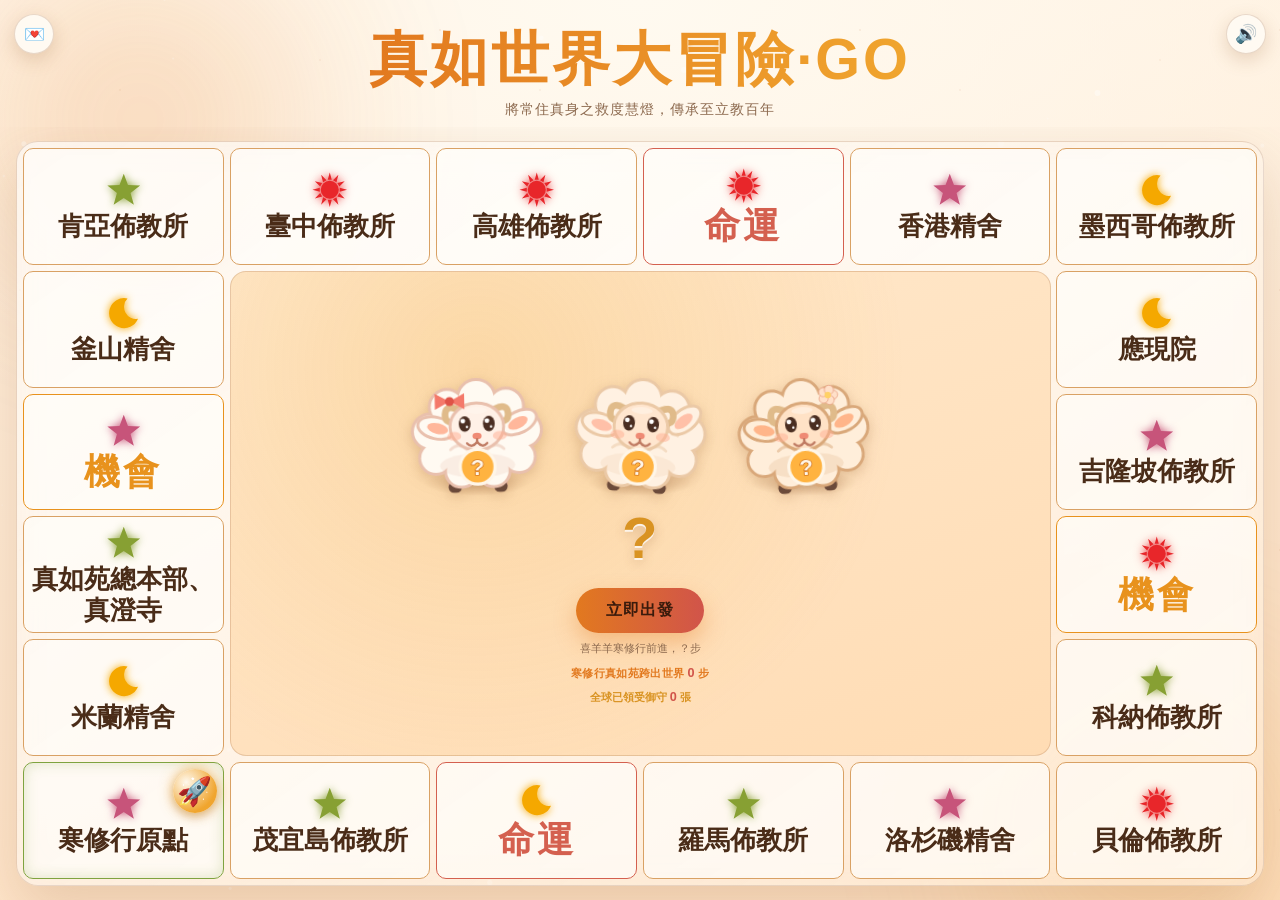
==== index.html @ 0ffa250a "Add files via upload" ====
<!DOCTYPE html>
<html lang="zh-Hant">
<head>
<meta charset="UTF-8">
<meta name="viewport" content="width=device-width, initial-scale=1.0, viewport-fit=cover">
<title>真如世界大冒險·GO</title>
<!-- link preview (LINE / FB / etc.): title only, no description text -->
<meta property="og:type" content="website">
<meta property="og:title" content="真如世界大冒險·GO">
<meta property="og:description" content="&#8203;">
<meta name="description" content="&#8203;">
<meta name="theme-color" content="#fff3e4">
<link rel="icon" href="data:image/svg+xml,%3Csvg xmlns='http://www.w3.org/2000/svg' viewBox='0 0 100 100'%3E%3Ccircle cx='50' cy='50' r='46' fill='%23e2791f'/%3E%3Ccircle cx='50' cy='50' r='30' fill='%23fff3e4'/%3E%3Ccircle cx='50' cy='50' r='14' fill='%23d1544a'/%3E%3C/svg%3E">
<link rel="stylesheet" href="style.css?v=96">
</head>
<body>

<div class="bg-fx">
  <div class="blob blob-a"></div>
  <div class="blob blob-b"></div>
  <div class="blob blob-c"></div>
  <div class="stars" id="stars"></div>
  <canvas class="snow" id="snow"></canvas>
</div>

<button id="soundToggle" class="sound-toggle" aria-label="切換音效" title="切換音效">
  <span id="soundIcon">🔊</span>
</button>

<!-- 發送邀請函：左上角，點開後可以寫自己的話和名字，生成邀請卡分享出去 -->
<button id="inviteBtn" class="invite-dot" aria-label="發送邀請函" title="發送邀請函">💌</button>

<header class="page-head">
  <h1><span class="grad-text">真如世界大冒險·GO</span></h1>
  <p class="subtitle">將常住真身之救度慧燈，傳承至立教百年</p>
</header>

<main class="stage">
  <div class="board-wrap">
    <div id="board" class="board">
      <!-- tiles injected by JS -->
      <div class="center-panel" id="centerPanel">
        <div class="dice-area">
          <div class="dice-tray" id="diceTray" aria-hidden="true"></div>
          <div class="dice-total" id="diceTotal" aria-live="polite">?</div>
          <button id="rollBtn" class="roll-btn">
            <span>立即出發</span>
          </button>
          <p class="hint">喜羊羊寒修行前進，<span id="hintSteps">？</span>步</p>
          <p class="hint hint-world">寒修行真如苑跨出世界 <span id="worldSteps" aria-live="polite">？</span> 步</p>
          <p class="hint hint-omamori">全球已領受御守 <span id="omamoriCount" class="omamori-count">？</span> 張</p>
        </div>
      </div>
      <div class="token" id="token">🚀</div>
    </div>
  </div>
</main>

<div class="toast" id="toast"></div>

<div class="modal-overlay" id="modalOverlay">
  <div class="modal-card" id="modalCard" role="dialog" aria-modal="true" aria-labelledby="modalName" tabindex="-1">
    <button class="modal-x" id="modalX" aria-label="關閉">×</button>
    <div class="modal-place">
      <svg class="modal-plane" viewBox="0 0 72 40" aria-hidden="true">
        <g class="plane-trail" stroke="#e9a35c" stroke-width="2.4" stroke-linecap="round" fill="none">
          <path d="M2 13 H12"/><path d="M0 21 H10"/><path d="M3 29 H13"/>
        </g>
        <g class="plane-body">
          <path d="M22 17 L15 4 H26 L34 16 Z" fill="#f2a155"/>
          <path d="M20 20 C20 15 26 13 36 13 H58 C66 13 70 17 70 20 C70 23 66 27 58 27 H36 C26 27 20 25 20 20 Z" fill="#fff6e8"/>
          <path d="M38 25 L52 25 L42 38 H33 Z" fill="#e2705f"/>
          <path d="M62 15.2 Q68 16.5 69 20 H62 Z" fill="#f2a155"/>
          <circle cx="44" cy="20" r="2.2" fill="#f2a155"/><circle cx="51" cy="20" r="2.2" fill="#f2a155"/><circle cx="57.5" cy="20" r="2.2" fill="#f2a155"/>
          <g class="plane-sheep" transform="translate(51 13) scale(1.6) translate(-48.5 -13)">
            <g class="ps-wool-edge"><ellipse cx="46" cy="10" rx="5.3" ry="3.3"/><circle cx="42" cy="9" r="2.4"/><circle cx="45.6" cy="7.2" r="2.7"/><circle cx="49.6" cy="8.5" r="2.4"/></g>
            <g class="ps-wool"><ellipse cx="46" cy="10" rx="5.3" ry="3.3"/><circle cx="42" cy="9" r="2.4"/><circle cx="45.6" cy="7.2" r="2.7"/><circle cx="49.6" cy="8.5" r="2.4"/></g>
            <g class="ps-ear"><ellipse cx="50" cy="9.5" rx="2.3" ry="1.15" transform="rotate(20 50 9.5)"/></g>
            <g class="ps-ear"><ellipse cx="56.4" cy="9.5" rx="2.3" ry="1.15" transform="rotate(-20 56.4 9.5)"/></g>
            <ellipse class="ps-ear-in" cx="50.3" cy="9.6" rx="1.3" ry=".5" transform="rotate(20 50.3 9.6)"/>
            <ellipse class="ps-ear-in" cx="56.1" cy="9.6" rx="1.3" ry=".5" transform="rotate(-20 56.1 9.6)"/>
            <ellipse class="ps-face" cx="53.2" cy="9.1" rx="3" ry="2.65"/>
            <circle class="ps-tuft" cx="53.2" cy="7" r="1.9"/>
            <ellipse class="ps-cheek" cx="51.2" cy="10.1" rx=".85" ry=".5"/>
            <ellipse class="ps-cheek" cx="55.2" cy="10.1" rx=".85" ry=".5"/>
            <g class="ps-eyes">
              <ellipse cx="51.9" cy="8.9" rx=".66" ry=".87"/><ellipse cx="54.5" cy="8.9" rx=".66" ry=".87"/>
              <circle cx="51.68" cy="8.57" r=".27" fill="#fff"/><circle cx="54.28" cy="8.57" r=".27" fill="#fff"/>
            </g>
            <ellipse class="ps-nose" cx="53.2" cy="10.3" rx=".52" ry=".38"/>
          </g>
        </g>
      </svg>
      <span class="modal-place-name" id="modalPlace"></span>
      <svg class="modal-globe" viewBox="0 0 48 48" aria-hidden="true">
        <defs>
          <clipPath id="globe-clip"><circle cx="24" cy="24" r="21"/></clipPath>
          <radialGradient id="globe-ocean" cx="38%" cy="32%" r="75%">
            <stop offset="0" stop-color="#8ed3e2"/><stop offset=".6" stop-color="#3f93b5"/><stop offset="1" stop-color="#1d5570"/>
          </radialGradient>
          <radialGradient id="globe-shade" cx="50%" cy="50%" r="50%">
            <stop offset=".55" stop-color="#2a1208" stop-opacity="0"/><stop offset="1" stop-color="#2a1208" stop-opacity=".55"/>
          </radialGradient>
          <g id="globe-continents">
            <path d="M6 14 C10 9 17 10 20 14 C23 18 19 22 22 27 C24 32 20 38 15 36 C11 34 12 29 9 26 C6 22 3 19 6 14 Z" fill="#8cc97e"/>
            <path d="M28 12 C33 9 40 11 42 16 C44 21 38 23 36 27 C34 31 29 29 28 24 C27 19 25 15 28 12 Z" fill="#a8d98c"/>
            <ellipse cx="31" cy="38" rx="5" ry="2.6" fill="#8cc97e"/>
            <ellipse cx="14" cy="6.5" rx="3.6" ry="1.8" fill="#a8d98c"/>
          </g>
        </defs>
        <circle cx="24" cy="24" r="21" fill="url(#globe-ocean)"/>
        <g clip-path="url(#globe-clip)">
          <g class="globe-land"><use href="#globe-continents"/><use href="#globe-continents" x="48"/></g>
        </g>
        <circle cx="24" cy="24" r="21" fill="url(#globe-shade)"/>
        <ellipse cx="16" cy="14" rx="6" ry="3.2" fill="#fff6e8" opacity=".35" transform="rotate(-30 16 14)"/>
        <circle cx="24" cy="24" r="21" fill="none" stroke="#b4783c" stroke-opacity=".65" stroke-width="1.2"/>
      </svg>
    </div>
    <!-- 精舍小卡：照片＋國家洲別（資料在 temples.js；沒有照片的格子整塊隱藏） -->
    <figure class="modal-temple" id="modalTemple" hidden>
      <div class="modal-temple-photo">
        <img id="modalTempleImg" alt="" decoding="async">
      </div>
      <figcaption>
        <p class="modal-temple-meta" id="modalTempleMeta"></p>
      </figcaption>
    </figure>
    <!-- 邀朋友：走到有地點的格子時，順勢邀人一起參加寒修行 -->
    <button class="modal-invite-cta" id="modalInviteCta" type="button" hidden>💌 邀朋友一起出發</button>
    <div class="modal-icon" id="modalIcon">✨</div>
    <h2 class="modal-name" id="modalName">格子名稱</h2>
    <div class="modal-num" id="modalNum"></div>
    <p class="modal-quote" id="modalQuote">這裡會顯示一句話。</p>
    <button class="modal-close" id="modalClose">繼續前進</button>
  </div>
</div>

<!-- 今日御守：今日實踐視窗按「繼續前進」後，動態抽一張御守 -->
<div class="omamori-overlay" id="omamoriOverlay">
  <div class="omamori-card" id="omamoriCard" role="dialog" aria-modal="true" aria-labelledby="omamoriTag" tabindex="-1">
    <button class="omamori-x" id="omamoriX" aria-label="關閉">×</button>
    <div class="omamori-head">
      <span class="omamori-tag" id="omamoriTag">今日御守</span>
      <span class="omamori-no" id="omamoriNo" aria-live="polite"></span>
    </div>
    <div class="omamori-stage" id="omamoriStage">
      <div class="omamori-wait" aria-hidden="true">
        <span class="omamori-knot"></span>
        <span class="omamori-wait-text">領受慈悲心意——御守</span>
      </div>
      <div class="omamori-pair">
        <img class="omamori-img" id="omamoriImg" alt="今日御守" decoding="async">
      </div>
    </div>
    <figure class="omamori-word">
      <span class="omamori-word-sep" aria-hidden="true">&#10070;</span>
      <blockquote class="omamori-word-text" id="omamoriWordText"></blockquote>
      <figcaption class="omamori-word-by" id="omamoriWordBy"></figcaption>
    </figure>
    <p class="omamori-note" id="omamoriNote">將常住真身之救度慧燈，傳承至立教百年</p>
    <div class="omamori-actions">
      <a class="omamori-save" id="omamoriSave" download aria-live="polite">⤓ 下載明信片</a>
      <button class="omamori-close" id="omamoriClose">收下御守</button>
    </div>
  </div>
</div>

<!-- 發送邀請函：寫自己的話和名字，生成邀請卡分享出去（不用密碼） -->
<div class="invite-overlay" id="inviteOverlay">
  <div class="invite-card" id="inviteCard" role="dialog" aria-modal="true" aria-labelledby="inviteTitle" tabindex="-1">
    <button class="invite-x" id="inviteX" aria-label="關閉">×</button>
    <h2 class="invite-title" id="inviteTitle">發送邀請函</h2>
    <p class="invite-sub">留下你的話和名字，邀請親友一起參加寒修行</p>

    <div class="invite-preview-wrap">
      <canvas class="invite-preview" id="invitePreview" width="900" height="600" aria-label="邀請卡預覽"></canvas>
    </div>
    <p class="invite-route" id="inviteRoute" hidden></p>

    <div class="invite-about">
      <p class="invite-about-line">聖地親苑靈廟乃真如濟應之根源</p>
      <p class="invite-about-line">透過常住真身結緣恭承慈救誓願</p>
      <p class="invite-about-line">成為「普世宗教」遍布真誠信仰</p>
      <p class="invite-about-stat" id="inviteStat" hidden></p>
    </div>

    <label class="invite-field">
      <span>給對方的話</span>
      <input type="text" id="inviteNote" name="inviteNoteField" maxlength="28" placeholder="例如：一起來走走吧！"
        autocomplete="off" autocorrect="off" autocapitalize="off" spellcheck="false" inputmode="text" enterkeyhint="next">
    </label>
    <label class="invite-field">
      <span>你的名字</span>
      <input type="text" id="inviteName" name="inviteNameField" maxlength="12" placeholder="例如：小明"
        autocomplete="off" autocorrect="off" autocapitalize="off" spellcheck="false" inputmode="text" enterkeyhint="done">
    </label>

    <div class="invite-actions">
      <a class="invite-save" id="inviteSave" download aria-live="polite">⤓ 下載邀請卡</a>
      <button class="invite-line" id="inviteLine" type="button" hidden>📨 用 LINE 傳送</button>
    </div>
  </div>
</div>

<!-- 地圖小視窗：點棋盤格子上的小圖示，看那個地點在 Google 地圖上的位置 -->
<div class="map-overlay" id="mapOverlay">
  <div class="map-card" id="mapCard" role="dialog" aria-modal="true" aria-labelledby="mapTitle" tabindex="-1">
    <button class="map-x" id="mapX" aria-label="關閉">×</button>
    <h3 class="map-title" id="mapTitle"></h3>
    <div class="map-photo" id="mapPhoto" hidden>
      <img id="mapPhotoImg" alt="" decoding="async">
    </div>
    <div class="map-frame-wrap">
      <iframe class="map-frame" id="mapFrame" title="Google 地圖" loading="lazy" referrerpolicy="no-referrer-when-downgrade"></iframe>
    </div>
  </div>
</div>

<div class="confetti-layer" id="confettiLayer"></div>

<script src="omamori-postcard.js?v=6"></script>
<script src="gif.js?v=1"></script>
<script src="invite-card-draft.js?v=19"></script>
<script src="temples.js?v=1"></script>
<script src="invite-return-anim.js?v=6"></script>
<script src="plane-flight.js?v=5"></script>
<script src="script.js?v=101"></script>
</body>
</html>
---- style.css ----
:root {
  /* 明亮暖色系統：奶油米底 + 琥珀橙 / 陶土 / 蜜金 */
  --bg: #fff3e4;
  --bg-2: #ffe2c4;
  --surface: #fffaf2;
  --panel: rgba(255, 253, 248, 0.72);
  --panel-border: rgba(150, 94, 52, 0.22);
  --text: #4a2c18;
  --text-dim: #8d6a4f;

  --accent-1: #e2791f;   /* 琥珀橙（主色）*/
  --accent-2: #d1544a;   /* 陶土紅 */
  --accent-3: #f0a52e;   /* 蜜金 */
  --gold: #d99322;

  --regular: #d9a164;    /* 焦糖 */
  --chance: #e8921d;     /* 蜂蜜 */
  --fate: #d4604f;       /* 赤陶 */
  --start: #7fa33f;      /* 橄欖綠 */

  /* rgba() 用的色版 */
  --accent-1-rgb: 226, 121, 31;
  --accent-2-rgb: 209, 84, 74;
  --accent-3-rgb: 240, 165, 46;
  --gold-rgb: 217, 147, 34;
  --start-rgb: 127, 163, 63;
  --warm-light-rgb: 255, 252, 246;
  --warm-ink-rgb: 150, 94, 52;
  --shadow-rgb: 150, 96, 52;

  --radius: 16px;
}

* { box-sizing: border-box; }

html, body {
  margin: 0;
  padding: 0;
  height: 100vh;
  height: 100dvh;
  background:
    radial-gradient(120% 95% at 50% 0%, #fffaf0 0%, transparent 62%),
    linear-gradient(170deg, var(--bg) 0%, var(--bg-2) 100%);
  color: var(--text);
  font-family: "PingFang TC", "Noto Sans TC", "Microsoft JhengHei", -apple-system, BlinkMacSystemFont, sans-serif;
  overflow: hidden;
}

body {
  display: flex;
  flex-direction: column;
}

/* ---------- animated background ---------- */
.bg-fx {
  position: fixed;
  inset: 0;
  z-index: 0;
  overflow: hidden;
  pointer-events: none;
}

.blob {
  position: absolute;
  border-radius: 50%;
  filter: blur(90px);
  opacity: 0.32;
  will-change: transform;
}

.blob-a {
  width: 480px; height: 480px;
  background: radial-gradient(circle, var(--accent-1), transparent 70%);
  top: -120px; left: -100px;
  animation: float-a 18s ease-in-out infinite;
}
.blob-b {
  width: 420px; height: 420px;
  background: radial-gradient(circle, var(--accent-3), transparent 70%);
  bottom: -140px; right: -80px;
  animation: float-b 22s ease-in-out infinite;
}
.blob-c {
  width: 360px; height: 360px;
  background: radial-gradient(circle, var(--accent-2), transparent 70%);
  top: 40%; left: 50%;
  animation: float-c 26s ease-in-out infinite;
}

@keyframes float-a {
  0%, 100% { transform: translate(0, 0) scale(1); }
  50% { transform: translate(120px, 80px) scale(1.15); }
}
@keyframes float-b {
  0%, 100% { transform: translate(0, 0) scale(1); }
  50% { transform: translate(-100px, -60px) scale(1.1); }
}
@keyframes float-c {
  0%, 100% { transform: translate(-50%, -50%) scale(1); }
  50% { transform: translate(-40%, -60%) scale(1.2); }
}

.stars {
  position: absolute;
  inset: 0;
  background-image:
    radial-gradient(1.5px 1.5px at 20px 30px, rgba(196,124,66,0.28), transparent),
    radial-gradient(1.5px 1.5px at 120px 90px, rgba(196,124,66,0.2), transparent),
    radial-gradient(1px 1px at 200px 160px, rgba(196,124,66,0.24), transparent),
    radial-gradient(1.5px 1.5px at 320px 60px, rgba(196,124,66,0.18), transparent),
    radial-gradient(1px 1px at 400px 220px, rgba(196,124,66,0.24), transparent);
  background-repeat: repeat;
  background-size: 420px 260px;
  opacity: 0.6;
  animation: drift 60s linear infinite;
}
.snow {
  position: absolute;
  inset: 0;
  width: 100%;
  height: 100%;
}

@keyframes drift {
  from { background-position: 0 0; }
  to { background-position: -420px 260px; }
}

/* ---------- 題庫管理入口（左上角隱密小點）---------- */
.admin-dot {
  position: fixed;
  top: max(6px, env(safe-area-inset-top));
  left: max(6px, env(safe-area-inset-left));
  z-index: 30;
  width: 28px;
  height: 28px;
  display: flex;
  align-items: center;
  justify-content: center;
  font-size: 12px;
  line-height: 1;
  color: var(--text-dim);
  text-decoration: none;
  border-radius: 50%;
  opacity: 0.1;
  -webkit-tap-highlight-color: transparent;
  transition: opacity 0.2s ease, background 0.2s ease, box-shadow 0.2s ease;
}
.admin-dot:hover,
.admin-dot:focus-visible {
  opacity: 0.95;
  background: rgba(var(--warm-light-rgb), 0.95);
  box-shadow: 0 3px 10px rgba(var(--shadow-rgb), 0.22);
}
.admin-dot:focus-visible { outline: 2px solid var(--accent-1); outline-offset: 2px; }
@media (prefers-reduced-motion: reduce) {
  .admin-dot { transition: none; }
}

/* ---------- 發送邀請函入口（左上角，跟右上角音效鈕對稱）---------- */
.invite-dot {
  position: fixed;
  top: max(14px, env(safe-area-inset-top));
  left: max(14px, env(safe-area-inset-left));
  z-index: 60;
  width: 40px;
  height: 40px;
  border-radius: 50%;
  border: 1px solid var(--panel-border);
  background: var(--surface);
  backdrop-filter: blur(6px);
  color: var(--text);
  font-size: 17px;
  display: flex;
  align-items: center;
  justify-content: center;
  cursor: pointer;
  transition: transform 0.15s ease, background 0.15s ease, box-shadow 0.15s ease;
  box-shadow: 0 6px 18px rgba(var(--shadow-rgb), 0.22);
}
.invite-dot:hover { transform: translateY(-2px); }
.invite-dot:focus-visible { outline: 2px solid var(--accent-1); outline-offset: 2px; }
@media (max-width: 400px) {
  .invite-dot { width: 34px; height: 34px; font-size: 15px; }
}

/* ---------- header ---------- */
.page-head {
  position: relative;
  z-index: 1;
  flex-shrink: 0;
  text-align: center;
  padding: clamp(10px, 3vh, 30px) 16px clamp(4px, 1vh, 8px);
}

.page-head h1 {
  margin: 0;
  font-size: clamp(30px, 6.4vh, 66px);
  letter-spacing: 3px;
  line-height: 1.12;
}

.grad-text {
  background: linear-gradient(90deg, var(--accent-1), var(--accent-3), var(--accent-2));
  background-size: 200% auto;
  -webkit-background-clip: text;
  background-clip: text;
  color: transparent;
  animation: shine 6s linear infinite;
}
@keyframes shine {
  to { background-position: 200% center; }
}

.subtitle {
  margin: clamp(4px, 1vh, 10px) 0 0;
  color: var(--text-dim);
  font-size: clamp(10px, 1.7vh, 14px);
  letter-spacing: 1px;
}

/* ---------- sound toggle ---------- */
.sound-toggle {
  position: fixed;
  top: max(14px, env(safe-area-inset-top));
  right: max(14px, env(safe-area-inset-right));
  z-index: 60;
  width: 40px;
  height: 40px;
  border-radius: 50%;
  border: 1px solid var(--panel-border);
  background: var(--surface);
  backdrop-filter: blur(6px);
  color: var(--text);
  font-size: 18px;
  display: flex;
  align-items: center;
  justify-content: center;
  cursor: pointer;
  transition: transform 0.15s ease, background 0.15s ease, box-shadow 0.15s ease;
  box-shadow: 0 6px 18px rgba(var(--shadow-rgb), 0.22);
}
.sound-toggle:hover {
  transform: translateY(-2px);
  background: #fff;
}
.sound-toggle.muted {
  color: var(--text-dim);
  border-color: var(--panel-border);
}

/* ---------- stage / board ---------- */
.stage {
  position: relative;
  z-index: 1;
  flex: 1;
  min-height: 0;
  display: flex;
  align-items: center;
  justify-content: center;
  padding: clamp(6px, 1.6vh, 20px) 16px;
  overflow: hidden;
}

.board-wrap {
  width: min(92vw, 760px);
  max-width: 100%;
  max-height: 100%;
}

.board {
  position: relative;
  display: grid;
  grid-template-columns: repeat(6, 1fr);
  grid-template-rows: repeat(6, 1fr);
  gap: 6px;
  width: 100%;
  height: 100%;
  padding: 6px;
  border-radius: 22px;
  background: linear-gradient(145deg, rgba(255,255,255,0.75), rgba(255,241,224,0.55));
  border: 1px solid var(--panel-border);
  box-shadow: 0 24px 60px rgba(var(--shadow-rgb),0.22), inset 0 0 40px rgba(var(--accent-1-rgb),0.06);
}

.tile {
  position: relative;
  display: flex;
  flex-direction: column;
  align-items: center;
  justify-content: center;
  gap: 2px;
  background: var(--panel);
  border: 1px solid var(--panel-border);
  border-radius: 10px;
  font-size: 10px;
  line-height: 1.2;
  color: var(--text-dim);
  text-align: center;
  padding: 2px;
  overflow: hidden;
  transition: transform 0.2s ease, box-shadow 0.2s ease, background 0.2s ease;
}

/* tile text scales with the board (container units, see .board below) */
.tile .tile-icon {
  font-size: clamp(13px, 3.4cqw, 30px);
  line-height: 1;
}
/* 有配到地點的格子：小圖示可以點，看那個地方在 Google 地圖上的位置 */
.tile .tile-icon.tile-icon-mappable {
  cursor: pointer;
  border-radius: 50%;
  transition: transform 0.15s ease, filter 0.15s ease;
}
.tile .tile-icon.tile-icon-mappable:hover,
.tile .tile-icon.tile-icon-mappable:focus-visible {
  transform: scale(1.18);
  filter: drop-shadow(0 0 0.3em rgba(var(--gold-rgb), 0.9));
}
.tile .tile-icon.tile-icon-mappable:focus-visible {
  outline: 2px solid var(--gold);
  outline-offset: 2px;
}

/* sun / moon / star symbols */
.sym {
  display: block;
  width: 1.25em;
  height: 1.25em;
  margin: 0 auto;
  overflow: visible;
  filter: drop-shadow(0 0 0.14em var(--glow));
}

/* --name-size is set by fitTileNames(): as large as every tile allows */
.tile .tile-name {
  font-size: var(--name-size, clamp(8.5px, 1.8cqw, 16px));
  color: var(--text);
  font-weight: 700;
  line-height: 1.2;
  padding: 0 2px;
  max-width: 100%;
  word-break: keep-all; /* only break at the <wbr> hints (after 真如苑, before (, after 、) */
}

/* 機會 / 命運：大字 */
.board { container-type: inline-size; }
.tile.type-chance .tile-name,
.tile.type-fate .tile-name {
  font-size: clamp(13px, 4.6cqw, 36px);
  font-weight: 800;
  letter-spacing: 0.08em;
  line-height: 1.1;
}
.tile.type-chance .tile-name { color: var(--chance); }
.tile.type-fate .tile-name { color: var(--fate); }

.tile.type-start { border-color: var(--start); box-shadow: 0 0 14px rgba(var(--start-rgb),0.25) inset; }
.tile.type-chance { border-color: var(--chance); }
.tile.type-fate { border-color: var(--fate); }
.tile.type-regular { border-color: var(--regular); }

.tile.active-tile {
  transform: scale(var(--land-scale, 1.12));
  z-index: 3;
  box-shadow: 0 0 0 2px var(--gold), 0 0 24px rgba(var(--gold-rgb),0.45);
  background: rgba(var(--gold-rgb),0.18);
}

.tile.passing {
  z-index: 2;
  animation: pulse-pass 0.35s ease;
}
@keyframes pulse-pass {
  0% { transform: scale(1); }
  50% { transform: scale(var(--pass-scale, 1.18)); box-shadow: 0 0 18px rgba(var(--accent-1-rgb),0.6); }
  100% { transform: scale(1); }
}

/* ---------- center panel ---------- */
.center-panel {
  grid-column: 2 / 6;
  grid-row: 2 / 6;
  border-radius: 16px;
  background: radial-gradient(circle at 30% 20%, rgba(var(--accent-3-rgb),0.22), transparent 62%),
              linear-gradient(160deg, #ffe9cd, #ffdcb4);
  border: 1px solid var(--panel-border);
  display: flex;
  flex-direction: column;
  align-items: center;
  justify-content: center;
  padding: clamp(8px, 2vw, 18px);
  gap: 8px;
}

.dice-area {
  display: flex;
  flex-direction: column;
  align-items: center;
  gap: 8px;
}

/* ---------- sheep dice ---------- */
.center-panel { container-type: size; }

.dice-tray {
  --sheep: clamp(28px, min(24cqw, 30cqh), 150px);
  display: flex;
  justify-content: center;
  gap: calc(var(--sheep) * 0.22);
  padding-top: calc(var(--sheep) * 0.15);
  position: relative;
  z-index: 5;
}

.sheep-slot {
  position: relative;
  width: var(--sheep);
  height: calc(var(--sheep) * 1.15);
}

.sheep-shadow {
  position: absolute;
  left: 10%;
  right: 10%;
  bottom: 0;
  height: calc(var(--sheep) * 0.2);
  border-radius: 50%;
  background: radial-gradient(ellipse at center, rgba(var(--shadow-rgb),0.35), transparent 70%);
}

.sheep-hop {
  position: absolute;
  left: 0;
  top: 0;
  width: var(--sheep);
  height: calc(var(--sheep) * 1.15);
  transform-origin: 50% 100%;
}

.sheep-spin {
  position: absolute;
  inset: 0;
  transform-origin: 50% 62%;
}

.sheep {
  display: block;
  width: 100%;
  height: 100%;
  overflow: visible;
  transform-origin: 50% 100%;
  filter: drop-shadow(0 calc(var(--sheep) * 0.03) calc(var(--sheep) * 0.05) rgba(var(--shadow-rgb), 0.28));
  animation: sheep-breathe 2.8s ease-in-out infinite;
}
.sheep-slot:nth-child(2) .sheep { animation-delay: -0.9s; }
.sheep-slot:nth-child(3) .sheep { animation-delay: -1.8s; }

.sheep.v0 { --fur: #fffaf2; --fur-line: #e9c0ad; --ear-in: #ffb79b; --face: #fff1e7; --leg: #d6a18b; }
.sheep.v1 { --fur: #fff1e2; --fur-line: #ebc9a6; --ear-in: #ffc0a8; --face: #ffe6cf; --leg: #d8a881; }
.sheep.v2 { --fur: #ffeeda; --fur-line: #d9a87a; --ear-in: #ffb58a; --face: #ffe2c6; --leg: #c08f63; }

.sheep .fur {
  fill: var(--fur);
  stroke: var(--fur-line);
  stroke-width: 2.2;
  stroke-linejoin: round;
}
.sheep .ear-in { fill: var(--ear-in); }
.sheep .shade { fill: var(--fur-line); opacity: 0.22; }

/* wool: the fat layer peeks out around the filled one as a single outline */
.sheep .wool-edge {
  fill: var(--fur-line);
  stroke: var(--fur-line);
  stroke-width: 4.4;
  stroke-linejoin: round;
}
.sheep .wool { fill: var(--fur); }
.sheep .curl {
  fill: none;
  stroke: var(--fur-line);
  stroke-width: 2;
  stroke-linecap: round;
  opacity: 0.5;
}
.sheep .face {
  fill: var(--face);
  stroke: var(--fur-line);
  stroke-width: 2.2;
}
.sheep .horn {
  fill: none;
  stroke: #e0bb8a;
  stroke-width: 5;
  stroke-linecap: round;
}
.sheep .leg { fill: var(--leg); }
.sheep .hoof { fill: #6b4a3a; }

/* face states: calm (idle) vs. cheering (in the air) */
.sheep .eyes-happy,
.sheep .mouth-open { display: none; }
.sheep-slot.is-rolling .eyes-happy,
.sheep-slot.is-rolling .mouth-open { display: inline; }
.sheep-slot.is-rolling .eyes-open,
.sheep-slot.is-rolling .mouth-closed { display: none; }

/* idle life: breathing, blinking, ear twitch */
.sheep .blink { transform-box: fill-box; transform-origin: center; animation: sheep-blink 4.6s infinite; }
.sheep .ear { transform-box: fill-box; transform-origin: 50% 100%; }
.sheep .ear-l { animation: ear-twitch 5.5s ease-in-out infinite; }
.sheep .ear-r { animation: ear-twitch 5.5s ease-in-out 2.4s infinite; }
@keyframes sheep-breathe {
  0%, 100% { transform: scale(1, 1); }
  50% { transform: scale(1.025, 0.975); }
}
@keyframes sheep-blink {
  0%, 92%, 100% { transform: scaleY(1); }
  95% { transform: scaleY(0.1); }
}
@keyframes ear-twitch {
  0%, 86%, 100% { transform: rotate(0deg); }
  90% { transform: rotate(-7deg); }
  94% { transform: rotate(3deg); }
}

.sheep-slot.is-rolling .sheep,
.sheep-slot.is-rolling .blink { animation: none; }
.sheep-slot.is-rolling .ear { animation: ear-flap 0.16s ease-in-out infinite alternate; }
.sheep-slot.is-rolling .ear-r { animation-direction: alternate-reverse; }
@keyframes ear-flap {
  from { transform: rotate(-10deg); }
  to { transform: rotate(10deg); }
}

.sheep .badge { transform-box: fill-box; transform-origin: center; }
.sheep .badge.pop { animation: badge-pop 0.4s cubic-bezier(.3, 1.6, .5, 1); }
@keyframes badge-pop {
  from { transform: scale(0.5); }
  to { transform: scale(1); }
}

@media (prefers-reduced-motion: reduce) {
  .sheep,
  .sheep .blink,
  .sheep .ear { animation: none !important; }
}

.dice-total {
  min-height: 1.3em;
  font-size: clamp(22px, min(11cqw, 13cqh), 72px);
  font-weight: 800;
  white-space: nowrap;
  letter-spacing: 1px;
  color: var(--gold);
  text-shadow: 0 2px 0 rgba(255,255,255,0.75), 0 4px 12px rgba(var(--shadow-rgb),0.3);
}
.dice-total.show { animation: total-pop 0.35s ease; }
@keyframes total-pop {
  0% { transform: scale(0.6); opacity: 0; }
  70% { transform: scale(1.15); opacity: 1; }
  100% { transform: scale(1); }
}

.roll-btn {
  border: none;
  cursor: pointer;
  padding: clamp(8px, 1.6vw, 12px) clamp(18px, 4vw, 30px);
  border-radius: 999px;
  font-size: clamp(13px, 2vw, 16px);
  font-weight: 700;
  letter-spacing: 1px;
  color: #3a1b0c;
  background: linear-gradient(90deg, var(--accent-1), var(--accent-2));
  box-shadow: 0 10px 22px rgba(var(--accent-1-rgb),0.35);
  transition: transform 0.15s ease, box-shadow 0.15s ease, opacity 0.15s ease;
}
.roll-btn:hover { transform: translateY(-2px); box-shadow: 0 14px 28px rgba(var(--accent-1-rgb),0.5); }
.roll-btn:active { transform: translateY(0); }
.roll-btn:disabled { opacity: 0.5; cursor: not-allowed; transform: none; }

.hint {
  margin: 0;
  font-size: clamp(9px, 1.4vw, 11px);
  color: var(--text-dim);
}

/* 全球累計步數 */
.hint-world {
  margin-top: 2px;
  color: var(--accent-1);
  font-weight: 700;
  letter-spacing: 0.3px;
}
.hint-world #worldSteps {
  font-variant-numeric: tabular-nums;
  font-size: 1.15em;
  color: var(--accent-2);
}
.hint-world #worldSteps.bump {
  display: inline-block;
  animation: world-bump 0.45s ease;
}
@keyframes world-bump {
  0% { transform: scale(1); }
  40% { transform: scale(1.35); }
  100% { transform: scale(1); }
}
@media (prefers-reduced-motion: reduce) {
  .hint-world #worldSteps.bump,
  .hint-qa .bump { animation: none; }
}

/* Q&A 累計答題數 */
.hint-qa {
  margin-top: 1px;
  font-weight: 600;
}
.hint-qa span {
  font-variant-numeric: tabular-nums;
  font-size: 1.1em;
}
.hint-qa .qa-right { color: var(--start); }
.hint-qa .qa-wrong { color: var(--fate); }
.hint-qa .bump {
  display: inline-block;
  animation: world-bump 0.45s ease;
}

/* ---------- token ---------- */
.token {
  position: absolute;
  width: clamp(22px, 5cqw, 44px);
  height: clamp(22px, 5cqw, 44px);
  display: flex;
  align-items: center;
  justify-content: center;
  font-size: clamp(14px, 3.4cqw, 28px);
  border-radius: 50%;
  background: radial-gradient(circle at 30% 30%, #fff8ec, var(--accent-3) 70%);
  box-shadow: 0 0 14px rgba(var(--accent-3-rgb),0.7), 0 4px 10px rgba(var(--shadow-rgb),0.35);
  z-index: 5;
  transition: left 0.22s cubic-bezier(.4,1.6,.4,1), top 0.22s cubic-bezier(.4,1.6,.4,1);
  pointer-events: none;
}
.token.hop {
  animation: hop 0.22s ease;
}
@keyframes hop {
  0% { transform: translateY(0) scale(1); }
  40% { transform: translateY(-14px) scale(1.15); }
  100% { transform: translateY(0) scale(1); }
}

/* ---------- toast ---------- */
.toast {
  position: fixed;
  top: 18px;
  left: 50%;
  transform: translate(-50%, -60px);
  background: linear-gradient(90deg, var(--accent-1), var(--accent-3));
  color: #3a1b0c;
  padding: 10px 22px;
  border-radius: 999px;
  font-size: 13px;
  font-weight: 700;
  letter-spacing: 1px;
  box-shadow: 0 12px 26px rgba(var(--accent-1-rgb),0.32);
  z-index: 60; /* 要比御守／今日實踐小視窗（55）高，存檔提示才看得見 */
  opacity: 0;
  transition: transform 0.35s cubic-bezier(.4,1.6,.4,1), opacity 0.35s ease;
  pointer-events: none;
}
.toast.show {
  transform: translate(-50%, 0);
  opacity: 1;
}

/* ---------- modal ---------- */
.modal-overlay {
  position: fixed;
  inset: 0;
  background: rgba(74, 44, 24, 0.42);
  backdrop-filter: blur(6px);
  display: flex;
  align-items: center;
  justify-content: center;
  z-index: 40;
  opacity: 0;
  pointer-events: none;
  transition: opacity 0.25s ease;
}
.modal-overlay.show {
  opacity: 1;
  pointer-events: auto;
}

.modal-card {
  --pad-top: clamp(28px, 6vw, 48px);
  --pad-x: clamp(20px, 5vw, 44px);
  position: relative;
  width: min(92vw, 580px);
  max-height: 90vh;
  overflow-y: auto;
  overscroll-behavior: contain;
  scrollbar-width: none; /* 不顯示捲軸；內容會由 fitModal() 縮照片塞進畫面 */
  padding: var(--pad-top) var(--pad-x) clamp(24px, 5vw, 40px);
  border-radius: 28px;
  text-align: center;
  background:
    url("modal-people.webp?v=4") center bottom / 100% auto no-repeat,
    linear-gradient(165deg, rgba(255,250,242,0.96), rgba(255,228,200,0.97));
  /* 讓底圖人物吃到暖色，不再是冷灰 */
  background-blend-mode: multiply, normal;
  border: 1px solid rgba(var(--warm-ink-rgb),0.18);
  box-shadow: 0 26px 70px rgba(var(--shadow-rgb),0.3), 0 0 60px rgba(var(--accent-1-rgb),0.12);
  transform: scale(0.7) translateY(30px);
  opacity: 0;
  transition: transform 0.35s cubic-bezier(.34,1.56,.64,1), opacity 0.3s ease;
}
.modal-overlay.show .modal-card {
  transform: scale(1) translateY(0);
  opacity: 1;
}

.modal-icon {
  font-size: clamp(48px, 11vw, 72px);
  margin-bottom: 10px;
  animation: icon-pop 0.5s cubic-bezier(.34,1.56,.64,1);
}
@keyframes icon-pop {
  0% { transform: scale(0) rotate(-30deg); }
  70% { transform: scale(1.2) rotate(8deg); }
  100% { transform: scale(1) rotate(0); }
}

.modal-place {
  display: flex;
  align-items: center;
  justify-content: center;
  gap: clamp(8px, 2vw, 16px);
  margin-bottom: clamp(12px, 3vw, 22px);
  padding-right: 36px; /* 避開右上角的關閉鈕，名稱換成兩行時才不會疊到 */
  font-size: clamp(26px, 7vw, 40px);
  font-weight: 800;
  line-height: 1.25;
  letter-spacing: 2px;
  color: var(--accent-3);
}
.modal-place-name {
  min-width: 0;
  text-align: center;
  text-wrap: balance;
  word-break: keep-all; /* 只在 <wbr> 處換行，不會切成「墨西／哥」 */
}
/* 括號裡的地區（例如「法國巴黎」）縮小放第二行 */
.modal-place-sub {
  display: block;
  margin-top: 4px;
  font-size: 0.55em;
  letter-spacing: 1px;
  color: var(--gold);
}
.modal-plane {
  flex: none;
  width: 2em;
  height: auto;
  overflow: visible;
  filter: drop-shadow(0 3px 5px rgba(var(--shadow-rgb), 0.35));
}
.modal-globe {
  flex: none;
  width: 1.5em;
  height: 1.5em;
  margin-inline: 0.25em;
  overflow: visible;
  filter: drop-shadow(0 3px 5px rgba(var(--shadow-rgb), 0.35));
}
.globe-land { animation: globe-spin 9s linear infinite; }
.modal-overlay.show .modal-globe {
  animation: globe-in 0.8s 0.15s cubic-bezier(.2, .8, .3, 1) both;
}
@keyframes globe-spin {
  to { transform: translateX(-48px); }
}
@keyframes globe-in {
  from { transform: translateX(50px) scale(0.4); opacity: 0; }
  to { transform: none; opacity: 1; }
}
.plane-body path { stroke: rgba(var(--warm-ink-rgb), 0.3); stroke-width: 0.7; }

/* 領頭羊：坐在機身上的小羊（配色跟骰子小羊 v0 一致） */
.plane-sheep {
  --ps-fur: #fffaf2;
  --ps-line: #e9c0ad;
  --ps-face: #fff1e7;
  --ps-ear-in: #ffb79b;
}
.plane-sheep .ps-wool-edge {
  fill: var(--ps-line);
  stroke: var(--ps-line);
  stroke-width: 1.3;
  stroke-linejoin: round;
}
.plane-sheep .ps-wool { fill: var(--ps-fur); }
.plane-sheep .ps-face,
.plane-sheep .ps-tuft,
.plane-sheep .ps-ear ellipse {
  fill: var(--ps-fur);
  stroke: var(--ps-line);
  stroke-width: 0.55;
  stroke-linejoin: round;
}
.plane-sheep .ps-face { fill: var(--ps-face); }
.plane-sheep .ps-ear-in { fill: var(--ps-ear-in); }
.plane-sheep .ps-cheek { fill: #ffae92; opacity: 0.5; }
.plane-sheep .ps-eyes { fill: #4a2e22; }
.plane-sheep .ps-nose { fill: #ef8a74; }

.plane-trail path {
  animation: plane-trail 0.9s linear infinite;
}
.plane-trail path:nth-child(2) { animation-delay: -0.3s; }
.plane-trail path:nth-child(3) { animation-delay: -0.6s; }
.modal-overlay.show .modal-plane {
  animation: plane-in 0.8s 0.1s cubic-bezier(.2, .8, .3, 1) both;
}
@keyframes plane-bob {
  0%, 100% { transform: translateY(1.5px) rotate(-3deg); }
  50% { transform: translateY(-2px) rotate(3deg); }
}
@keyframes plane-trail {
  0% { transform: translateX(6px); opacity: 0; }
  30% { opacity: 1; }
  100% { transform: translateX(-9px); opacity: 0; }
}
@keyframes plane-in {
  from { transform: translateX(-70px) rotate(-10deg); opacity: 0; }
  to { transform: none; opacity: 1; }
}
@media (prefers-reduced-motion: reduce) {
  .plane-body,
  .plane-trail path,
  .globe-land,
  .modal-overlay.show .modal-plane,
  .modal-overlay.show .modal-globe { animation: none; }
}

/* 精舍小卡：照片＋國家洲別 */
.modal-temple {
  margin: 0 0 clamp(14px, 3vw, 22px);
  text-align: left;
}
.modal-temple[hidden] { display: none; }
.modal-temple-photo {
  aspect-ratio: 4 / 3;
  max-height: 34vh;
  margin: 0 auto;
  border-radius: 18px;
  overflow: hidden;
  background: rgba(var(--accent-3-rgb), 0.16);
  box-shadow: 0 10px 24px rgba(var(--shadow-rgb), 0.22);
  border: 3px solid #fffaf2;
}
.modal-temple-photo img {
  display: block;
  width: 100%;
  height: 100%;
  object-fit: cover;
  opacity: 0;
  transition: opacity 0.3s ease;
}
.modal-temple-photo img.loaded { opacity: 1; }
.modal-temple-meta {
  margin: 10px 0 0;
  text-align: center;
  font-size: clamp(14px, 3.6vw, 17px);
  font-weight: 700;
  letter-spacing: 1px;
  color: var(--gold);
}

/* 邀朋友：比「繼續前進」低調的次要按鈕，走到有地點的格子才會出現 */
.modal-invite-cta {
  display: block;
  width: fit-content;
  max-width: 100%;
  margin: clamp(10px, 2.5vw, 16px) auto 0;
  padding: 8px 20px;
  border: 1.5px solid rgba(var(--gold-rgb), 0.5);
  border-radius: 999px;
  background: rgba(255, 250, 242, 0.7);
  color: var(--gold);
  font-size: clamp(13px, 3.3vw, 15px);
  font-weight: 700;
  text-align: center;
  line-height: 1.4;
  cursor: pointer;
  transition: background 0.15s ease, transform 0.15s ease;
}
.modal-invite-cta:hover { background: #fff; transform: translateY(-1px); }
.modal-invite-cta[hidden] { display: none; }

/* 有照片時，照片取代大圖示，其他間距收緊，讓整張卡片不必捲動 */
.modal-card::-webkit-scrollbar { display: none; }
.modal-card.has-temple { --pad-top: clamp(20px, 4vw, 34px); }
.modal-card.has-temple .modal-icon { display: none; }
.modal-card.has-temple .modal-place {
  font-size: clamp(22px, 5.6vw, 34px);
  margin-bottom: clamp(8px, 2vw, 14px);
}
.modal-card.has-temple .modal-name { margin-bottom: 8px; font-size: clamp(20px, 5vw, 28px); }
.modal-card.has-temple .modal-quote { margin-bottom: clamp(14px, 3vw, 24px); line-height: 1.6; }

/* 矮又寬的螢幕：卡片加寬，照片在左、國家在右 */
.modal-card.temple-wide.has-temple {
  width: min(94vw, 860px);
  max-height: 94vh;
  --pad-top: 18px;
}
.modal-card.temple-wide .modal-temple {
  display: grid;
  grid-template-columns: minmax(0, 44%) minmax(0, 1fr);
  gap: 18px;
  align-items: center;
}
.modal-card.temple-wide .modal-temple-photo { max-height: 52vh; }
.modal-card.temple-wide .modal-temple-meta { margin-top: 0; }
.modal-card.temple-wide.has-temple .modal-place { margin-bottom: 8px; }
.modal-card.temple-wide.has-temple .modal-plane,
.modal-card.temple-wide.has-temple .modal-globe { width: 1.4em; }

.modal-name {
  margin: 0 0 18px;
  font-size: clamp(22px, 5.5vw, 32px);
  color: var(--gold);
}

.modal-quote {
  font-size: clamp(18px, 4.8vw, 26px);
  line-height: 1.8;
  color: var(--text);
  margin: 0 0 clamp(24px, 5vw, 36px);
  text-wrap: balance;
  text-shadow: 0 1px 10px rgba(255, 250, 242, 0.95), 0 0 4px rgba(255, 250, 242, 0.9);
}
.modal-num {
  font-size: clamp(18px, 4.4vw, 24px);
  font-weight: 800;
  letter-spacing: 2px;
  color: var(--gold);
  margin: 4px 0 10px;
}
.modal-num:empty { display: none; }

.modal-close {
  border: none;
  cursor: pointer;
  padding: 14px 40px;
  border-radius: 999px;
  font-size: clamp(16px, 3.8vw, 19px);
  font-weight: 700;
  color: #3a1b0c;
  background: linear-gradient(90deg, var(--accent-2), var(--accent-1));
  box-shadow: 0 10px 22px rgba(var(--accent-2-rgb),0.35);
  transition: transform 0.15s ease;
}
.modal-close:hover { transform: translateY(-2px); }

.modal-x {
  position: absolute;
  top: 10px;
  right: 12px;
  width: 32px;
  height: 32px;
  border-radius: 50%;
  border: 1px solid var(--panel-border);
  background: rgba(255, 253, 248, 0.8);
  color: var(--text-dim);
  font-size: 18px;
  line-height: 1;
  cursor: pointer;
  transition: background 0.15s ease, color 0.15s ease;
}
.modal-x:hover { background: #fff; color: var(--text); }

/* ---------- confetti ---------- */
.confetti-layer {
  position: fixed;
  inset: 0;
  pointer-events: none;
  z-index: 45;
  overflow: hidden;
}
/* 機會: golden burst */
.fx-chip,
.fx-star {
  position: absolute;
  will-change: transform, opacity;
}
.fx-chip {
  width: 9px;
  height: 14px;
  border-radius: 2px;
  box-shadow: 0 0 6px rgba(var(--gold-rgb), 0.55);
}
.fx-star {
  font-size: 18px;
  line-height: 1;
  text-shadow: 0 0 8px currentColor;
}
.fx-star::before { content: "✦"; }

/* 命運: drifting petals */
.fx-petal {
  position: absolute;
  border-radius: 0 80% 0 80%;
  box-shadow: 0 0 10px rgba(205, 98, 62, 0.5);
  will-change: transform, opacity;
}

/* ---------- responsive ---------- */
/* short landscape screens: tiles are flat, show icons only */
@media (max-height: 560px) and (orientation: landscape) {
  .tile .tile-name { display: none; }
  .tile.type-chance .tile-name,
  .tile.type-fate .tile-name { display: block; }
  .tile.type-chance .tile-icon,
  .tile.type-fate .tile-icon { display: none; }
}

@media (max-width: 400px) {
  .center-panel { gap: 4px; }
  .sound-toggle { width: 34px; height: 34px; font-size: 15px; }
}

/* portrait phone: board fills the screen edge to edge, tiles grow taller */
@media (max-width: 600px) and (orientation: portrait) {
  .stage {
    padding: 4px max(6px, env(safe-area-inset-left)) max(8px, env(safe-area-inset-bottom));
  }
  .page-head { padding: max(10px, env(safe-area-inset-top)) 52px 4px; }
  .page-head h1 { font-size: clamp(20px, min(8vw, calc(11vw - 14px)), 44px); letter-spacing: 1px; }
  .subtitle { font-size: clamp(10px, 3.2vw, 13px); letter-spacing: 0; }
  .board { gap: 4px; padding: 4px; border-radius: 16px; }
  .tile { border-radius: 8px; gap: 4px; }
}

@media (max-height: 420px) {
  .page-head { padding-top: 6px; padding-bottom: 2px; }
  .page-head h1 { font-size: clamp(22px, 5.4vh, 34px); letter-spacing: 1px; }
  .subtitle { display: none; }
  .dice-area { gap: 4px; }
  .hint { display: none; }
}

/* ---------- 鍵盤焦點外框（只在用鍵盤時出現）---------- */
.roll-btn:focus-visible,
.sound-toggle:focus-visible,
.modal-close:focus-visible,
.modal-x:focus-visible,
.modal-invite-cta:focus-visible,
.quiz-opt:focus-visible,
.quiz-close:focus-visible,
.quiz-x:focus-visible,
.map-x:focus-visible {
  outline: 3px solid var(--accent-1);
  outline-offset: 3px;
}
.modal-card:focus,
.quiz-card:focus,
.map-card:focus { outline: none; }

/* ---------- 地圖小視窗：點棋盤格子小圖示，看 Google 地圖上的位置 ---------- */
.map-overlay {
  position: fixed;
  inset: 0;
  background: rgba(74, 44, 24, 0.45);
  backdrop-filter: blur(6px);
  display: flex;
  align-items: center;
  justify-content: center;
  padding: 16px;
  z-index: 60;
  opacity: 0;
  pointer-events: none;
  transition: opacity 0.25s ease;
}
.map-overlay.show { opacity: 1; pointer-events: auto; }

.map-card {
  position: relative;
  display: flex;
  flex-direction: column;
  width: min(92vw, 640px);
  /* 用視窗實際高度（dvh）算，手機網址列伸縮也不會算錯；不支援的瀏覽器退回 vh */
  height: min(84vh, 640px);
  height: min(84dvh, 640px);
  padding: clamp(12px, 3vw, 24px);
  border-radius: 24px;
  background: linear-gradient(165deg, #fffbf4, #ffeedb);
  border: 1px solid rgba(var(--warm-ink-rgb), 0.2);
  box-shadow: 0 26px 70px rgba(var(--shadow-rgb), 0.32), 0 0 60px rgba(var(--accent-1-rgb), 0.1);
  overflow: hidden; /* 內容一定會縮進這個高度，不需要再捲動 */
  transform: scale(0.82) translateY(24px);
  opacity: 0;
  transition: transform 0.32s cubic-bezier(.34,1.56,.64,1), opacity 0.26s ease;
}
.map-overlay.show .map-card { transform: scale(1) translateY(0); opacity: 1; }

.map-x {
  position: absolute;
  top: 10px;
  right: 12px;
  width: 32px;
  height: 32px;
  border-radius: 50%;
  border: 1px solid var(--panel-border);
  background: rgba(255, 255, 255, 0.8);
  color: var(--text-dim);
  font-size: 19px;
  line-height: 1;
  cursor: pointer;
  transition: background 0.15s ease, color 0.15s ease;
}
.map-x:hover { background: #fff; color: var(--text); }

.map-title {
  flex: none;
  margin: 0 0 clamp(8px, 2vw, 14px);
  padding-right: 30px;
  font-size: clamp(14px, 3.6vw, 20px);
  font-weight: 800;
  color: var(--gold);
  text-align: center;
}
/* 照片和地圖分掉標題以外的高度（照片約 38%、地圖約 62%），縮放視窗時一起縮小，不會爆版 */
.map-photo {
  flex: 38 38 0;
  min-height: 0;
  width: 100%;
  margin: 0 0 clamp(8px, 2vw, 12px);
  border-radius: 14px;
  overflow: hidden;
  background: rgba(var(--accent-3-rgb), 0.16);
  box-shadow: 0 8px 20px rgba(var(--shadow-rgb), 0.2);
}
.map-photo[hidden] { display: none; }
.map-photo img {
  display: block;
  width: 100%;
  height: 100%;
  object-fit: cover;
}
.map-frame-wrap {
  flex: 62 62 0;
  min-height: 0;
  width: 100%;
  border-radius: 14px;
  overflow: hidden;
  background: rgba(var(--accent-3-rgb), 0.12);
}
/* 沒有照片時，地圖獨吞剩下的高度 */
.map-photo[hidden] ~ .map-frame-wrap { flex: 1 1 auto; }
.map-frame {
  width: 100%;
  height: 100%;
  border: 0;
}

/* ---------- 寒修行與教義檢定小視窗 ---------- */
.quiz-overlay {
  position: fixed;
  inset: 0;
  background: rgba(74, 44, 24, 0.45);
  backdrop-filter: blur(6px);
  display: flex;
  align-items: center;
  justify-content: center;
  padding: 16px;
  z-index: 55;
  opacity: 0;
  pointer-events: none;
  transition: opacity 0.25s ease;
}
.quiz-overlay.show { opacity: 1; pointer-events: auto; }

.quiz-card {
  position: relative;
  width: min(92vw, 560px);
  max-height: min(88vh, 760px);
  overflow-y: auto;
  padding: clamp(22px, 5vw, 34px) clamp(18px, 4.5vw, 32px) clamp(18px, 4vw, 28px);
  border-radius: 24px;
  background: linear-gradient(165deg, #fffbf4, #ffeedb);
  border: 1px solid rgba(var(--warm-ink-rgb), 0.2);
  box-shadow: 0 26px 70px rgba(var(--shadow-rgb), 0.32), 0 0 60px rgba(var(--accent-1-rgb), 0.1);
  transform: scale(0.82) translateY(24px);
  opacity: 0;
  transition: transform 0.32s cubic-bezier(.34,1.56,.64,1), opacity 0.26s ease;
}
.quiz-overlay.show .quiz-card { transform: scale(1) translateY(0); opacity: 1; }

.quiz-x {
  position: absolute;
  top: 10px;
  right: 12px;
  width: 32px;
  height: 32px;
  border-radius: 50%;
  border: 1px solid var(--panel-border);
  background: rgba(255, 255, 255, 0.8);
  color: var(--text-dim);
  font-size: 19px;
  line-height: 1;
  cursor: pointer;
  transition: background 0.15s ease, color 0.15s ease;
}
.quiz-x:hover { background: #fff; color: var(--text); }

.quiz-head {
  display: flex;
  align-items: center;
  justify-content: center;
  gap: 10px;
  margin-bottom: clamp(10px, 2.4vw, 16px);
}
.quiz-tag {
  padding: 3px 12px;
  border-radius: 999px;
  border: 1px solid rgba(var(--gold-rgb), 0.45);
  color: var(--gold);
  font-size: clamp(11px, 2.4vw, 13px);
  font-weight: 700;
  letter-spacing: 1px;
}
.quiz-no {
  color: var(--text-dim);
  font-size: clamp(11px, 2.4vw, 13px);
  letter-spacing: 1px;
}

.quiz-q {
  margin: 0 0 clamp(12px, 3vw, 20px);
  font-size: clamp(15px, 3.6vw, 20px);
  font-weight: 700;
  line-height: 1.7;
  color: var(--text);
  text-wrap: pretty;
}

.quiz-options {
  display: flex;
  flex-direction: column;
  gap: 8px;
}
.quiz-opt {
  display: flex;
  align-items: flex-start;
  gap: 10px;
  width: 100%;
  padding: clamp(9px, 2.2vw, 13px) clamp(11px, 2.6vw, 15px);
  border-radius: 14px;
  border: 1px solid var(--panel-border);
  background: rgba(255, 255, 255, 0.72);
  color: var(--text);
  font-size: clamp(13px, 3vw, 16px);
  line-height: 1.6;
  font-family: inherit;
  text-align: left;
  cursor: pointer;
  transition: background 0.15s ease, border-color 0.15s ease, transform 0.15s ease;
}
.quiz-opt:hover:not(:disabled) {
  background: rgba(var(--accent-1-rgb), 0.12);
  border-color: rgba(var(--accent-1-rgb), 0.55);
  transform: translateX(2px);
}
.quiz-opt:disabled { cursor: default; }
.quiz-opt .opt-key {
  flex: none;
  width: 1.7em;
  height: 1.7em;
  display: grid;
  place-items: center;
  border-radius: 50%;
  background: rgba(var(--accent-1-rgb), 0.14);
  color: #a85d10;
  font-weight: 800;
  font-size: 0.86em;
}
.quiz-opt.is-right {
  border-color: var(--start);
  background: rgba(var(--start-rgb), 0.18);
}
.quiz-opt.is-right .opt-key { background: var(--start); color: #fffaf2; }
.quiz-opt.is-wrong {
  border-color: var(--fate);
  background: rgba(var(--accent-2-rgb), 0.18);
}
.quiz-opt.is-wrong .opt-key { background: var(--fate); color: #fffaf2; }
.quiz-opt.dimmed { opacity: 0.45; }

.quiz-result {
  margin-top: clamp(12px, 3vw, 18px);
  padding-top: clamp(10px, 2.4vw, 14px);
  border-top: 1px dashed rgba(var(--warm-ink-rgb), 0.25);
  animation: quiz-reveal 0.3s ease both;
}
@keyframes quiz-reveal {
  from { opacity: 0; transform: translateY(8px); }
  to { opacity: 1; transform: none; }
}
.quiz-verdict {
  font-size: clamp(16px, 3.8vw, 21px);
  font-weight: 800;
  letter-spacing: 1px;
  margin-bottom: 6px;
}
.quiz-verdict.right { color: var(--start); }
.quiz-verdict.wrong { color: var(--fate); }
.quiz-explain {
  margin: 0;
  font-size: clamp(12.5px, 2.9vw, 15px);
  line-height: 1.75;
  color: var(--text-dim);
}

.quiz-close {
  display: block;
  margin: clamp(16px, 3.4vw, 22px) auto 0;
  border: none;
  cursor: pointer;
  padding: 12px 42px;
  border-radius: 999px;
  font-size: clamp(15px, 3.4vw, 18px);
  font-weight: 700;
  font-family: inherit;
  color: #3a1b0c;
  background: linear-gradient(90deg, var(--accent-1), var(--accent-3));
  box-shadow: 0 10px 22px rgba(var(--accent-1-rgb), 0.35);
  transition: transform 0.15s ease;
}
.quiz-close:hover { transform: translateY(-2px); }
.quiz-close[hidden] { display: none; }

@media (prefers-reduced-motion: reduce) {
  .quiz-card, .quiz-result { transition: none; animation: none; }
}

/* ---------- 全球累計御守張數 ---------- */
.hint-omamori {
  margin-top: 1px;
  font-weight: 700;
  color: var(--gold);
}
.hint-omamori .omamori-count {
  font-variant-numeric: tabular-nums;
  font-size: 1.15em;
  color: var(--accent-2);
}
.hint-omamori .bump {
  display: inline-block;
  animation: world-bump 0.45s ease;
}
@media (prefers-reduced-motion: reduce) {
  .hint-omamori .bump { animation: none; }
}

/* ---------- 今日御守小視窗 ---------- */
.omamori-x:focus-visible,
.omamori-save:focus-visible,
.omamori-close:focus-visible {
  outline: 3px solid var(--accent-1);
  outline-offset: 3px;
}
.omamori-card:focus { outline: none; }

.omamori-overlay {
  position: fixed;
  inset: 0;
  background: rgba(74, 44, 24, 0.5);
  backdrop-filter: blur(6px);
  display: flex;
  align-items: center;
  justify-content: center;
  padding: 16px;
  z-index: 55;
  opacity: 0;
  pointer-events: none;
  transition: opacity 0.3s ease;
}
.omamori-overlay.show { opacity: 1; pointer-events: auto; }

.omamori-card {
  position: relative;
  width: min(92vw, 430px);
  max-height: 92vh;
  display: flex;
  flex-direction: column;
  align-items: center;
  padding: clamp(18px, 4vw, 26px) clamp(16px, 4vw, 26px) clamp(16px, 3.5vw, 22px);
  overflow-y: auto;
  overscroll-behavior: contain;
  border-radius: 26px;
  background: linear-gradient(170deg, #fffbf4, #ffeedb);
  border: 1px solid rgba(var(--warm-ink-rgb), 0.2);
  box-shadow: 0 26px 70px rgba(var(--shadow-rgb), 0.34), 0 0 70px rgba(var(--gold-rgb), 0.14);
  /* 視窗本身也是由上往下落下來 */
  transform: translateY(-46px) scale(0.96);
  opacity: 0;
  transition: transform 0.55s cubic-bezier(.22,.78,.3,1), opacity 0.4s ease;
}
.omamori-overlay.show .omamori-card { transform: translateY(0) scale(1); opacity: 1; }

.omamori-x {
  position: absolute;
  top: 10px;
  right: 12px;
  width: 32px;
  height: 32px;
  border-radius: 50%;
  border: 1px solid var(--panel-border);
  background: rgba(255, 253, 248, 0.8);
  color: var(--text-dim);
  font-size: 18px;
  line-height: 1;
  cursor: pointer;
}
.omamori-x:hover { background: #fff; color: var(--text); }

.omamori-head {
  display: flex;
  align-items: baseline;
  gap: 10px;
  margin-bottom: 10px;
}
.omamori-tag {
  font-size: clamp(13px, 3.4vw, 15px);
  font-weight: 800;
  letter-spacing: 2px;
  color: var(--gold);
}
.omamori-no {
  font-size: clamp(10px, 2.6vw, 12px);
  color: var(--text-dim);
  font-variant-numeric: tabular-nums;
}

/* 御守從這個框的上緣慢慢降下來 */
.omamori-stage {
  position: relative;
  --art-height: clamp(230px, 48vh, 460px);
  width: 100%;
  height: var(--art-height);
  display: flex;
  align-items: center;
  justify-content: center;
  overflow: hidden;
}
.omamori-stage::after {
  /* 落定時背後透出來的一層暖光 */
  content: "";
  position: absolute;
  inset: 8%;
  border-radius: 50%;
  background: radial-gradient(circle, rgba(var(--gold-rgb), 0.38), transparent 68%);
  opacity: 0;
  transition: opacity 0.9s ease 1s;
  pointer-events: none;
}
.omamori-stage.revealed::after { opacity: 1; }

.omamori-wait {
  position: absolute;
  inset: 0;
  display: flex;
  flex-direction: column;
  align-items: center;
  justify-content: center;
  gap: 12px;
  color: var(--text-dim);
  font-size: clamp(11px, 2.8vw, 13px);
  transition: opacity 0.35s ease;
}
.omamori-stage.revealed .omamori-wait { opacity: 0; }
.omamori-knot {
  width: 34px;
  height: 34px;
  border-radius: 50%;
  border: 3px solid rgba(var(--gold-rgb), 0.25);
  border-top-color: var(--gold);
  animation: omamori-spin 0.9s linear infinite;
}
@keyframes omamori-spin { to { transform: rotate(360deg); } }

.omamori-pair {
  position: relative;
  z-index: 1;
  height: 100%;
  max-width: 100%;
  aspect-ratio: 1199 / 1312; /* 新版御守圖的實際尺寸 */
}
/* 圖檔上緣就是繩結，鐘擺式搖晃以此為軸心 */
.omamori-img {
  position: absolute;
  inset: 0;
  width: 100%;
  height: 100%;
  object-fit: contain;
  opacity: 0;
  transform-origin: 50% 4%;
}
/* 由上往下：一邊緩緩降落，一邊從上緣逐段顯現；落定後開始鐘擺搖晃，速度、幅度全程固定不變 */
.omamori-stage.revealed .omamori-img {
  animation:
    omamori-descend 1.9s cubic-bezier(.2,.7,.25,1) both,
    omamori-sway 8.5s 1.9s ease-in-out infinite;
}
@keyframes omamori-descend {
  0% {
    opacity: 0;
    transform: translateY(-26%) scale(0.965);
    clip-path: inset(0 0 100% 0);
    filter: blur(7px) drop-shadow(0 12px 24px rgba(150, 96, 52, 0));
  }
  14% { opacity: 1; }
  100% {
    opacity: 1;
    transform: translateY(0) scale(1);
    clip-path: inset(0 0 0 0);
    filter: blur(0) drop-shadow(0 12px 24px rgba(150, 96, 52, 0.25));
  }
}
/* 左右等幅、等時：每一次來回都一樣快，不會忽快忽慢 */
@keyframes omamori-sway {
  0%, 100% { transform: rotate(-1.5deg); }
  50%      { transform: rotate(1.5deg); }
}

/* 御守底下的法語：分隔線 → 正文 → 署名，三層由重到輕 */
.omamori-word {
  width: 100%;
  margin: clamp(12px, 3vw, 18px) 0 0;
  opacity: 0;
  transform: translateY(7px);
  transition: opacity 0.6s ease 0.95s, transform 0.6s ease 0.95s;
}
.omamori-stage.revealed ~ .omamori-word {
  opacity: 1;
  transform: none;
}
.omamori-word-sep {
  display: flex;
  align-items: center;
  gap: 10px;
  font-size: 10px;
  line-height: 1;
  color: rgba(var(--gold-rgb), 0.75);
}
.omamori-word-sep::before,
.omamori-word-sep::after {
  content: "";
  flex: 1;
  height: 1px;
  background: linear-gradient(90deg, transparent, rgba(var(--gold-rgb), 0.5));
}
.omamori-word-sep::after {
  background: linear-gradient(90deg, rgba(var(--gold-rgb), 0.5), transparent);
}
.omamori-word-text {
  margin: clamp(9px, 2.4vw, 13px) 0 0;
  font-size: clamp(13px, 3.3vw, 15px);
  line-height: 1.95;
  letter-spacing: 0.02em;
  color: var(--text);
  text-align: justify;
  text-wrap: pretty;
  hanging-punctuation: allow-end;
}
.omamori-word-text:empty { display: none; }
.omamori-word-by {
  margin-top: 7px;
  text-align: center;
  font-size: clamp(11px, 2.7vw, 12.5px);
  font-weight: 700;
  letter-spacing: 1px;
  color: var(--gold);
}
.omamori-word-by:empty { display: none; }
.omamori-word-by::before,
.omamori-word-by::after {
  opacity: 0.55;
  letter-spacing: 0;
}
.omamori-word-by::before { content: "\2014\2009"; }
.omamori-word-by::after { content: "\2009\2014"; }

.omamori-note {
  margin: clamp(10px, 2.6vw, 14px) 0 0;
  text-align: center;
  font-size: clamp(10px, 2.6vw, 11.5px);
  line-height: 1.7;
  color: var(--text-dim);
  opacity: 0.85;
}

.omamori-actions {
  margin-top: 14px;
  display: flex;
  align-items: center;
  justify-content: center;
  gap: 10px;
  flex-wrap: wrap;
}

/* 下載圖檔：次要按鈕，描邊版 */
.omamori-save {
  padding: 10px 20px;
  border: 1.5px solid rgba(var(--gold-rgb), 0.55);
  border-radius: 999px;
  background: rgba(255, 253, 248, 0.75);
  color: var(--gold);
  font-size: clamp(12px, 3vw, 14px);
  font-weight: 700;
  letter-spacing: 0.5px;
  text-decoration: none;
  cursor: pointer;
  white-space: nowrap;
  transition: transform 0.18s ease, background 0.18s ease;
}
.omamori-save:hover { transform: translateY(-2px); background: #fff; }
.omamori-save:not([href]) { opacity: 0.45; pointer-events: none; }

.omamori-close {
  padding: 11px 30px;
  border: none;
  border-radius: 999px;
  background: linear-gradient(135deg, var(--accent-3), var(--accent-1));
  color: #fffaf2;
  font-size: clamp(13px, 3.2vw, 15px);
  font-weight: 800;
  letter-spacing: 1px;
  cursor: pointer;
  box-shadow: 0 10px 24px rgba(var(--accent-1-rgb), 0.32);
  transition: transform 0.18s ease;
}
.omamori-close:hover { transform: translateY(-2px); }

@media (prefers-reduced-motion: reduce) {
  .omamori-card { transition: opacity 0.2s ease; transform: none; }
  .omamori-overlay.show .omamori-card { transform: none; }
  .omamori-stage.revealed .omamori-img { animation: none; opacity: 1; }
  .omamori-knot { animation: none; }
  .omamori-word { transition: opacity 0.2s ease; transform: none; }
}

/* ---------- 發送邀請函：寫自己的話、預覽、分享 ---------- */
.invite-overlay {
  position: fixed;
  inset: 0;
  background: rgba(74, 44, 24, 0.5);
  backdrop-filter: blur(6px);
  display: flex;
  align-items: center;
  justify-content: center;
  padding: 16px;
  z-index: 55;
  opacity: 0;
  pointer-events: none;
  transition: opacity 0.3s ease;
}
.invite-overlay.show { opacity: 1; pointer-events: auto; }

.invite-card {
  position: relative;
  width: min(92vw, 520px);
  /* 手機瀏覽器的 vh 算的是「網址列收起來」的高度，網址列還在時卡片就會超出畫面；
     dvh 跟著實際可視高度走。舊瀏覽器讀不懂 dvh 會自動沿用上一行。 */
  max-height: 92vh;
  max-height: 92dvh;
  display: flex;
  flex-direction: column;
  align-items: stretch;
  padding: clamp(18px, 4vw, 26px) clamp(16px, 4vw, 26px) clamp(16px, 3.5vw, 22px);
  overflow-y: auto;
  overscroll-behavior: contain;
  border-radius: 26px;
  background: linear-gradient(170deg, #fffbf4, #ffeedb);
  border: 1px solid rgba(var(--warm-ink-rgb), 0.2);
  box-shadow: 0 26px 70px rgba(var(--shadow-rgb), 0.34), 0 0 70px rgba(var(--gold-rgb), 0.14);
  transform: translateY(-46px) scale(0.96);
  opacity: 0;
  transition: transform 0.55s cubic-bezier(.22,.78,.3,1), opacity 0.4s ease;
}
.invite-overlay.show .invite-card { transform: translateY(0) scale(1); opacity: 1; }
.invite-card:focus { outline: none; }

.invite-x {
  position: absolute;
  top: 10px;
  right: 12px;
  width: 32px;
  height: 32px;
  border-radius: 50%;
  border: 1px solid var(--panel-border);
  background: rgba(255, 253, 248, 0.8);
  color: var(--text-dim);
  font-size: 18px;
  line-height: 1;
  cursor: pointer;
}
.invite-x:hover { background: #fff; color: var(--text); }

.invite-title {
  margin: 0 28px 2px 0;
  font-size: clamp(17px, 4vw, 20px);
  font-weight: 800;
  color: var(--text);
}
.invite-sub {
  margin: 0 0 14px;
  font-size: clamp(12px, 3vw, 13px);
  color: var(--text-dim);
}

.invite-preview-wrap {
  /* flex 子項預設會被壓縮，而這一層是 overflow:hidden，
     被壓到的結果是邀請卡下半截（開白／中願／結願、底部資訊列）直接被裁掉。
     所以這裡不准縮——高度不夠時改由 fitInviteCard() 整個等比例縮小。 */
  flex: none;
  margin-inline: auto;
  max-width: 100%;
  border-radius: 14px;
  overflow: hidden;
  border: 1px solid var(--panel-border);
  box-shadow: 0 10px 24px rgba(var(--shadow-rgb), 0.2);
  margin-bottom: 16px;
  background: #fdf8ee;
}
.invite-preview {
  display: block;
  width: 100%;
  height: auto;
}

.invite-field {
  display: flex;
  flex-direction: column;
  gap: 4px;
  margin-bottom: 12px;
  font-size: 13px;
  color: var(--text-dim);
  font-weight: 700;
}
.invite-field input {
  font-family: inherit;
  font-size: 15px;
  font-weight: 500;
  color: var(--text);
  padding: 10px 14px;
  border-radius: 12px;
  border: 1.5px solid var(--panel-border);
  background: rgba(255, 253, 248, 0.9);
}
.invite-field input:focus {
  outline: none;
  border-color: var(--accent-1);
}

.invite-actions {
  margin-top: 6px;
  display: flex;
  justify-content: center;
  gap: 10px;
  flex-wrap: nowrap; /* 手機上也維持左右並排，不要擠成上下兩排把卡片拉長 */
}
.invite-actions > * {
  flex: 1 1 0;
  min-width: 0;
  max-width: 230px;
  text-align: center;
  white-space: nowrap;
}

/* LINE 的品牌綠，純粹用來讓人一眼認出這是「傳去 LINE」的按鈕，不是官方標誌 */
.invite-line {
  padding: 11px 14px;
  border: none;
  border-radius: 999px;
  background: linear-gradient(135deg, #06c856, #00b140);
  color: #fff;
  font-family: inherit;
  font-size: clamp(13px, 3.2vw, 15px);
  font-weight: 800;
  letter-spacing: 0.3px;
  cursor: pointer;
  box-shadow: 0 10px 24px rgba(0, 177, 64, 0.32);
  transition: transform 0.18s ease;
}
.invite-line:hover { transform: translateY(-2px); }
.invite-line[hidden] { display: none; }

.invite-save {
  padding: 11px 14px;
  border: none;
  border-radius: 999px;
  background: linear-gradient(135deg, var(--accent-3), var(--accent-1));
  color: #fffaf2;
  font-size: clamp(13px, 3.2vw, 15px);
  font-weight: 800;
  letter-spacing: 0.3px;
  text-decoration: none;
  cursor: pointer;
  box-shadow: 0 10px 24px rgba(var(--accent-1-rgb), 0.32);
  transition: transform 0.18s ease;
}
.invite-save:hover { transform: translateY(-2px); }

@media (prefers-reduced-motion: reduce) {
  .invite-card { transition: opacity 0.2s ease; transform: none; }
  .invite-overlay.show .invite-card { transform: none; }
}

/* ========== 彈出視窗統一尺寸（電腦、手機都一樣）==========
   原本四個視窗各有各的寬高（今日實踐 580、邀請函 520、御守 430、地圖 640），
   開起來大小不一。這裡統一成同一個框：同寬、同高、內容垂直置中。
   裡面的圖會由 fitModal() / fitInviteCard() 長大去填滿這個框，不會空一片。
   放在各自的規則後面，所以會蓋掉上面那些個別設定。 */
.modal-overlay,
.invite-overlay,
.omamori-overlay,
.map-overlay,
.quiz-overlay {
  /* 視窗用 height:100% 去吃滿可用高度，碰到 max-height 上限時再由 center 置中。
     用 stretch 的話，被 max-height 擋下來多出來的空間會全部堆在下面，
     變成上緣貼齊、下緣空一截，看起來沒有置中。 */
  align-items: center;
}

.modal-card,
.invite-card,
.omamori-card,
.map-card,
.quiz-card {
  width: min(92vw, 560px);
  height: 100%;
  max-height: 90vh;
  max-height: 90dvh; /* 手機網址列收合時 vh 會算成比較大的視窗，dvh 才是實際看得到的高度 */
  display: flex;
  flex-direction: column;
  justify-content: center; /* 撐高之後內容垂直置中，不要全擠在上面 */
  margin-block: auto; /* 高度不足以吃滿時，上下平均留白 */
}

/* ---------- 手機：上緣讓開左上／右上那兩顆固定按鈕 ----------
   .invite-dot（左上・發送邀請函）和 .sound-toggle（右上・音效）都是
   position: fixed、top: max(14px, 安全區)、高 40px、z-index 60。
   手機上視窗很寬，上緣會直接疊到這兩顆按鈕身上（iPhone 真機實際看到的狀況）。
   把外框上緣壓到按鈕下緣再加 10px，剩下的整塊空間都給視窗。 */
@media (max-width: 560px) {
  .modal-overlay,
  .invite-overlay,
  .omamori-overlay,
  .map-overlay,
  .quiz-overlay {
    padding: calc(max(14px, env(safe-area-inset-top)) + 50px) 10px max(14px, env(safe-area-inset-bottom));
    max-height: 100dvh;
  }
  .modal-card,
  .invite-card,
  .omamori-card,
  .map-card,
  .quiz-card {
    width: 100%;
    max-height: 100%; /* 外框已經讓開按鈕了，這裡直接吃滿剩下的空間 */
  }
  /* 左右內距縮小，裡面的圖才放得更大 */
  .modal-card { --pad-x: 14px; }
  .modal-card:not(.has-temple) { height: auto; }
  .invite-card,
  .omamori-card {
    padding-left: 14px;
    padding-right: 14px;
  }
}

/* 機會／命運這種沒有照片的格子不要撐滿：
   框裡沒有可以放大的圖，硬撐成跟其他視窗一樣高只會上下空一片。
   has-temple 這個 class 是 showTemple() 在有精舍照片時才加上去的。 */
.modal-card:not(.has-temple) {
  height: auto;
  align-self: center; /* 解除外框的 stretch，改回垂直置中 */
}

/* ---------- 邀請函：這張卡走過的路線 ----------
   跟動畫裡「一張一張飛回親苑」的那幾張是同一組地點，
   讓使用者在送出之前就知道這張卡走過哪裡。 */
.invite-route {
  margin: 10px 0 14px;
  text-align: center;
  font-size: 12.5px;
  line-height: 1.7;
  letter-spacing: 0.5px;
  color: var(--text-dim);
}
.invite-route[hidden] { display: none; }
.invite-route .invite-route-home {
  color: var(--accent-3);
  font-weight: 800;
}


/* 手機：路線列壓扁一點，不要把預覽圖擠到最小 */
@media (max-width: 560px) {
  .invite-route {
    margin: 6px 0 10px;
    font-size: 11.5px;
    line-height: 1.55;
  }
}

/* ---------- 邀請函：這張卡是什麼 ----------
   說明「卡片會動」和「對方掃 QR code 可以接著玩」，
   順便把視窗下半部那塊空白用有資訊量的內容補起來。 */
.invite-about {
  margin: 0 0 12px;
  padding: 9px 13px;
  border-radius: 14px;
  background: rgba(var(--accent-3-rgb), 0.07);
  border: 1px solid rgba(var(--warm-ink-rgb), 0.12);
}
.invite-about-line {
  margin: 0;
  text-align: center;
  font-size: 12.5px;
  line-height: 1.65;
  color: var(--text-dim);
  letter-spacing: 0.3px;
}
.invite-about-line b {
  color: var(--accent-3);
  font-weight: 800;
}
.invite-about-stat {
  margin: 6px 0 0;
  padding-top: 6px;
  border-top: 1px dashed rgba(var(--warm-ink-rgb), 0.18);
  text-align: center;
  font-size: 12px;
  letter-spacing: 0.4px;
  color: var(--text-dim);
}
.invite-about-stat[hidden] { display: none; }
.invite-about-stat b {
  color: var(--accent-3);
  font-weight: 800;
}

/* 手機：說明區塊壓扁一點，不要把預覽圖擠小 */
@media (max-width: 560px) {
  .invite-about {
    margin-bottom: 10px;
    padding: 9px 11px;
  }
  .invite-about-line {
    font-size: 11.5px;
    line-height: 1.7;
  }
  .invite-about-stat {
    margin-top: 6px;
    padding-top: 6px;
    font-size: 11px;
  }
}

/* 說明區塊收起來的狀態：由 fitInviteCard() 判斷後加上這個 class。
   空間夠就顯示（把電腦版下半部那塊空白補起來），
   不夠就收起來，優先保住邀請卡預覽 —— 那才是要寄出去的東西。 */
.invite-card.hide-about .invite-about { display: none; }

/* ---------- 小飛機飛向原點：降落時的光環 ----------
   飛機抵達「寒修行原點」那一格時擴散一圈就消失，像降落的提示。 */
.plane-land-ring {
  position: fixed;
  left: 0;
  top: 0;
  width: 22px;
  height: 22px;
  margin: -11px 0 0 -11px;
  border-radius: 50%;
  border: 2.5px solid rgba(var(--gold-rgb), 0.9);
  pointer-events: none;
  z-index: 69;
  animation: plane-land-ring 0.65s cubic-bezier(.2,.7,.3,1) forwards;
}
@keyframes plane-land-ring {
  from { transform: scale(0.4); opacity: 0.95; }
  to { transform: scale(4.2); opacity: 0; }
}
@media (prefers-reduced-motion: reduce) {
  .plane-land-ring { display: none; }
}
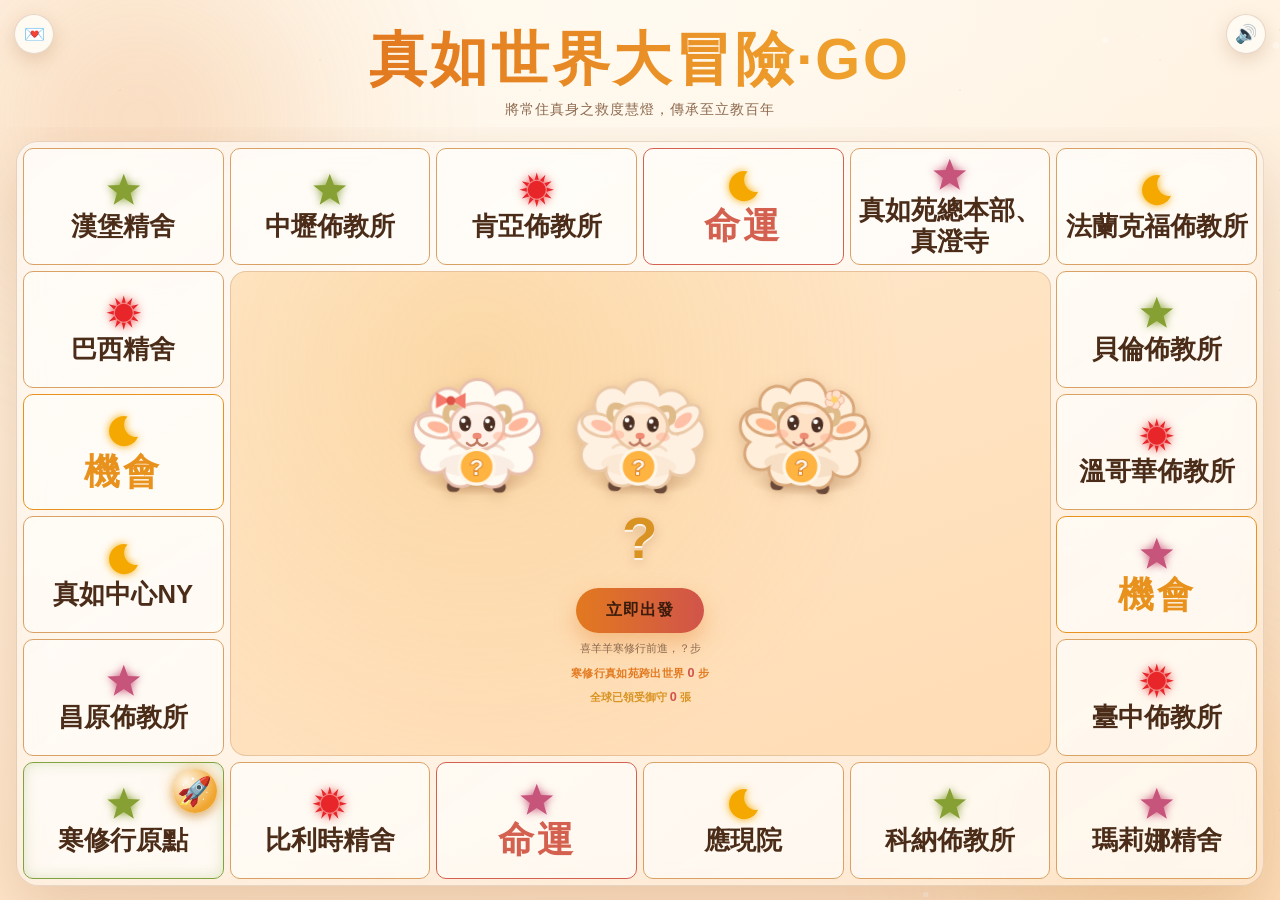
==== commit a9d67641: "Add files via upload" ====
--- a/index.html
+++ b/index.html
@@ -11,7 +11,7 @@
 <meta name="description" content="&#8203;">
 <meta name="theme-color" content="#fff3e4">
 <link rel="icon" href="data:image/svg+xml,%3Csvg xmlns='http://www.w3.org/2000/svg' viewBox='0 0 100 100'%3E%3Ccircle cx='50' cy='50' r='46' fill='%23e2791f'/%3E%3Ccircle cx='50' cy='50' r='30' fill='%23fff3e4'/%3E%3Ccircle cx='50' cy='50' r='14' fill='%23d1544a'/%3E%3C/svg%3E">
-<link rel="stylesheet" href="style.css?v=96">
+<link rel="stylesheet" href="style.css?v=97">
 </head>
 <body>
 
@@ -224,7 +224,7 @@
 <script src="invite-card-draft.js?v=19"></script>
 <script src="temples.js?v=1"></script>
 <script src="invite-return-anim.js?v=6"></script>
-<script src="plane-flight.js?v=5"></script>
+<script src="plane-flight.js?v=6"></script>
 <script src="script.js?v=101"></script>
 </body>
 </html>
--- a/style.css
+++ b/style.css
@@ -1983,7 +1983,22 @@
 
 /* ---------- 小飛機飛向原點：降落時的光環 ----------
    飛機抵達「寒修行原點」那一格時擴散一圈就消失，像降落的提示。 */
-.plane-land-ring {
+.plane-flight-label {
+  position: fixed;
+  left: 0;
+  top: 0;
+  z-index: 70;
+  pointer-events: none;
+  white-space: nowrap;
+  font-size: 12px;
+  font-weight: 600;
+  line-height: 1.4;
+  letter-spacing: 2px;
+  color: var(--gold);
+  text-shadow: 0 1px 3px #fffaf0, 0 0 5px #fffaf0, 0 0 8px #fffaf0;
+  will-change: transform, opacity;
+}
+.plane-land-ring {
   position: fixed;
   left: 0;
   top: 0;
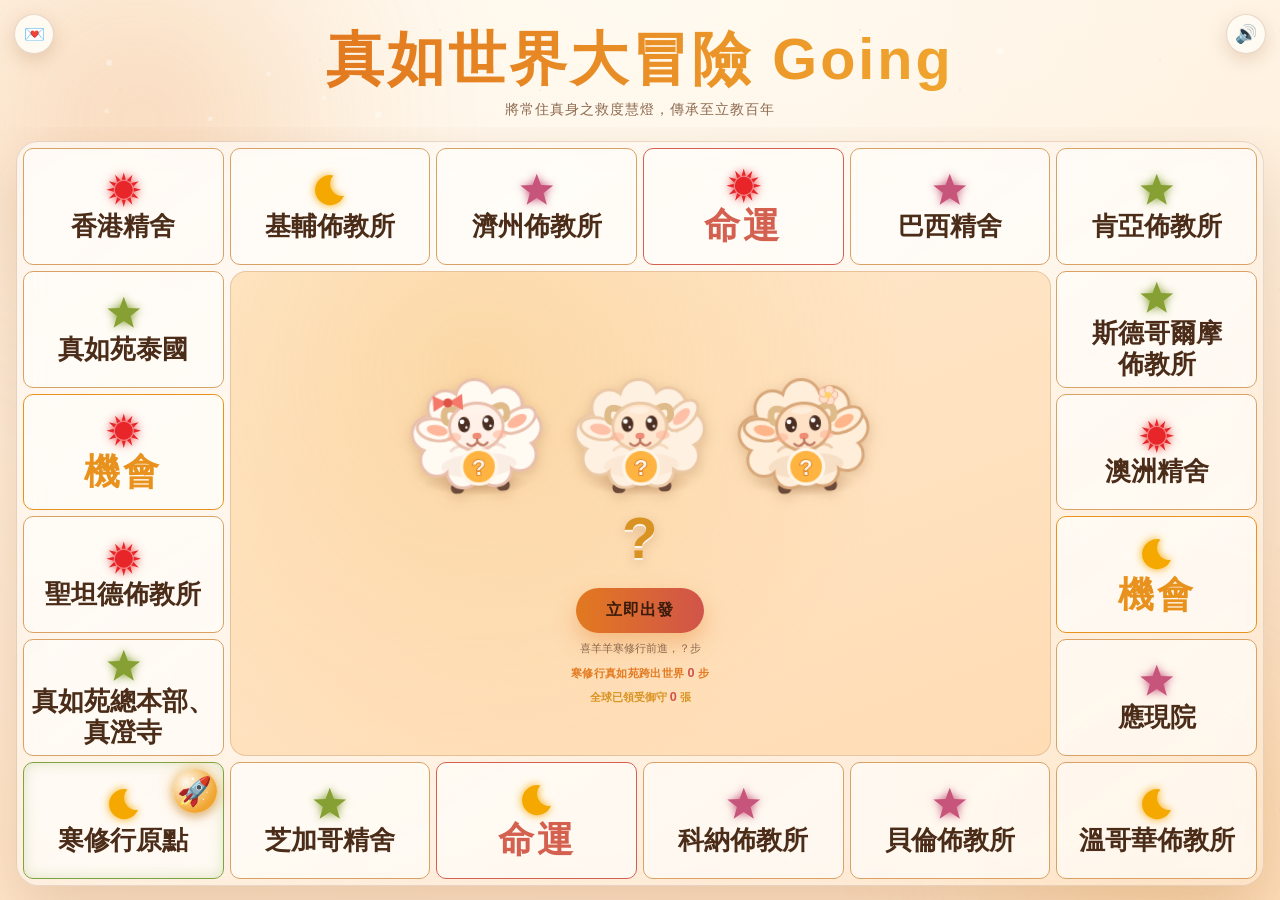
==== commit 86b3d7d5: "Add files via upload" ====
--- a/index.html
+++ b/index.html
@@ -3,15 +3,15 @@
 <head>
 <meta charset="UTF-8">
 <meta name="viewport" content="width=device-width, initial-scale=1.0, viewport-fit=cover">
-<title>真如世界大冒險·GO</title>
+<title>真如世界大冒險 Going</title>
 <!-- link preview (LINE / FB / etc.): title only, no description text -->
 <meta property="og:type" content="website">
-<meta property="og:title" content="真如世界大冒險·GO">
+<meta property="og:title" content="真如世界大冒險 Going">
 <meta property="og:description" content="&#8203;">
 <meta name="description" content="&#8203;">
 <meta name="theme-color" content="#fff3e4">
 <link rel="icon" href="data:image/svg+xml,%3Csvg xmlns='http://www.w3.org/2000/svg' viewBox='0 0 100 100'%3E%3Ccircle cx='50' cy='50' r='46' fill='%23e2791f'/%3E%3Ccircle cx='50' cy='50' r='30' fill='%23fff3e4'/%3E%3Ccircle cx='50' cy='50' r='14' fill='%23d1544a'/%3E%3C/svg%3E">
-<link rel="stylesheet" href="style.css?v=97">
+<link rel="stylesheet" href="style.css?v=99">
 </head>
 <body>
 
@@ -31,7 +31,7 @@
 <button id="inviteBtn" class="invite-dot" aria-label="發送邀請函" title="發送邀請函">💌</button>
 
 <header class="page-head">
-  <h1><span class="grad-text">真如世界大冒險·GO</span></h1>
+  <h1><span class="grad-text">真如世界大冒險 Going</span></h1>
   <p class="subtitle">將常住真身之救度慧燈，傳承至立教百年</p>
 </header>
 
@@ -219,12 +219,12 @@
 
 <div class="confetti-layer" id="confettiLayer"></div>
 
-<script src="omamori-postcard.js?v=6"></script>
+<script src="omamori-postcard.js?v=7"></script>
 <script src="gif.js?v=1"></script>
-<script src="invite-card-draft.js?v=19"></script>
-<script src="temples.js?v=1"></script>
-<script src="invite-return-anim.js?v=6"></script>
-<script src="plane-flight.js?v=6"></script>
-<script src="script.js?v=101"></script>
+<script src="invite-card-draft.js?v=22"></script>
+<script src="temples.js?v=2"></script>
+<script src="invite-return-anim.js?v=8"></script>
+<script src="plane-flight.js?v=8"></script>
+<script src="script.js?v=105"></script>
 </body>
 </html>
--- a/style.css
+++ b/style.css
@@ -1,2004 +1,2007 @@
-:root {
-  /* 明亮暖色系統：奶油米底 + 琥珀橙 / 陶土 / 蜜金 */
-  --bg: #fff3e4;
-  --bg-2: #ffe2c4;
-  --surface: #fffaf2;
-  --panel: rgba(255, 253, 248, 0.72);
-  --panel-border: rgba(150, 94, 52, 0.22);
-  --text: #4a2c18;
-  --text-dim: #8d6a4f;
-
-  --accent-1: #e2791f;   /* 琥珀橙（主色）*/
-  --accent-2: #d1544a;   /* 陶土紅 */
-  --accent-3: #f0a52e;   /* 蜜金 */
-  --gold: #d99322;
-
-  --regular: #d9a164;    /* 焦糖 */
-  --chance: #e8921d;     /* 蜂蜜 */
-  --fate: #d4604f;       /* 赤陶 */
-  --start: #7fa33f;      /* 橄欖綠 */
-
-  /* rgba() 用的色版 */
-  --accent-1-rgb: 226, 121, 31;
-  --accent-2-rgb: 209, 84, 74;
-  --accent-3-rgb: 240, 165, 46;
-  --gold-rgb: 217, 147, 34;
-  --start-rgb: 127, 163, 63;
-  --warm-light-rgb: 255, 252, 246;
-  --warm-ink-rgb: 150, 94, 52;
-  --shadow-rgb: 150, 96, 52;
-
-  --radius: 16px;
-}
-
-* { box-sizing: border-box; }
-
-html, body {
-  margin: 0;
-  padding: 0;
-  height: 100vh;
-  height: 100dvh;
-  background:
-    radial-gradient(120% 95% at 50% 0%, #fffaf0 0%, transparent 62%),
-    linear-gradient(170deg, var(--bg) 0%, var(--bg-2) 100%);
-  color: var(--text);
-  font-family: "PingFang TC", "Noto Sans TC", "Microsoft JhengHei", -apple-system, BlinkMacSystemFont, sans-serif;
-  overflow: hidden;
-}
-
-body {
-  display: flex;
-  flex-direction: column;
-}
-
-/* ---------- animated background ---------- */
-.bg-fx {
-  position: fixed;
-  inset: 0;
-  z-index: 0;
-  overflow: hidden;
-  pointer-events: none;
-}
-
-.blob {
-  position: absolute;
-  border-radius: 50%;
-  filter: blur(90px);
-  opacity: 0.32;
-  will-change: transform;
-}
-
-.blob-a {
-  width: 480px; height: 480px;
-  background: radial-gradient(circle, var(--accent-1), transparent 70%);
-  top: -120px; left: -100px;
-  animation: float-a 18s ease-in-out infinite;
-}
-.blob-b {
-  width: 420px; height: 420px;
-  background: radial-gradient(circle, var(--accent-3), transparent 70%);
-  bottom: -140px; right: -80px;
-  animation: float-b 22s ease-in-out infinite;
-}
-.blob-c {
-  width: 360px; height: 360px;
-  background: radial-gradient(circle, var(--accent-2), transparent 70%);
-  top: 40%; left: 50%;
-  animation: float-c 26s ease-in-out infinite;
-}
-
-@keyframes float-a {
-  0%, 100% { transform: translate(0, 0) scale(1); }
-  50% { transform: translate(120px, 80px) scale(1.15); }
-}
-@keyframes float-b {
-  0%, 100% { transform: translate(0, 0) scale(1); }
-  50% { transform: translate(-100px, -60px) scale(1.1); }
-}
-@keyframes float-c {
-  0%, 100% { transform: translate(-50%, -50%) scale(1); }
-  50% { transform: translate(-40%, -60%) scale(1.2); }
-}
-
-.stars {
-  position: absolute;
-  inset: 0;
-  background-image:
-    radial-gradient(1.5px 1.5px at 20px 30px, rgba(196,124,66,0.28), transparent),
-    radial-gradient(1.5px 1.5px at 120px 90px, rgba(196,124,66,0.2), transparent),
-    radial-gradient(1px 1px at 200px 160px, rgba(196,124,66,0.24), transparent),
-    radial-gradient(1.5px 1.5px at 320px 60px, rgba(196,124,66,0.18), transparent),
-    radial-gradient(1px 1px at 400px 220px, rgba(196,124,66,0.24), transparent);
-  background-repeat: repeat;
-  background-size: 420px 260px;
-  opacity: 0.6;
-  animation: drift 60s linear infinite;
-}
-.snow {
-  position: absolute;
-  inset: 0;
-  width: 100%;
-  height: 100%;
-}
-
-@keyframes drift {
-  from { background-position: 0 0; }
-  to { background-position: -420px 260px; }
-}
-
-/* ---------- 題庫管理入口（左上角隱密小點）---------- */
-.admin-dot {
-  position: fixed;
-  top: max(6px, env(safe-area-inset-top));
-  left: max(6px, env(safe-area-inset-left));
-  z-index: 30;
-  width: 28px;
-  height: 28px;
-  display: flex;
-  align-items: center;
-  justify-content: center;
-  font-size: 12px;
-  line-height: 1;
-  color: var(--text-dim);
-  text-decoration: none;
-  border-radius: 50%;
-  opacity: 0.1;
-  -webkit-tap-highlight-color: transparent;
-  transition: opacity 0.2s ease, background 0.2s ease, box-shadow 0.2s ease;
-}
-.admin-dot:hover,
-.admin-dot:focus-visible {
-  opacity: 0.95;
-  background: rgba(var(--warm-light-rgb), 0.95);
-  box-shadow: 0 3px 10px rgba(var(--shadow-rgb), 0.22);
-}
-.admin-dot:focus-visible { outline: 2px solid var(--accent-1); outline-offset: 2px; }
-@media (prefers-reduced-motion: reduce) {
-  .admin-dot { transition: none; }
-}
-
-/* ---------- 發送邀請函入口（左上角，跟右上角音效鈕對稱）---------- */
-.invite-dot {
-  position: fixed;
-  top: max(14px, env(safe-area-inset-top));
-  left: max(14px, env(safe-area-inset-left));
-  z-index: 60;
-  width: 40px;
-  height: 40px;
-  border-radius: 50%;
-  border: 1px solid var(--panel-border);
-  background: var(--surface);
-  backdrop-filter: blur(6px);
-  color: var(--text);
-  font-size: 17px;
-  display: flex;
-  align-items: center;
-  justify-content: center;
-  cursor: pointer;
-  transition: transform 0.15s ease, background 0.15s ease, box-shadow 0.15s ease;
-  box-shadow: 0 6px 18px rgba(var(--shadow-rgb), 0.22);
-}
-.invite-dot:hover { transform: translateY(-2px); }
-.invite-dot:focus-visible { outline: 2px solid var(--accent-1); outline-offset: 2px; }
-@media (max-width: 400px) {
-  .invite-dot { width: 34px; height: 34px; font-size: 15px; }
-}
-
-/* ---------- header ---------- */
-.page-head {
-  position: relative;
-  z-index: 1;
-  flex-shrink: 0;
-  text-align: center;
-  padding: clamp(10px, 3vh, 30px) 16px clamp(4px, 1vh, 8px);
-}
-
-.page-head h1 {
-  margin: 0;
-  font-size: clamp(30px, 6.4vh, 66px);
-  letter-spacing: 3px;
-  line-height: 1.12;
-}
-
-.grad-text {
-  background: linear-gradient(90deg, var(--accent-1), var(--accent-3), var(--accent-2));
-  background-size: 200% auto;
-  -webkit-background-clip: text;
-  background-clip: text;
-  color: transparent;
-  animation: shine 6s linear infinite;
-}
-@keyframes shine {
-  to { background-position: 200% center; }
-}
-
-.subtitle {
-  margin: clamp(4px, 1vh, 10px) 0 0;
-  color: var(--text-dim);
-  font-size: clamp(10px, 1.7vh, 14px);
-  letter-spacing: 1px;
-}
-
-/* ---------- sound toggle ---------- */
-.sound-toggle {
-  position: fixed;
-  top: max(14px, env(safe-area-inset-top));
-  right: max(14px, env(safe-area-inset-right));
-  z-index: 60;
-  width: 40px;
-  height: 40px;
-  border-radius: 50%;
-  border: 1px solid var(--panel-border);
-  background: var(--surface);
-  backdrop-filter: blur(6px);
-  color: var(--text);
-  font-size: 18px;
-  display: flex;
-  align-items: center;
-  justify-content: center;
-  cursor: pointer;
-  transition: transform 0.15s ease, background 0.15s ease, box-shadow 0.15s ease;
-  box-shadow: 0 6px 18px rgba(var(--shadow-rgb), 0.22);
-}
-.sound-toggle:hover {
-  transform: translateY(-2px);
-  background: #fff;
-}
-.sound-toggle.muted {
-  color: var(--text-dim);
-  border-color: var(--panel-border);
-}
-
-/* ---------- stage / board ---------- */
-.stage {
-  position: relative;
-  z-index: 1;
-  flex: 1;
-  min-height: 0;
-  display: flex;
-  align-items: center;
-  justify-content: center;
-  padding: clamp(6px, 1.6vh, 20px) 16px;
-  overflow: hidden;
-}
-
-.board-wrap {
-  width: min(92vw, 760px);
-  max-width: 100%;
-  max-height: 100%;
-}
-
-.board {
-  position: relative;
-  display: grid;
-  grid-template-columns: repeat(6, 1fr);
-  grid-template-rows: repeat(6, 1fr);
-  gap: 6px;
-  width: 100%;
-  height: 100%;
-  padding: 6px;
-  border-radius: 22px;
-  background: linear-gradient(145deg, rgba(255,255,255,0.75), rgba(255,241,224,0.55));
-  border: 1px solid var(--panel-border);
-  box-shadow: 0 24px 60px rgba(var(--shadow-rgb),0.22), inset 0 0 40px rgba(var(--accent-1-rgb),0.06);
-}
-
-.tile {
-  position: relative;
-  display: flex;
-  flex-direction: column;
-  align-items: center;
-  justify-content: center;
-  gap: 2px;
-  background: var(--panel);
-  border: 1px solid var(--panel-border);
-  border-radius: 10px;
-  font-size: 10px;
-  line-height: 1.2;
-  color: var(--text-dim);
-  text-align: center;
-  padding: 2px;
-  overflow: hidden;
-  transition: transform 0.2s ease, box-shadow 0.2s ease, background 0.2s ease;
-}
-
-/* tile text scales with the board (container units, see .board below) */
-.tile .tile-icon {
-  font-size: clamp(13px, 3.4cqw, 30px);
-  line-height: 1;
-}
-/* 有配到地點的格子：小圖示可以點，看那個地方在 Google 地圖上的位置 */
-.tile .tile-icon.tile-icon-mappable {
-  cursor: pointer;
-  border-radius: 50%;
-  transition: transform 0.15s ease, filter 0.15s ease;
-}
-.tile .tile-icon.tile-icon-mappable:hover,
-.tile .tile-icon.tile-icon-mappable:focus-visible {
-  transform: scale(1.18);
-  filter: drop-shadow(0 0 0.3em rgba(var(--gold-rgb), 0.9));
-}
-.tile .tile-icon.tile-icon-mappable:focus-visible {
-  outline: 2px solid var(--gold);
-  outline-offset: 2px;
-}
-
-/* sun / moon / star symbols */
-.sym {
-  display: block;
-  width: 1.25em;
-  height: 1.25em;
-  margin: 0 auto;
-  overflow: visible;
-  filter: drop-shadow(0 0 0.14em var(--glow));
-}
-
-/* --name-size is set by fitTileNames(): as large as every tile allows */
-.tile .tile-name {
-  font-size: var(--name-size, clamp(8.5px, 1.8cqw, 16px));
-  color: var(--text);
-  font-weight: 700;
-  line-height: 1.2;
-  padding: 0 2px;
-  max-width: 100%;
-  word-break: keep-all; /* only break at the <wbr> hints (after 真如苑, before (, after 、) */
-}
-
-/* 機會 / 命運：大字 */
-.board { container-type: inline-size; }
-.tile.type-chance .tile-name,
-.tile.type-fate .tile-name {
-  font-size: clamp(13px, 4.6cqw, 36px);
-  font-weight: 800;
-  letter-spacing: 0.08em;
-  line-height: 1.1;
-}
-.tile.type-chance .tile-name { color: var(--chance); }
-.tile.type-fate .tile-name { color: var(--fate); }
-
-.tile.type-start { border-color: var(--start); box-shadow: 0 0 14px rgba(var(--start-rgb),0.25) inset; }
-.tile.type-chance { border-color: var(--chance); }
-.tile.type-fate { border-color: var(--fate); }
-.tile.type-regular { border-color: var(--regular); }
-
-.tile.active-tile {
-  transform: scale(var(--land-scale, 1.12));
-  z-index: 3;
-  box-shadow: 0 0 0 2px var(--gold), 0 0 24px rgba(var(--gold-rgb),0.45);
-  background: rgba(var(--gold-rgb),0.18);
-}
-
-.tile.passing {
-  z-index: 2;
-  animation: pulse-pass 0.35s ease;
-}
-@keyframes pulse-pass {
-  0% { transform: scale(1); }
-  50% { transform: scale(var(--pass-scale, 1.18)); box-shadow: 0 0 18px rgba(var(--accent-1-rgb),0.6); }
-  100% { transform: scale(1); }
-}
-
-/* ---------- center panel ---------- */
-.center-panel {
-  grid-column: 2 / 6;
-  grid-row: 2 / 6;
-  border-radius: 16px;
-  background: radial-gradient(circle at 30% 20%, rgba(var(--accent-3-rgb),0.22), transparent 62%),
-              linear-gradient(160deg, #ffe9cd, #ffdcb4);
-  border: 1px solid var(--panel-border);
-  display: flex;
-  flex-direction: column;
-  align-items: center;
-  justify-content: center;
-  padding: clamp(8px, 2vw, 18px);
-  gap: 8px;
-}
-
-.dice-area {
-  display: flex;
-  flex-direction: column;
-  align-items: center;
-  gap: 8px;
-}
-
-/* ---------- sheep dice ---------- */
-.center-panel { container-type: size; }
-
-.dice-tray {
-  --sheep: clamp(28px, min(24cqw, 30cqh), 150px);
-  display: flex;
-  justify-content: center;
-  gap: calc(var(--sheep) * 0.22);
-  padding-top: calc(var(--sheep) * 0.15);
-  position: relative;
-  z-index: 5;
-}
-
-.sheep-slot {
-  position: relative;
-  width: var(--sheep);
-  height: calc(var(--sheep) * 1.15);
-}
-
-.sheep-shadow {
-  position: absolute;
-  left: 10%;
-  right: 10%;
-  bottom: 0;
-  height: calc(var(--sheep) * 0.2);
-  border-radius: 50%;
-  background: radial-gradient(ellipse at center, rgba(var(--shadow-rgb),0.35), transparent 70%);
-}
-
-.sheep-hop {
-  position: absolute;
-  left: 0;
-  top: 0;
-  width: var(--sheep);
-  height: calc(var(--sheep) * 1.15);
-  transform-origin: 50% 100%;
-}
-
-.sheep-spin {
-  position: absolute;
-  inset: 0;
-  transform-origin: 50% 62%;
-}
-
-.sheep {
-  display: block;
-  width: 100%;
-  height: 100%;
-  overflow: visible;
-  transform-origin: 50% 100%;
-  filter: drop-shadow(0 calc(var(--sheep) * 0.03) calc(var(--sheep) * 0.05) rgba(var(--shadow-rgb), 0.28));
-  animation: sheep-breathe 2.8s ease-in-out infinite;
-}
-.sheep-slot:nth-child(2) .sheep { animation-delay: -0.9s; }
-.sheep-slot:nth-child(3) .sheep { animation-delay: -1.8s; }
-
-.sheep.v0 { --fur: #fffaf2; --fur-line: #e9c0ad; --ear-in: #ffb79b; --face: #fff1e7; --leg: #d6a18b; }
-.sheep.v1 { --fur: #fff1e2; --fur-line: #ebc9a6; --ear-in: #ffc0a8; --face: #ffe6cf; --leg: #d8a881; }
-.sheep.v2 { --fur: #ffeeda; --fur-line: #d9a87a; --ear-in: #ffb58a; --face: #ffe2c6; --leg: #c08f63; }
-
-.sheep .fur {
-  fill: var(--fur);
-  stroke: var(--fur-line);
-  stroke-width: 2.2;
-  stroke-linejoin: round;
-}
-.sheep .ear-in { fill: var(--ear-in); }
-.sheep .shade { fill: var(--fur-line); opacity: 0.22; }
-
-/* wool: the fat layer peeks out around the filled one as a single outline */
-.sheep .wool-edge {
-  fill: var(--fur-line);
-  stroke: var(--fur-line);
-  stroke-width: 4.4;
-  stroke-linejoin: round;
-}
-.sheep .wool { fill: var(--fur); }
-.sheep .curl {
-  fill: none;
-  stroke: var(--fur-line);
-  stroke-width: 2;
-  stroke-linecap: round;
-  opacity: 0.5;
-}
-.sheep .face {
-  fill: var(--face);
-  stroke: var(--fur-line);
-  stroke-width: 2.2;
-}
-.sheep .horn {
-  fill: none;
-  stroke: #e0bb8a;
-  stroke-width: 5;
-  stroke-linecap: round;
-}
-.sheep .leg { fill: var(--leg); }
-.sheep .hoof { fill: #6b4a3a; }
-
-/* face states: calm (idle) vs. cheering (in the air) */
-.sheep .eyes-happy,
-.sheep .mouth-open { display: none; }
-.sheep-slot.is-rolling .eyes-happy,
-.sheep-slot.is-rolling .mouth-open { display: inline; }
-.sheep-slot.is-rolling .eyes-open,
-.sheep-slot.is-rolling .mouth-closed { display: none; }
-
-/* idle life: breathing, blinking, ear twitch */
-.sheep .blink { transform-box: fill-box; transform-origin: center; animation: sheep-blink 4.6s infinite; }
-.sheep .ear { transform-box: fill-box; transform-origin: 50% 100%; }
-.sheep .ear-l { animation: ear-twitch 5.5s ease-in-out infinite; }
-.sheep .ear-r { animation: ear-twitch 5.5s ease-in-out 2.4s infinite; }
-@keyframes sheep-breathe {
-  0%, 100% { transform: scale(1, 1); }
-  50% { transform: scale(1.025, 0.975); }
-}
-@keyframes sheep-blink {
-  0%, 92%, 100% { transform: scaleY(1); }
-  95% { transform: scaleY(0.1); }
-}
-@keyframes ear-twitch {
-  0%, 86%, 100% { transform: rotate(0deg); }
-  90% { transform: rotate(-7deg); }
-  94% { transform: rotate(3deg); }
-}
-
-.sheep-slot.is-rolling .sheep,
-.sheep-slot.is-rolling .blink { animation: none; }
-.sheep-slot.is-rolling .ear { animation: ear-flap 0.16s ease-in-out infinite alternate; }
-.sheep-slot.is-rolling .ear-r { animation-direction: alternate-reverse; }
-@keyframes ear-flap {
-  from { transform: rotate(-10deg); }
-  to { transform: rotate(10deg); }
-}
-
-.sheep .badge { transform-box: fill-box; transform-origin: center; }
-.sheep .badge.pop { animation: badge-pop 0.4s cubic-bezier(.3, 1.6, .5, 1); }
-@keyframes badge-pop {
-  from { transform: scale(0.5); }
-  to { transform: scale(1); }
-}
-
-@media (prefers-reduced-motion: reduce) {
-  .sheep,
-  .sheep .blink,
-  .sheep .ear { animation: none !important; }
-}
-
-.dice-total {
-  min-height: 1.3em;
-  font-size: clamp(22px, min(11cqw, 13cqh), 72px);
-  font-weight: 800;
-  white-space: nowrap;
-  letter-spacing: 1px;
-  color: var(--gold);
-  text-shadow: 0 2px 0 rgba(255,255,255,0.75), 0 4px 12px rgba(var(--shadow-rgb),0.3);
-}
-.dice-total.show { animation: total-pop 0.35s ease; }
-@keyframes total-pop {
-  0% { transform: scale(0.6); opacity: 0; }
-  70% { transform: scale(1.15); opacity: 1; }
-  100% { transform: scale(1); }
-}
-
-.roll-btn {
-  border: none;
-  cursor: pointer;
-  padding: clamp(8px, 1.6vw, 12px) clamp(18px, 4vw, 30px);
-  border-radius: 999px;
-  font-size: clamp(13px, 2vw, 16px);
-  font-weight: 700;
-  letter-spacing: 1px;
-  color: #3a1b0c;
-  background: linear-gradient(90deg, var(--accent-1), var(--accent-2));
-  box-shadow: 0 10px 22px rgba(var(--accent-1-rgb),0.35);
-  transition: transform 0.15s ease, box-shadow 0.15s ease, opacity 0.15s ease;
-}
-.roll-btn:hover { transform: translateY(-2px); box-shadow: 0 14px 28px rgba(var(--accent-1-rgb),0.5); }
-.roll-btn:active { transform: translateY(0); }
-.roll-btn:disabled { opacity: 0.5; cursor: not-allowed; transform: none; }
-
-.hint {
-  margin: 0;
-  font-size: clamp(9px, 1.4vw, 11px);
-  color: var(--text-dim);
-}
-
-/* 全球累計步數 */
-.hint-world {
-  margin-top: 2px;
-  color: var(--accent-1);
-  font-weight: 700;
-  letter-spacing: 0.3px;
-}
-.hint-world #worldSteps {
-  font-variant-numeric: tabular-nums;
-  font-size: 1.15em;
-  color: var(--accent-2);
-}
-.hint-world #worldSteps.bump {
-  display: inline-block;
-  animation: world-bump 0.45s ease;
-}
-@keyframes world-bump {
-  0% { transform: scale(1); }
-  40% { transform: scale(1.35); }
-  100% { transform: scale(1); }
-}
-@media (prefers-reduced-motion: reduce) {
-  .hint-world #worldSteps.bump,
-  .hint-qa .bump { animation: none; }
-}
-
-/* Q&A 累計答題數 */
-.hint-qa {
-  margin-top: 1px;
-  font-weight: 600;
-}
-.hint-qa span {
-  font-variant-numeric: tabular-nums;
-  font-size: 1.1em;
-}
-.hint-qa .qa-right { color: var(--start); }
-.hint-qa .qa-wrong { color: var(--fate); }
-.hint-qa .bump {
-  display: inline-block;
-  animation: world-bump 0.45s ease;
-}
-
-/* ---------- token ---------- */
-.token {
-  position: absolute;
-  width: clamp(22px, 5cqw, 44px);
-  height: clamp(22px, 5cqw, 44px);
-  display: flex;
-  align-items: center;
-  justify-content: center;
-  font-size: clamp(14px, 3.4cqw, 28px);
-  border-radius: 50%;
-  background: radial-gradient(circle at 30% 30%, #fff8ec, var(--accent-3) 70%);
-  box-shadow: 0 0 14px rgba(var(--accent-3-rgb),0.7), 0 4px 10px rgba(var(--shadow-rgb),0.35);
-  z-index: 5;
-  transition: left 0.22s cubic-bezier(.4,1.6,.4,1), top 0.22s cubic-bezier(.4,1.6,.4,1);
-  pointer-events: none;
-}
-.token.hop {
-  animation: hop 0.22s ease;
-}
-@keyframes hop {
-  0% { transform: translateY(0) scale(1); }
-  40% { transform: translateY(-14px) scale(1.15); }
-  100% { transform: translateY(0) scale(1); }
-}
-
-/* ---------- toast ---------- */
-.toast {
-  position: fixed;
-  top: 18px;
-  left: 50%;
-  transform: translate(-50%, -60px);
-  background: linear-gradient(90deg, var(--accent-1), var(--accent-3));
-  color: #3a1b0c;
-  padding: 10px 22px;
-  border-radius: 999px;
-  font-size: 13px;
-  font-weight: 700;
-  letter-spacing: 1px;
-  box-shadow: 0 12px 26px rgba(var(--accent-1-rgb),0.32);
-  z-index: 60; /* 要比御守／今日實踐小視窗（55）高，存檔提示才看得見 */
-  opacity: 0;
-  transition: transform 0.35s cubic-bezier(.4,1.6,.4,1), opacity 0.35s ease;
-  pointer-events: none;
-}
-.toast.show {
-  transform: translate(-50%, 0);
-  opacity: 1;
-}
-
-/* ---------- modal ---------- */
-.modal-overlay {
-  position: fixed;
-  inset: 0;
-  background: rgba(74, 44, 24, 0.42);
-  backdrop-filter: blur(6px);
-  display: flex;
-  align-items: center;
-  justify-content: center;
-  z-index: 40;
-  opacity: 0;
-  pointer-events: none;
-  transition: opacity 0.25s ease;
-}
-.modal-overlay.show {
-  opacity: 1;
-  pointer-events: auto;
-}
-
-.modal-card {
-  --pad-top: clamp(28px, 6vw, 48px);
-  --pad-x: clamp(20px, 5vw, 44px);
-  position: relative;
-  width: min(92vw, 580px);
-  max-height: 90vh;
-  overflow-y: auto;
-  overscroll-behavior: contain;
-  scrollbar-width: none; /* 不顯示捲軸；內容會由 fitModal() 縮照片塞進畫面 */
-  padding: var(--pad-top) var(--pad-x) clamp(24px, 5vw, 40px);
-  border-radius: 28px;
-  text-align: center;
-  background:
-    url("modal-people.webp?v=4") center bottom / 100% auto no-repeat,
-    linear-gradient(165deg, rgba(255,250,242,0.96), rgba(255,228,200,0.97));
-  /* 讓底圖人物吃到暖色，不再是冷灰 */
-  background-blend-mode: multiply, normal;
-  border: 1px solid rgba(var(--warm-ink-rgb),0.18);
-  box-shadow: 0 26px 70px rgba(var(--shadow-rgb),0.3), 0 0 60px rgba(var(--accent-1-rgb),0.12);
-  transform: scale(0.7) translateY(30px);
-  opacity: 0;
-  transition: transform 0.35s cubic-bezier(.34,1.56,.64,1), opacity 0.3s ease;
-}
-.modal-overlay.show .modal-card {
-  transform: scale(1) translateY(0);
-  opacity: 1;
-}
-
-.modal-icon {
-  font-size: clamp(48px, 11vw, 72px);
-  margin-bottom: 10px;
-  animation: icon-pop 0.5s cubic-bezier(.34,1.56,.64,1);
-}
-@keyframes icon-pop {
-  0% { transform: scale(0) rotate(-30deg); }
-  70% { transform: scale(1.2) rotate(8deg); }
-  100% { transform: scale(1) rotate(0); }
-}
-
-.modal-place {
-  display: flex;
-  align-items: center;
-  justify-content: center;
-  gap: clamp(8px, 2vw, 16px);
-  margin-bottom: clamp(12px, 3vw, 22px);
-  padding-right: 36px; /* 避開右上角的關閉鈕，名稱換成兩行時才不會疊到 */
-  font-size: clamp(26px, 7vw, 40px);
-  font-weight: 800;
-  line-height: 1.25;
-  letter-spacing: 2px;
-  color: var(--accent-3);
-}
-.modal-place-name {
-  min-width: 0;
-  text-align: center;
-  text-wrap: balance;
-  word-break: keep-all; /* 只在 <wbr> 處換行，不會切成「墨西／哥」 */
-}
-/* 括號裡的地區（例如「法國巴黎」）縮小放第二行 */
-.modal-place-sub {
-  display: block;
-  margin-top: 4px;
-  font-size: 0.55em;
-  letter-spacing: 1px;
-  color: var(--gold);
-}
-.modal-plane {
-  flex: none;
-  width: 2em;
-  height: auto;
-  overflow: visible;
-  filter: drop-shadow(0 3px 5px rgba(var(--shadow-rgb), 0.35));
-}
-.modal-globe {
-  flex: none;
-  width: 1.5em;
-  height: 1.5em;
-  margin-inline: 0.25em;
-  overflow: visible;
-  filter: drop-shadow(0 3px 5px rgba(var(--shadow-rgb), 0.35));
-}
-.globe-land { animation: globe-spin 9s linear infinite; }
-.modal-overlay.show .modal-globe {
-  animation: globe-in 0.8s 0.15s cubic-bezier(.2, .8, .3, 1) both;
-}
-@keyframes globe-spin {
-  to { transform: translateX(-48px); }
-}
-@keyframes globe-in {
-  from { transform: translateX(50px) scale(0.4); opacity: 0; }
-  to { transform: none; opacity: 1; }
-}
-.plane-body path { stroke: rgba(var(--warm-ink-rgb), 0.3); stroke-width: 0.7; }
-
-/* 領頭羊：坐在機身上的小羊（配色跟骰子小羊 v0 一致） */
-.plane-sheep {
-  --ps-fur: #fffaf2;
-  --ps-line: #e9c0ad;
-  --ps-face: #fff1e7;
-  --ps-ear-in: #ffb79b;
-}
-.plane-sheep .ps-wool-edge {
-  fill: var(--ps-line);
-  stroke: var(--ps-line);
-  stroke-width: 1.3;
-  stroke-linejoin: round;
-}
-.plane-sheep .ps-wool { fill: var(--ps-fur); }
-.plane-sheep .ps-face,
-.plane-sheep .ps-tuft,
-.plane-sheep .ps-ear ellipse {
-  fill: var(--ps-fur);
-  stroke: var(--ps-line);
-  stroke-width: 0.55;
-  stroke-linejoin: round;
-}
-.plane-sheep .ps-face { fill: var(--ps-face); }
-.plane-sheep .ps-ear-in { fill: var(--ps-ear-in); }
-.plane-sheep .ps-cheek { fill: #ffae92; opacity: 0.5; }
-.plane-sheep .ps-eyes { fill: #4a2e22; }
-.plane-sheep .ps-nose { fill: #ef8a74; }
-
-.plane-trail path {
-  animation: plane-trail 0.9s linear infinite;
-}
-.plane-trail path:nth-child(2) { animation-delay: -0.3s; }
-.plane-trail path:nth-child(3) { animation-delay: -0.6s; }
-.modal-overlay.show .modal-plane {
-  animation: plane-in 0.8s 0.1s cubic-bezier(.2, .8, .3, 1) both;
-}
-@keyframes plane-bob {
-  0%, 100% { transform: translateY(1.5px) rotate(-3deg); }
-  50% { transform: translateY(-2px) rotate(3deg); }
-}
-@keyframes plane-trail {
-  0% { transform: translateX(6px); opacity: 0; }
-  30% { opacity: 1; }
-  100% { transform: translateX(-9px); opacity: 0; }
-}
-@keyframes plane-in {
-  from { transform: translateX(-70px) rotate(-10deg); opacity: 0; }
-  to { transform: none; opacity: 1; }
-}
-@media (prefers-reduced-motion: reduce) {
-  .plane-body,
-  .plane-trail path,
-  .globe-land,
-  .modal-overlay.show .modal-plane,
-  .modal-overlay.show .modal-globe { animation: none; }
-}
-
-/* 精舍小卡：照片＋國家洲別 */
-.modal-temple {
-  margin: 0 0 clamp(14px, 3vw, 22px);
-  text-align: left;
-}
-.modal-temple[hidden] { display: none; }
-.modal-temple-photo {
-  aspect-ratio: 4 / 3;
-  max-height: 34vh;
-  margin: 0 auto;
-  border-radius: 18px;
-  overflow: hidden;
-  background: rgba(var(--accent-3-rgb), 0.16);
-  box-shadow: 0 10px 24px rgba(var(--shadow-rgb), 0.22);
-  border: 3px solid #fffaf2;
-}
-.modal-temple-photo img {
-  display: block;
-  width: 100%;
-  height: 100%;
-  object-fit: cover;
-  opacity: 0;
-  transition: opacity 0.3s ease;
-}
-.modal-temple-photo img.loaded { opacity: 1; }
-.modal-temple-meta {
-  margin: 10px 0 0;
-  text-align: center;
-  font-size: clamp(14px, 3.6vw, 17px);
-  font-weight: 700;
-  letter-spacing: 1px;
-  color: var(--gold);
-}
-
-/* 邀朋友：比「繼續前進」低調的次要按鈕，走到有地點的格子才會出現 */
-.modal-invite-cta {
-  display: block;
-  width: fit-content;
-  max-width: 100%;
-  margin: clamp(10px, 2.5vw, 16px) auto 0;
-  padding: 8px 20px;
-  border: 1.5px solid rgba(var(--gold-rgb), 0.5);
-  border-radius: 999px;
-  background: rgba(255, 250, 242, 0.7);
-  color: var(--gold);
-  font-size: clamp(13px, 3.3vw, 15px);
-  font-weight: 700;
-  text-align: center;
-  line-height: 1.4;
-  cursor: pointer;
-  transition: background 0.15s ease, transform 0.15s ease;
-}
-.modal-invite-cta:hover { background: #fff; transform: translateY(-1px); }
-.modal-invite-cta[hidden] { display: none; }
-
-/* 有照片時，照片取代大圖示，其他間距收緊，讓整張卡片不必捲動 */
-.modal-card::-webkit-scrollbar { display: none; }
-.modal-card.has-temple { --pad-top: clamp(20px, 4vw, 34px); }
-.modal-card.has-temple .modal-icon { display: none; }
-.modal-card.has-temple .modal-place {
-  font-size: clamp(22px, 5.6vw, 34px);
-  margin-bottom: clamp(8px, 2vw, 14px);
-}
-.modal-card.has-temple .modal-name { margin-bottom: 8px; font-size: clamp(20px, 5vw, 28px); }
-.modal-card.has-temple .modal-quote { margin-bottom: clamp(14px, 3vw, 24px); line-height: 1.6; }
-
-/* 矮又寬的螢幕：卡片加寬，照片在左、國家在右 */
-.modal-card.temple-wide.has-temple {
-  width: min(94vw, 860px);
-  max-height: 94vh;
-  --pad-top: 18px;
-}
-.modal-card.temple-wide .modal-temple {
-  display: grid;
-  grid-template-columns: minmax(0, 44%) minmax(0, 1fr);
-  gap: 18px;
-  align-items: center;
-}
-.modal-card.temple-wide .modal-temple-photo { max-height: 52vh; }
-.modal-card.temple-wide .modal-temple-meta { margin-top: 0; }
-.modal-card.temple-wide.has-temple .modal-place { margin-bottom: 8px; }
-.modal-card.temple-wide.has-temple .modal-plane,
-.modal-card.temple-wide.has-temple .modal-globe { width: 1.4em; }
-
-.modal-name {
-  margin: 0 0 18px;
-  font-size: clamp(22px, 5.5vw, 32px);
-  color: var(--gold);
-}
-
-.modal-quote {
-  font-size: clamp(18px, 4.8vw, 26px);
-  line-height: 1.8;
-  color: var(--text);
-  margin: 0 0 clamp(24px, 5vw, 36px);
-  text-wrap: balance;
-  text-shadow: 0 1px 10px rgba(255, 250, 242, 0.95), 0 0 4px rgba(255, 250, 242, 0.9);
-}
-.modal-num {
-  font-size: clamp(18px, 4.4vw, 24px);
-  font-weight: 800;
-  letter-spacing: 2px;
-  color: var(--gold);
-  margin: 4px 0 10px;
-}
-.modal-num:empty { display: none; }
-
-.modal-close {
-  border: none;
-  cursor: pointer;
-  padding: 14px 40px;
-  border-radius: 999px;
-  font-size: clamp(16px, 3.8vw, 19px);
-  font-weight: 700;
-  color: #3a1b0c;
-  background: linear-gradient(90deg, var(--accent-2), var(--accent-1));
-  box-shadow: 0 10px 22px rgba(var(--accent-2-rgb),0.35);
-  transition: transform 0.15s ease;
-}
-.modal-close:hover { transform: translateY(-2px); }
-
-.modal-x {
-  position: absolute;
-  top: 10px;
-  right: 12px;
-  width: 32px;
-  height: 32px;
-  border-radius: 50%;
-  border: 1px solid var(--panel-border);
-  background: rgba(255, 253, 248, 0.8);
-  color: var(--text-dim);
-  font-size: 18px;
-  line-height: 1;
-  cursor: pointer;
-  transition: background 0.15s ease, color 0.15s ease;
-}
-.modal-x:hover { background: #fff; color: var(--text); }
-
-/* ---------- confetti ---------- */
-.confetti-layer {
-  position: fixed;
-  inset: 0;
-  pointer-events: none;
-  z-index: 45;
-  overflow: hidden;
-}
-/* 機會: golden burst */
-.fx-chip,
-.fx-star {
-  position: absolute;
-  will-change: transform, opacity;
-}
-.fx-chip {
-  width: 9px;
-  height: 14px;
-  border-radius: 2px;
-  box-shadow: 0 0 6px rgba(var(--gold-rgb), 0.55);
-}
-.fx-star {
-  font-size: 18px;
-  line-height: 1;
-  text-shadow: 0 0 8px currentColor;
-}
-.fx-star::before { content: "✦"; }
-
-/* 命運: drifting petals */
-.fx-petal {
-  position: absolute;
-  border-radius: 0 80% 0 80%;
-  box-shadow: 0 0 10px rgba(205, 98, 62, 0.5);
-  will-change: transform, opacity;
-}
-
-/* ---------- responsive ---------- */
-/* short landscape screens: tiles are flat, show icons only */
-@media (max-height: 560px) and (orientation: landscape) {
-  .tile .tile-name { display: none; }
-  .tile.type-chance .tile-name,
-  .tile.type-fate .tile-name { display: block; }
-  .tile.type-chance .tile-icon,
-  .tile.type-fate .tile-icon { display: none; }
-}
-
-@media (max-width: 400px) {
-  .center-panel { gap: 4px; }
-  .sound-toggle { width: 34px; height: 34px; font-size: 15px; }
-}
-
-/* portrait phone: board fills the screen edge to edge, tiles grow taller */
-@media (max-width: 600px) and (orientation: portrait) {
-  .stage {
-    padding: 4px max(6px, env(safe-area-inset-left)) max(8px, env(safe-area-inset-bottom));
-  }
-  .page-head { padding: max(10px, env(safe-area-inset-top)) 52px 4px; }
-  .page-head h1 { font-size: clamp(20px, min(8vw, calc(11vw - 14px)), 44px); letter-spacing: 1px; }
-  .subtitle { font-size: clamp(10px, 3.2vw, 13px); letter-spacing: 0; }
-  .board { gap: 4px; padding: 4px; border-radius: 16px; }
-  .tile { border-radius: 8px; gap: 4px; }
-}
-
-@media (max-height: 420px) {
-  .page-head { padding-top: 6px; padding-bottom: 2px; }
-  .page-head h1 { font-size: clamp(22px, 5.4vh, 34px); letter-spacing: 1px; }
-  .subtitle { display: none; }
-  .dice-area { gap: 4px; }
-  .hint { display: none; }
-}
-
-/* ---------- 鍵盤焦點外框（只在用鍵盤時出現）---------- */
-.roll-btn:focus-visible,
-.sound-toggle:focus-visible,
-.modal-close:focus-visible,
-.modal-x:focus-visible,
-.modal-invite-cta:focus-visible,
-.quiz-opt:focus-visible,
-.quiz-close:focus-visible,
-.quiz-x:focus-visible,
-.map-x:focus-visible {
-  outline: 3px solid var(--accent-1);
-  outline-offset: 3px;
-}
-.modal-card:focus,
-.quiz-card:focus,
-.map-card:focus { outline: none; }
-
-/* ---------- 地圖小視窗：點棋盤格子小圖示，看 Google 地圖上的位置 ---------- */
-.map-overlay {
-  position: fixed;
-  inset: 0;
-  background: rgba(74, 44, 24, 0.45);
-  backdrop-filter: blur(6px);
-  display: flex;
-  align-items: center;
-  justify-content: center;
-  padding: 16px;
-  z-index: 60;
-  opacity: 0;
-  pointer-events: none;
-  transition: opacity 0.25s ease;
-}
-.map-overlay.show { opacity: 1; pointer-events: auto; }
-
-.map-card {
-  position: relative;
-  display: flex;
-  flex-direction: column;
-  width: min(92vw, 640px);
-  /* 用視窗實際高度（dvh）算，手機網址列伸縮也不會算錯；不支援的瀏覽器退回 vh */
-  height: min(84vh, 640px);
-  height: min(84dvh, 640px);
-  padding: clamp(12px, 3vw, 24px);
-  border-radius: 24px;
-  background: linear-gradient(165deg, #fffbf4, #ffeedb);
-  border: 1px solid rgba(var(--warm-ink-rgb), 0.2);
-  box-shadow: 0 26px 70px rgba(var(--shadow-rgb), 0.32), 0 0 60px rgba(var(--accent-1-rgb), 0.1);
-  overflow: hidden; /* 內容一定會縮進這個高度，不需要再捲動 */
-  transform: scale(0.82) translateY(24px);
-  opacity: 0;
-  transition: transform 0.32s cubic-bezier(.34,1.56,.64,1), opacity 0.26s ease;
-}
-.map-overlay.show .map-card { transform: scale(1) translateY(0); opacity: 1; }
-
-.map-x {
-  position: absolute;
-  top: 10px;
-  right: 12px;
-  width: 32px;
-  height: 32px;
-  border-radius: 50%;
-  border: 1px solid var(--panel-border);
-  background: rgba(255, 255, 255, 0.8);
-  color: var(--text-dim);
-  font-size: 19px;
-  line-height: 1;
-  cursor: pointer;
-  transition: background 0.15s ease, color 0.15s ease;
-}
-.map-x:hover { background: #fff; color: var(--text); }
-
-.map-title {
-  flex: none;
-  margin: 0 0 clamp(8px, 2vw, 14px);
-  padding-right: 30px;
-  font-size: clamp(14px, 3.6vw, 20px);
-  font-weight: 800;
-  color: var(--gold);
-  text-align: center;
-}
-/* 照片和地圖分掉標題以外的高度（照片約 38%、地圖約 62%），縮放視窗時一起縮小，不會爆版 */
-.map-photo {
-  flex: 38 38 0;
-  min-height: 0;
-  width: 100%;
-  margin: 0 0 clamp(8px, 2vw, 12px);
-  border-radius: 14px;
-  overflow: hidden;
-  background: rgba(var(--accent-3-rgb), 0.16);
-  box-shadow: 0 8px 20px rgba(var(--shadow-rgb), 0.2);
-}
-.map-photo[hidden] { display: none; }
-.map-photo img {
-  display: block;
-  width: 100%;
-  height: 100%;
-  object-fit: cover;
-}
-.map-frame-wrap {
-  flex: 62 62 0;
-  min-height: 0;
-  width: 100%;
-  border-radius: 14px;
-  overflow: hidden;
-  background: rgba(var(--accent-3-rgb), 0.12);
-}
-/* 沒有照片時，地圖獨吞剩下的高度 */
-.map-photo[hidden] ~ .map-frame-wrap { flex: 1 1 auto; }
-.map-frame {
-  width: 100%;
-  height: 100%;
-  border: 0;
-}
-
-/* ---------- 寒修行與教義檢定小視窗 ---------- */
-.quiz-overlay {
-  position: fixed;
-  inset: 0;
-  background: rgba(74, 44, 24, 0.45);
-  backdrop-filter: blur(6px);
-  display: flex;
-  align-items: center;
-  justify-content: center;
-  padding: 16px;
-  z-index: 55;
-  opacity: 0;
-  pointer-events: none;
-  transition: opacity 0.25s ease;
-}
-.quiz-overlay.show { opacity: 1; pointer-events: auto; }
-
-.quiz-card {
-  position: relative;
-  width: min(92vw, 560px);
-  max-height: min(88vh, 760px);
-  overflow-y: auto;
-  padding: clamp(22px, 5vw, 34px) clamp(18px, 4.5vw, 32px) clamp(18px, 4vw, 28px);
-  border-radius: 24px;
-  background: linear-gradient(165deg, #fffbf4, #ffeedb);
-  border: 1px solid rgba(var(--warm-ink-rgb), 0.2);
-  box-shadow: 0 26px 70px rgba(var(--shadow-rgb), 0.32), 0 0 60px rgba(var(--accent-1-rgb), 0.1);
-  transform: scale(0.82) translateY(24px);
-  opacity: 0;
-  transition: transform 0.32s cubic-bezier(.34,1.56,.64,1), opacity 0.26s ease;
-}
-.quiz-overlay.show .quiz-card { transform: scale(1) translateY(0); opacity: 1; }
-
-.quiz-x {
-  position: absolute;
-  top: 10px;
-  right: 12px;
-  width: 32px;
-  height: 32px;
-  border-radius: 50%;
-  border: 1px solid var(--panel-border);
-  background: rgba(255, 255, 255, 0.8);
-  color: var(--text-dim);
-  font-size: 19px;
-  line-height: 1;
-  cursor: pointer;
-  transition: background 0.15s ease, color 0.15s ease;
-}
-.quiz-x:hover { background: #fff; color: var(--text); }
-
-.quiz-head {
-  display: flex;
-  align-items: center;
-  justify-content: center;
-  gap: 10px;
-  margin-bottom: clamp(10px, 2.4vw, 16px);
-}
-.quiz-tag {
-  padding: 3px 12px;
-  border-radius: 999px;
-  border: 1px solid rgba(var(--gold-rgb), 0.45);
-  color: var(--gold);
-  font-size: clamp(11px, 2.4vw, 13px);
-  font-weight: 700;
-  letter-spacing: 1px;
-}
-.quiz-no {
-  color: var(--text-dim);
-  font-size: clamp(11px, 2.4vw, 13px);
-  letter-spacing: 1px;
-}
-
-.quiz-q {
-  margin: 0 0 clamp(12px, 3vw, 20px);
-  font-size: clamp(15px, 3.6vw, 20px);
-  font-weight: 700;
-  line-height: 1.7;
-  color: var(--text);
-  text-wrap: pretty;
-}
-
-.quiz-options {
-  display: flex;
-  flex-direction: column;
-  gap: 8px;
-}
-.quiz-opt {
-  display: flex;
-  align-items: flex-start;
-  gap: 10px;
-  width: 100%;
-  padding: clamp(9px, 2.2vw, 13px) clamp(11px, 2.6vw, 15px);
-  border-radius: 14px;
-  border: 1px solid var(--panel-border);
-  background: rgba(255, 255, 255, 0.72);
-  color: var(--text);
-  font-size: clamp(13px, 3vw, 16px);
-  line-height: 1.6;
-  font-family: inherit;
-  text-align: left;
-  cursor: pointer;
-  transition: background 0.15s ease, border-color 0.15s ease, transform 0.15s ease;
-}
-.quiz-opt:hover:not(:disabled) {
-  background: rgba(var(--accent-1-rgb), 0.12);
-  border-color: rgba(var(--accent-1-rgb), 0.55);
-  transform: translateX(2px);
-}
-.quiz-opt:disabled { cursor: default; }
-.quiz-opt .opt-key {
-  flex: none;
-  width: 1.7em;
-  height: 1.7em;
-  display: grid;
-  place-items: center;
-  border-radius: 50%;
-  background: rgba(var(--accent-1-rgb), 0.14);
-  color: #a85d10;
-  font-weight: 800;
-  font-size: 0.86em;
-}
-.quiz-opt.is-right {
-  border-color: var(--start);
-  background: rgba(var(--start-rgb), 0.18);
-}
-.quiz-opt.is-right .opt-key { background: var(--start); color: #fffaf2; }
-.quiz-opt.is-wrong {
-  border-color: var(--fate);
-  background: rgba(var(--accent-2-rgb), 0.18);
-}
-.quiz-opt.is-wrong .opt-key { background: var(--fate); color: #fffaf2; }
-.quiz-opt.dimmed { opacity: 0.45; }
-
-.quiz-result {
-  margin-top: clamp(12px, 3vw, 18px);
-  padding-top: clamp(10px, 2.4vw, 14px);
-  border-top: 1px dashed rgba(var(--warm-ink-rgb), 0.25);
-  animation: quiz-reveal 0.3s ease both;
-}
-@keyframes quiz-reveal {
-  from { opacity: 0; transform: translateY(8px); }
-  to { opacity: 1; transform: none; }
-}
-.quiz-verdict {
-  font-size: clamp(16px, 3.8vw, 21px);
-  font-weight: 800;
-  letter-spacing: 1px;
-  margin-bottom: 6px;
-}
-.quiz-verdict.right { color: var(--start); }
-.quiz-verdict.wrong { color: var(--fate); }
-.quiz-explain {
-  margin: 0;
-  font-size: clamp(12.5px, 2.9vw, 15px);
-  line-height: 1.75;
-  color: var(--text-dim);
-}
-
-.quiz-close {
-  display: block;
-  margin: clamp(16px, 3.4vw, 22px) auto 0;
-  border: none;
-  cursor: pointer;
-  padding: 12px 42px;
-  border-radius: 999px;
-  font-size: clamp(15px, 3.4vw, 18px);
-  font-weight: 700;
-  font-family: inherit;
-  color: #3a1b0c;
-  background: linear-gradient(90deg, var(--accent-1), var(--accent-3));
-  box-shadow: 0 10px 22px rgba(var(--accent-1-rgb), 0.35);
-  transition: transform 0.15s ease;
-}
-.quiz-close:hover { transform: translateY(-2px); }
-.quiz-close[hidden] { display: none; }
-
-@media (prefers-reduced-motion: reduce) {
-  .quiz-card, .quiz-result { transition: none; animation: none; }
-}
-
-/* ---------- 全球累計御守張數 ---------- */
-.hint-omamori {
-  margin-top: 1px;
-  font-weight: 700;
-  color: var(--gold);
-}
-.hint-omamori .omamori-count {
-  font-variant-numeric: tabular-nums;
-  font-size: 1.15em;
-  color: var(--accent-2);
-}
-.hint-omamori .bump {
-  display: inline-block;
-  animation: world-bump 0.45s ease;
-}
-@media (prefers-reduced-motion: reduce) {
-  .hint-omamori .bump { animation: none; }
-}
-
-/* ---------- 今日御守小視窗 ---------- */
-.omamori-x:focus-visible,
-.omamori-save:focus-visible,
-.omamori-close:focus-visible {
-  outline: 3px solid var(--accent-1);
-  outline-offset: 3px;
-}
-.omamori-card:focus { outline: none; }
-
-.omamori-overlay {
-  position: fixed;
-  inset: 0;
-  background: rgba(74, 44, 24, 0.5);
-  backdrop-filter: blur(6px);
-  display: flex;
-  align-items: center;
-  justify-content: center;
-  padding: 16px;
-  z-index: 55;
-  opacity: 0;
-  pointer-events: none;
-  transition: opacity 0.3s ease;
-}
-.omamori-overlay.show { opacity: 1; pointer-events: auto; }
-
-.omamori-card {
-  position: relative;
-  width: min(92vw, 430px);
-  max-height: 92vh;
-  display: flex;
-  flex-direction: column;
-  align-items: center;
-  padding: clamp(18px, 4vw, 26px) clamp(16px, 4vw, 26px) clamp(16px, 3.5vw, 22px);
-  overflow-y: auto;
-  overscroll-behavior: contain;
-  border-radius: 26px;
-  background: linear-gradient(170deg, #fffbf4, #ffeedb);
-  border: 1px solid rgba(var(--warm-ink-rgb), 0.2);
-  box-shadow: 0 26px 70px rgba(var(--shadow-rgb), 0.34), 0 0 70px rgba(var(--gold-rgb), 0.14);
-  /* 視窗本身也是由上往下落下來 */
-  transform: translateY(-46px) scale(0.96);
-  opacity: 0;
-  transition: transform 0.55s cubic-bezier(.22,.78,.3,1), opacity 0.4s ease;
-}
-.omamori-overlay.show .omamori-card { transform: translateY(0) scale(1); opacity: 1; }
-
-.omamori-x {
-  position: absolute;
-  top: 10px;
-  right: 12px;
-  width: 32px;
-  height: 32px;
-  border-radius: 50%;
-  border: 1px solid var(--panel-border);
-  background: rgba(255, 253, 248, 0.8);
-  color: var(--text-dim);
-  font-size: 18px;
-  line-height: 1;
-  cursor: pointer;
-}
-.omamori-x:hover { background: #fff; color: var(--text); }
-
-.omamori-head {
-  display: flex;
-  align-items: baseline;
-  gap: 10px;
-  margin-bottom: 10px;
-}
-.omamori-tag {
-  font-size: clamp(13px, 3.4vw, 15px);
-  font-weight: 800;
-  letter-spacing: 2px;
-  color: var(--gold);
-}
-.omamori-no {
-  font-size: clamp(10px, 2.6vw, 12px);
-  color: var(--text-dim);
-  font-variant-numeric: tabular-nums;
-}
-
-/* 御守從這個框的上緣慢慢降下來 */
-.omamori-stage {
-  position: relative;
-  --art-height: clamp(230px, 48vh, 460px);
-  width: 100%;
-  height: var(--art-height);
-  display: flex;
-  align-items: center;
-  justify-content: center;
-  overflow: hidden;
-}
-.omamori-stage::after {
-  /* 落定時背後透出來的一層暖光 */
-  content: "";
-  position: absolute;
-  inset: 8%;
-  border-radius: 50%;
-  background: radial-gradient(circle, rgba(var(--gold-rgb), 0.38), transparent 68%);
-  opacity: 0;
-  transition: opacity 0.9s ease 1s;
-  pointer-events: none;
-}
-.omamori-stage.revealed::after { opacity: 1; }
-
-.omamori-wait {
-  position: absolute;
-  inset: 0;
-  display: flex;
-  flex-direction: column;
-  align-items: center;
-  justify-content: center;
-  gap: 12px;
-  color: var(--text-dim);
-  font-size: clamp(11px, 2.8vw, 13px);
-  transition: opacity 0.35s ease;
-}
-.omamori-stage.revealed .omamori-wait { opacity: 0; }
-.omamori-knot {
-  width: 34px;
-  height: 34px;
-  border-radius: 50%;
-  border: 3px solid rgba(var(--gold-rgb), 0.25);
-  border-top-color: var(--gold);
-  animation: omamori-spin 0.9s linear infinite;
-}
-@keyframes omamori-spin { to { transform: rotate(360deg); } }
-
-.omamori-pair {
-  position: relative;
-  z-index: 1;
-  height: 100%;
-  max-width: 100%;
-  aspect-ratio: 1199 / 1312; /* 新版御守圖的實際尺寸 */
-}
-/* 圖檔上緣就是繩結，鐘擺式搖晃以此為軸心 */
-.omamori-img {
-  position: absolute;
-  inset: 0;
-  width: 100%;
-  height: 100%;
-  object-fit: contain;
-  opacity: 0;
-  transform-origin: 50% 4%;
-}
-/* 由上往下：一邊緩緩降落，一邊從上緣逐段顯現；落定後開始鐘擺搖晃，速度、幅度全程固定不變 */
-.omamori-stage.revealed .omamori-img {
-  animation:
-    omamori-descend 1.9s cubic-bezier(.2,.7,.25,1) both,
-    omamori-sway 8.5s 1.9s ease-in-out infinite;
-}
-@keyframes omamori-descend {
-  0% {
-    opacity: 0;
-    transform: translateY(-26%) scale(0.965);
-    clip-path: inset(0 0 100% 0);
-    filter: blur(7px) drop-shadow(0 12px 24px rgba(150, 96, 52, 0));
-  }
-  14% { opacity: 1; }
-  100% {
-    opacity: 1;
-    transform: translateY(0) scale(1);
-    clip-path: inset(0 0 0 0);
-    filter: blur(0) drop-shadow(0 12px 24px rgba(150, 96, 52, 0.25));
-  }
-}
-/* 左右等幅、等時：每一次來回都一樣快，不會忽快忽慢 */
-@keyframes omamori-sway {
-  0%, 100% { transform: rotate(-1.5deg); }
-  50%      { transform: rotate(1.5deg); }
-}
-
-/* 御守底下的法語：分隔線 → 正文 → 署名，三層由重到輕 */
-.omamori-word {
-  width: 100%;
-  margin: clamp(12px, 3vw, 18px) 0 0;
-  opacity: 0;
-  transform: translateY(7px);
-  transition: opacity 0.6s ease 0.95s, transform 0.6s ease 0.95s;
-}
-.omamori-stage.revealed ~ .omamori-word {
-  opacity: 1;
-  transform: none;
-}
-.omamori-word-sep {
-  display: flex;
-  align-items: center;
-  gap: 10px;
-  font-size: 10px;
-  line-height: 1;
-  color: rgba(var(--gold-rgb), 0.75);
-}
-.omamori-word-sep::before,
-.omamori-word-sep::after {
-  content: "";
-  flex: 1;
-  height: 1px;
-  background: linear-gradient(90deg, transparent, rgba(var(--gold-rgb), 0.5));
-}
-.omamori-word-sep::after {
-  background: linear-gradient(90deg, rgba(var(--gold-rgb), 0.5), transparent);
-}
-.omamori-word-text {
-  margin: clamp(9px, 2.4vw, 13px) 0 0;
-  font-size: clamp(13px, 3.3vw, 15px);
-  line-height: 1.95;
-  letter-spacing: 0.02em;
-  color: var(--text);
-  text-align: justify;
-  text-wrap: pretty;
-  hanging-punctuation: allow-end;
-}
-.omamori-word-text:empty { display: none; }
-.omamori-word-by {
-  margin-top: 7px;
-  text-align: center;
-  font-size: clamp(11px, 2.7vw, 12.5px);
-  font-weight: 700;
-  letter-spacing: 1px;
-  color: var(--gold);
-}
-.omamori-word-by:empty { display: none; }
-.omamori-word-by::before,
-.omamori-word-by::after {
-  opacity: 0.55;
-  letter-spacing: 0;
-}
-.omamori-word-by::before { content: "\2014\2009"; }
-.omamori-word-by::after { content: "\2009\2014"; }
-
-.omamori-note {
-  margin: clamp(10px, 2.6vw, 14px) 0 0;
-  text-align: center;
-  font-size: clamp(10px, 2.6vw, 11.5px);
-  line-height: 1.7;
-  color: var(--text-dim);
-  opacity: 0.85;
-}
-
-.omamori-actions {
-  margin-top: 14px;
-  display: flex;
-  align-items: center;
-  justify-content: center;
-  gap: 10px;
-  flex-wrap: wrap;
-}
-
-/* 下載圖檔：次要按鈕，描邊版 */
-.omamori-save {
-  padding: 10px 20px;
-  border: 1.5px solid rgba(var(--gold-rgb), 0.55);
-  border-radius: 999px;
-  background: rgba(255, 253, 248, 0.75);
-  color: var(--gold);
-  font-size: clamp(12px, 3vw, 14px);
-  font-weight: 700;
-  letter-spacing: 0.5px;
-  text-decoration: none;
-  cursor: pointer;
-  white-space: nowrap;
-  transition: transform 0.18s ease, background 0.18s ease;
-}
-.omamori-save:hover { transform: translateY(-2px); background: #fff; }
-.omamori-save:not([href]) { opacity: 0.45; pointer-events: none; }
-
-.omamori-close {
-  padding: 11px 30px;
-  border: none;
-  border-radius: 999px;
-  background: linear-gradient(135deg, var(--accent-3), var(--accent-1));
-  color: #fffaf2;
-  font-size: clamp(13px, 3.2vw, 15px);
-  font-weight: 800;
-  letter-spacing: 1px;
-  cursor: pointer;
-  box-shadow: 0 10px 24px rgba(var(--accent-1-rgb), 0.32);
-  transition: transform 0.18s ease;
-}
-.omamori-close:hover { transform: translateY(-2px); }
-
-@media (prefers-reduced-motion: reduce) {
-  .omamori-card { transition: opacity 0.2s ease; transform: none; }
-  .omamori-overlay.show .omamori-card { transform: none; }
-  .omamori-stage.revealed .omamori-img { animation: none; opacity: 1; }
-  .omamori-knot { animation: none; }
-  .omamori-word { transition: opacity 0.2s ease; transform: none; }
-}
-
-/* ---------- 發送邀請函：寫自己的話、預覽、分享 ---------- */
-.invite-overlay {
-  position: fixed;
-  inset: 0;
-  background: rgba(74, 44, 24, 0.5);
-  backdrop-filter: blur(6px);
-  display: flex;
-  align-items: center;
-  justify-content: center;
-  padding: 16px;
-  z-index: 55;
-  opacity: 0;
-  pointer-events: none;
-  transition: opacity 0.3s ease;
-}
-.invite-overlay.show { opacity: 1; pointer-events: auto; }
-
-.invite-card {
-  position: relative;
-  width: min(92vw, 520px);
-  /* 手機瀏覽器的 vh 算的是「網址列收起來」的高度，網址列還在時卡片就會超出畫面；
-     dvh 跟著實際可視高度走。舊瀏覽器讀不懂 dvh 會自動沿用上一行。 */
-  max-height: 92vh;
-  max-height: 92dvh;
-  display: flex;
-  flex-direction: column;
-  align-items: stretch;
-  padding: clamp(18px, 4vw, 26px) clamp(16px, 4vw, 26px) clamp(16px, 3.5vw, 22px);
-  overflow-y: auto;
-  overscroll-behavior: contain;
-  border-radius: 26px;
-  background: linear-gradient(170deg, #fffbf4, #ffeedb);
-  border: 1px solid rgba(var(--warm-ink-rgb), 0.2);
-  box-shadow: 0 26px 70px rgba(var(--shadow-rgb), 0.34), 0 0 70px rgba(var(--gold-rgb), 0.14);
-  transform: translateY(-46px) scale(0.96);
-  opacity: 0;
-  transition: transform 0.55s cubic-bezier(.22,.78,.3,1), opacity 0.4s ease;
-}
-.invite-overlay.show .invite-card { transform: translateY(0) scale(1); opacity: 1; }
-.invite-card:focus { outline: none; }
-
-.invite-x {
-  position: absolute;
-  top: 10px;
-  right: 12px;
-  width: 32px;
-  height: 32px;
-  border-radius: 50%;
-  border: 1px solid var(--panel-border);
-  background: rgba(255, 253, 248, 0.8);
-  color: var(--text-dim);
-  font-size: 18px;
-  line-height: 1;
-  cursor: pointer;
-}
-.invite-x:hover { background: #fff; color: var(--text); }
-
-.invite-title {
-  margin: 0 28px 2px 0;
-  font-size: clamp(17px, 4vw, 20px);
-  font-weight: 800;
-  color: var(--text);
-}
-.invite-sub {
-  margin: 0 0 14px;
-  font-size: clamp(12px, 3vw, 13px);
-  color: var(--text-dim);
-}
-
-.invite-preview-wrap {
-  /* flex 子項預設會被壓縮，而這一層是 overflow:hidden，
-     被壓到的結果是邀請卡下半截（開白／中願／結願、底部資訊列）直接被裁掉。
-     所以這裡不准縮——高度不夠時改由 fitInviteCard() 整個等比例縮小。 */
-  flex: none;
-  margin-inline: auto;
-  max-width: 100%;
-  border-radius: 14px;
-  overflow: hidden;
-  border: 1px solid var(--panel-border);
-  box-shadow: 0 10px 24px rgba(var(--shadow-rgb), 0.2);
-  margin-bottom: 16px;
-  background: #fdf8ee;
-}
-.invite-preview {
-  display: block;
-  width: 100%;
-  height: auto;
-}
-
-.invite-field {
-  display: flex;
-  flex-direction: column;
-  gap: 4px;
-  margin-bottom: 12px;
-  font-size: 13px;
-  color: var(--text-dim);
-  font-weight: 700;
-}
-.invite-field input {
-  font-family: inherit;
-  font-size: 15px;
-  font-weight: 500;
-  color: var(--text);
-  padding: 10px 14px;
-  border-radius: 12px;
-  border: 1.5px solid var(--panel-border);
-  background: rgba(255, 253, 248, 0.9);
-}
-.invite-field input:focus {
-  outline: none;
-  border-color: var(--accent-1);
-}
-
-.invite-actions {
-  margin-top: 6px;
-  display: flex;
-  justify-content: center;
-  gap: 10px;
-  flex-wrap: nowrap; /* 手機上也維持左右並排，不要擠成上下兩排把卡片拉長 */
-}
-.invite-actions > * {
-  flex: 1 1 0;
-  min-width: 0;
-  max-width: 230px;
-  text-align: center;
-  white-space: nowrap;
-}
-
-/* LINE 的品牌綠，純粹用來讓人一眼認出這是「傳去 LINE」的按鈕，不是官方標誌 */
-.invite-line {
-  padding: 11px 14px;
-  border: none;
-  border-radius: 999px;
-  background: linear-gradient(135deg, #06c856, #00b140);
-  color: #fff;
-  font-family: inherit;
-  font-size: clamp(13px, 3.2vw, 15px);
-  font-weight: 800;
-  letter-spacing: 0.3px;
-  cursor: pointer;
-  box-shadow: 0 10px 24px rgba(0, 177, 64, 0.32);
-  transition: transform 0.18s ease;
-}
-.invite-line:hover { transform: translateY(-2px); }
-.invite-line[hidden] { display: none; }
-
-.invite-save {
-  padding: 11px 14px;
-  border: none;
-  border-radius: 999px;
-  background: linear-gradient(135deg, var(--accent-3), var(--accent-1));
-  color: #fffaf2;
-  font-size: clamp(13px, 3.2vw, 15px);
-  font-weight: 800;
-  letter-spacing: 0.3px;
-  text-decoration: none;
-  cursor: pointer;
-  box-shadow: 0 10px 24px rgba(var(--accent-1-rgb), 0.32);
-  transition: transform 0.18s ease;
-}
-.invite-save:hover { transform: translateY(-2px); }
-
-@media (prefers-reduced-motion: reduce) {
-  .invite-card { transition: opacity 0.2s ease; transform: none; }
-  .invite-overlay.show .invite-card { transform: none; }
-}
-
-/* ========== 彈出視窗統一尺寸（電腦、手機都一樣）==========
-   原本四個視窗各有各的寬高（今日實踐 580、邀請函 520、御守 430、地圖 640），
-   開起來大小不一。這裡統一成同一個框：同寬、同高、內容垂直置中。
-   裡面的圖會由 fitModal() / fitInviteCard() 長大去填滿這個框，不會空一片。
-   放在各自的規則後面，所以會蓋掉上面那些個別設定。 */
-.modal-overlay,
-.invite-overlay,
-.omamori-overlay,
-.map-overlay,
-.quiz-overlay {
-  /* 視窗用 height:100% 去吃滿可用高度，碰到 max-height 上限時再由 center 置中。
-     用 stretch 的話，被 max-height 擋下來多出來的空間會全部堆在下面，
-     變成上緣貼齊、下緣空一截，看起來沒有置中。 */
-  align-items: center;
-}
-
-.modal-card,
-.invite-card,
-.omamori-card,
-.map-card,
-.quiz-card {
-  width: min(92vw, 560px);
-  height: 100%;
-  max-height: 90vh;
-  max-height: 90dvh; /* 手機網址列收合時 vh 會算成比較大的視窗，dvh 才是實際看得到的高度 */
-  display: flex;
-  flex-direction: column;
-  justify-content: center; /* 撐高之後內容垂直置中，不要全擠在上面 */
-  margin-block: auto; /* 高度不足以吃滿時，上下平均留白 */
-}
-
-/* ---------- 手機：上緣讓開左上／右上那兩顆固定按鈕 ----------
-   .invite-dot（左上・發送邀請函）和 .sound-toggle（右上・音效）都是
-   position: fixed、top: max(14px, 安全區)、高 40px、z-index 60。
-   手機上視窗很寬，上緣會直接疊到這兩顆按鈕身上（iPhone 真機實際看到的狀況）。
-   把外框上緣壓到按鈕下緣再加 10px，剩下的整塊空間都給視窗。 */
-@media (max-width: 560px) {
-  .modal-overlay,
-  .invite-overlay,
-  .omamori-overlay,
-  .map-overlay,
-  .quiz-overlay {
-    padding: calc(max(14px, env(safe-area-inset-top)) + 50px) 10px max(14px, env(safe-area-inset-bottom));
-    max-height: 100dvh;
-  }
-  .modal-card,
-  .invite-card,
-  .omamori-card,
-  .map-card,
-  .quiz-card {
-    width: 100%;
-    max-height: 100%; /* 外框已經讓開按鈕了，這裡直接吃滿剩下的空間 */
-  }
-  /* 左右內距縮小，裡面的圖才放得更大 */
-  .modal-card { --pad-x: 14px; }
-  .modal-card:not(.has-temple) { height: auto; }
-  .invite-card,
-  .omamori-card {
-    padding-left: 14px;
-    padding-right: 14px;
-  }
-}
-
-/* 機會／命運這種沒有照片的格子不要撐滿：
-   框裡沒有可以放大的圖，硬撐成跟其他視窗一樣高只會上下空一片。
-   has-temple 這個 class 是 showTemple() 在有精舍照片時才加上去的。 */
-.modal-card:not(.has-temple) {
-  height: auto;
-  align-self: center; /* 解除外框的 stretch，改回垂直置中 */
-}
-
-/* ---------- 邀請函：這張卡走過的路線 ----------
-   跟動畫裡「一張一張飛回親苑」的那幾張是同一組地點，
-   讓使用者在送出之前就知道這張卡走過哪裡。 */
-.invite-route {
-  margin: 10px 0 14px;
-  text-align: center;
-  font-size: 12.5px;
-  line-height: 1.7;
-  letter-spacing: 0.5px;
-  color: var(--text-dim);
-}
-.invite-route[hidden] { display: none; }
-.invite-route .invite-route-home {
-  color: var(--accent-3);
-  font-weight: 800;
-}
-
-
-/* 手機：路線列壓扁一點，不要把預覽圖擠到最小 */
-@media (max-width: 560px) {
-  .invite-route {
-    margin: 6px 0 10px;
-    font-size: 11.5px;
-    line-height: 1.55;
-  }
-}
-
-/* ---------- 邀請函：這張卡是什麼 ----------
-   說明「卡片會動」和「對方掃 QR code 可以接著玩」，
-   順便把視窗下半部那塊空白用有資訊量的內容補起來。 */
-.invite-about {
-  margin: 0 0 12px;
-  padding: 9px 13px;
-  border-radius: 14px;
-  background: rgba(var(--accent-3-rgb), 0.07);
-  border: 1px solid rgba(var(--warm-ink-rgb), 0.12);
-}
-.invite-about-line {
-  margin: 0;
-  text-align: center;
-  font-size: 12.5px;
-  line-height: 1.65;
-  color: var(--text-dim);
-  letter-spacing: 0.3px;
-}
-.invite-about-line b {
-  color: var(--accent-3);
-  font-weight: 800;
-}
-.invite-about-stat {
-  margin: 6px 0 0;
-  padding-top: 6px;
-  border-top: 1px dashed rgba(var(--warm-ink-rgb), 0.18);
-  text-align: center;
-  font-size: 12px;
-  letter-spacing: 0.4px;
-  color: var(--text-dim);
-}
-.invite-about-stat[hidden] { display: none; }
-.invite-about-stat b {
-  color: var(--accent-3);
-  font-weight: 800;
-}
-
-/* 手機：說明區塊壓扁一點，不要把預覽圖擠小 */
-@media (max-width: 560px) {
-  .invite-about {
-    margin-bottom: 10px;
-    padding: 9px 11px;
-  }
-  .invite-about-line {
-    font-size: 11.5px;
-    line-height: 1.7;
-  }
-  .invite-about-stat {
-    margin-top: 6px;
-    padding-top: 6px;
-    font-size: 11px;
-  }
-}
-
-/* 說明區塊收起來的狀態：由 fitInviteCard() 判斷後加上這個 class。
-   空間夠就顯示（把電腦版下半部那塊空白補起來），
-   不夠就收起來，優先保住邀請卡預覽 —— 那才是要寄出去的東西。 */
-.invite-card.hide-about .invite-about { display: none; }
+:root {
+  /* 明亮暖色系統：奶油米底 + 琥珀橙 / 陶土 / 蜜金 */
+  --bg: #fff3e4;
+  --bg-2: #ffe2c4;
+  --surface: #fffaf2;
+  --panel: rgba(255, 253, 248, 0.72);
+  --panel-border: rgba(150, 94, 52, 0.22);
+  --text: #4a2c18;
+  --text-dim: #8d6a4f;
+
+  --accent-1: #e2791f;   /* 琥珀橙（主色）*/
+  --accent-2: #d1544a;   /* 陶土紅 */
+  --accent-3: #f0a52e;   /* 蜜金 */
+  --gold: #d99322;
+
+  --regular: #d9a164;    /* 焦糖 */
+  --chance: #e8921d;     /* 蜂蜜 */
+  --fate: #d4604f;       /* 赤陶 */
+  --start: #7fa33f;      /* 橄欖綠 */
+
+  /* rgba() 用的色版 */
+  --accent-1-rgb: 226, 121, 31;
+  --accent-2-rgb: 209, 84, 74;
+  --accent-3-rgb: 240, 165, 46;
+  --gold-rgb: 217, 147, 34;
+  --start-rgb: 127, 163, 63;
+  --warm-light-rgb: 255, 252, 246;
+  --warm-ink-rgb: 150, 94, 52;
+  --shadow-rgb: 150, 96, 52;
+
+  --radius: 16px;
+}
+
+* { box-sizing: border-box; }
+
+html, body {
+  margin: 0;
+  padding: 0;
+  height: 100vh;
+  height: 100dvh;
+  background:
+    radial-gradient(120% 95% at 50% 0%, #fffaf0 0%, transparent 62%),
+    linear-gradient(170deg, var(--bg) 0%, var(--bg-2) 100%);
+  color: var(--text);
+  font-family: "PingFang TC", "Noto Sans TC", "Microsoft JhengHei", -apple-system, BlinkMacSystemFont, sans-serif;
+  overflow: hidden;
+}
+
+body {
+  display: flex;
+  flex-direction: column;
+}
+
+/* ---------- animated background ---------- */
+.bg-fx {
+  position: fixed;
+  inset: 0;
+  z-index: 0;
+  overflow: hidden;
+  pointer-events: none;
+}
+
+.blob {
+  position: absolute;
+  border-radius: 50%;
+  filter: blur(90px);
+  opacity: 0.32;
+  will-change: transform;
+}
+
+.blob-a {
+  width: 480px; height: 480px;
+  background: radial-gradient(circle, var(--accent-1), transparent 70%);
+  top: -120px; left: -100px;
+  animation: float-a 18s ease-in-out infinite;
+}
+.blob-b {
+  width: 420px; height: 420px;
+  background: radial-gradient(circle, var(--accent-3), transparent 70%);
+  bottom: -140px; right: -80px;
+  animation: float-b 22s ease-in-out infinite;
+}
+.blob-c {
+  width: 360px; height: 360px;
+  background: radial-gradient(circle, var(--accent-2), transparent 70%);
+  top: 40%; left: 50%;
+  animation: float-c 26s ease-in-out infinite;
+}
+
+@keyframes float-a {
+  0%, 100% { transform: translate(0, 0) scale(1); }
+  50% { transform: translate(120px, 80px) scale(1.15); }
+}
+@keyframes float-b {
+  0%, 100% { transform: translate(0, 0) scale(1); }
+  50% { transform: translate(-100px, -60px) scale(1.1); }
+}
+@keyframes float-c {
+  0%, 100% { transform: translate(-50%, -50%) scale(1); }
+  50% { transform: translate(-40%, -60%) scale(1.2); }
+}
+
+.stars {
+  position: absolute;
+  inset: 0;
+  background-image:
+    radial-gradient(1.5px 1.5px at 20px 30px, rgba(196,124,66,0.28), transparent),
+    radial-gradient(1.5px 1.5px at 120px 90px, rgba(196,124,66,0.2), transparent),
+    radial-gradient(1px 1px at 200px 160px, rgba(196,124,66,0.24), transparent),
+    radial-gradient(1.5px 1.5px at 320px 60px, rgba(196,124,66,0.18), transparent),
+    radial-gradient(1px 1px at 400px 220px, rgba(196,124,66,0.24), transparent);
+  background-repeat: repeat;
+  background-size: 420px 260px;
+  opacity: 0.6;
+  animation: drift 60s linear infinite;
+}
+.snow {
+  position: absolute;
+  inset: 0;
+  width: 100%;
+  height: 100%;
+}
+
+@keyframes drift {
+  from { background-position: 0 0; }
+  to { background-position: -420px 260px; }
+}
+
+/* ---------- 題庫管理入口（左上角隱密小點）---------- */
+.admin-dot {
+  position: fixed;
+  top: max(6px, env(safe-area-inset-top));
+  left: max(6px, env(safe-area-inset-left));
+  z-index: 30;
+  width: 28px;
+  height: 28px;
+  display: flex;
+  align-items: center;
+  justify-content: center;
+  font-size: 12px;
+  line-height: 1;
+  color: var(--text-dim);
+  text-decoration: none;
+  border-radius: 50%;
+  opacity: 0.1;
+  -webkit-tap-highlight-color: transparent;
+  transition: opacity 0.2s ease, background 0.2s ease, box-shadow 0.2s ease;
+}
+.admin-dot:hover,
+.admin-dot:focus-visible {
+  opacity: 0.95;
+  background: rgba(var(--warm-light-rgb), 0.95);
+  box-shadow: 0 3px 10px rgba(var(--shadow-rgb), 0.22);
+}
+.admin-dot:focus-visible { outline: 2px solid var(--accent-1); outline-offset: 2px; }
+@media (prefers-reduced-motion: reduce) {
+  .admin-dot { transition: none; }
+}
+
+/* ---------- 發送邀請函入口（左上角，跟右上角音效鈕對稱）---------- */
+.invite-dot {
+  position: fixed;
+  top: max(14px, env(safe-area-inset-top));
+  left: max(14px, env(safe-area-inset-left));
+  z-index: 60;
+  width: 40px;
+  height: 40px;
+  border-radius: 50%;
+  border: 1px solid var(--panel-border);
+  background: var(--surface);
+  backdrop-filter: blur(6px);
+  color: var(--text);
+  font-size: 17px;
+  display: flex;
+  align-items: center;
+  justify-content: center;
+  cursor: pointer;
+  transition: transform 0.15s ease, background 0.15s ease, box-shadow 0.15s ease;
+  box-shadow: 0 6px 18px rgba(var(--shadow-rgb), 0.22);
+}
+.invite-dot:hover { transform: translateY(-2px); }
+.invite-dot:focus-visible { outline: 2px solid var(--accent-1); outline-offset: 2px; }
+@media (max-width: 400px) {
+  .invite-dot { width: 34px; height: 34px; font-size: 15px; }
+}
+
+/* ---------- header ---------- */
+.page-head {
+  position: relative;
+  z-index: 1;
+  flex-shrink: 0;
+  text-align: center;
+  padding: clamp(10px, 3vh, 30px) 16px clamp(4px, 1vh, 8px);
+}
+
+.page-head h1 {
+  margin: 0;
+  font-size: clamp(30px, 6.4vh, 66px);
+  letter-spacing: 3px;
+  line-height: 1.12;
+}
+
+.grad-text {
+  background: linear-gradient(90deg, var(--accent-1), var(--accent-3), var(--accent-2));
+  background-size: 200% auto;
+  -webkit-background-clip: text;
+  background-clip: text;
+  color: transparent;
+  animation: shine 6s linear infinite;
+}
+@keyframes shine {
+  to { background-position: 200% center; }
+}
+
+.subtitle {
+  margin: clamp(4px, 1vh, 10px) 0 0;
+  color: var(--text-dim);
+  font-size: clamp(10px, 1.7vh, 14px);
+  letter-spacing: 1px;
+}
+
+/* ---------- sound toggle ---------- */
+.sound-toggle {
+  position: fixed;
+  top: max(14px, env(safe-area-inset-top));
+  right: max(14px, env(safe-area-inset-right));
+  z-index: 60;
+  width: 40px;
+  height: 40px;
+  border-radius: 50%;
+  border: 1px solid var(--panel-border);
+  background: var(--surface);
+  backdrop-filter: blur(6px);
+  color: var(--text);
+  font-size: 18px;
+  display: flex;
+  align-items: center;
+  justify-content: center;
+  cursor: pointer;
+  transition: transform 0.15s ease, background 0.15s ease, box-shadow 0.15s ease;
+  box-shadow: 0 6px 18px rgba(var(--shadow-rgb), 0.22);
+}
+.sound-toggle:hover {
+  transform: translateY(-2px);
+  background: #fff;
+}
+.sound-toggle.muted {
+  color: var(--text-dim);
+  border-color: var(--panel-border);
+}
+
+/* ---------- stage / board ---------- */
+.stage {
+  position: relative;
+  z-index: 1;
+  flex: 1;
+  min-height: 0;
+  display: flex;
+  align-items: center;
+  justify-content: center;
+  padding: clamp(6px, 1.6vh, 20px) 16px;
+  overflow: hidden;
+}
+
+.board-wrap {
+  width: min(92vw, 760px);
+  max-width: 100%;
+  max-height: 100%;
+}
+
+.board {
+  position: relative;
+  display: grid;
+  grid-template-columns: repeat(6, 1fr);
+  grid-template-rows: repeat(6, 1fr);
+  gap: 6px;
+  width: 100%;
+  height: 100%;
+  padding: 6px;
+  border-radius: 22px;
+  background: linear-gradient(145deg, rgba(255,255,255,0.75), rgba(255,241,224,0.55));
+  border: 1px solid var(--panel-border);
+  box-shadow: 0 24px 60px rgba(var(--shadow-rgb),0.22), inset 0 0 40px rgba(var(--accent-1-rgb),0.06);
+}
+
+.tile {
+  position: relative;
+  display: flex;
+  flex-direction: column;
+  align-items: center;
+  justify-content: center;
+  gap: 2px;
+  background: var(--panel);
+  border: 1px solid var(--panel-border);
+  border-radius: 10px;
+  font-size: 10px;
+  line-height: 1.2;
+  color: var(--text-dim);
+  text-align: center;
+  padding: 2px;
+  overflow: hidden;
+  transition: transform 0.2s ease, box-shadow 0.2s ease, background 0.2s ease;
+}
+
+/* tile text scales with the board (container units, see .board below) */
+.tile .tile-icon {
+  font-size: clamp(13px, 3.4cqw, 30px);
+  line-height: 1;
+}
+/* 有配到地點的格子：小圖示可以點，看那個地方在 Google 地圖上的位置 */
+.tile .tile-icon.tile-icon-mappable {
+  cursor: pointer;
+  border-radius: 50%;
+  transition: transform 0.15s ease, filter 0.15s ease;
+}
+.tile .tile-icon.tile-icon-mappable:hover,
+.tile .tile-icon.tile-icon-mappable:focus-visible {
+  transform: scale(1.18);
+  filter: drop-shadow(0 0 0.3em rgba(var(--gold-rgb), 0.9));
+}
+.tile .tile-icon.tile-icon-mappable:focus-visible {
+  outline: 2px solid var(--gold);
+  outline-offset: 2px;
+}
+
+/* sun / moon / star symbols */
+.sym {
+  display: block;
+  width: 1.25em;
+  height: 1.25em;
+  margin: 0 auto;
+  overflow: visible;
+  filter: drop-shadow(0 0 0.14em var(--glow));
+}
+
+/* --name-size is set by fitTileNames(): as large as every tile allows */
+.tile .tile-name {
+  font-size: var(--name-size, clamp(8.5px, 1.8cqw, 16px));
+  color: var(--text);
+  font-weight: 700;
+  line-height: 1.2;
+  padding: 0 2px;
+  max-width: 100%;
+  word-break: keep-all; /* only break at the <wbr> hints (after 真如苑, before (, after 、) */
+}
+
+/* 機會 / 命運：大字 */
+.board { container-type: inline-size; }
+.tile.type-chance .tile-name,
+.tile.type-fate .tile-name {
+  font-size: clamp(13px, 4.6cqw, 36px);
+  font-weight: 800;
+  letter-spacing: 0.08em;
+  line-height: 1.1;
+}
+.tile.type-chance .tile-name { color: var(--chance); }
+.tile.type-fate .tile-name { color: var(--fate); }
+
+.tile.type-start { border-color: var(--start); box-shadow: 0 0 14px rgba(var(--start-rgb),0.25) inset; }
+.tile.type-chance { border-color: var(--chance); }
+.tile.type-fate { border-color: var(--fate); }
+.tile.type-regular { border-color: var(--regular); }
+
+.tile.active-tile {
+  transform: scale(var(--land-scale, 1.12));
+  z-index: 3;
+  box-shadow: 0 0 0 2px var(--gold), 0 0 24px rgba(var(--gold-rgb),0.45);
+  background: rgba(var(--gold-rgb),0.18);
+}
+
+.tile.passing {
+  z-index: 2;
+  animation: pulse-pass 0.35s ease;
+}
+@keyframes pulse-pass {
+  0% { transform: scale(1); }
+  50% { transform: scale(var(--pass-scale, 1.18)); box-shadow: 0 0 18px rgba(var(--accent-1-rgb),0.6); }
+  100% { transform: scale(1); }
+}
+
+/* ---------- center panel ---------- */
+.center-panel {
+  grid-column: 2 / 6;
+  grid-row: 2 / 6;
+  border-radius: 16px;
+  background: radial-gradient(circle at 30% 20%, rgba(var(--accent-3-rgb),0.22), transparent 62%),
+              linear-gradient(160deg, #ffe9cd, #ffdcb4);
+  border: 1px solid var(--panel-border);
+  display: flex;
+  flex-direction: column;
+  align-items: center;
+  justify-content: center;
+  padding: clamp(8px, 2vw, 18px);
+  gap: 8px;
+}
+
+.dice-area {
+  display: flex;
+  flex-direction: column;
+  align-items: center;
+  gap: 8px;
+}
+
+/* ---------- sheep dice ---------- */
+.center-panel { container-type: size; }
+
+.dice-tray {
+  --sheep: clamp(28px, min(24cqw, 30cqh), 150px);
+  display: flex;
+  justify-content: center;
+  gap: calc(var(--sheep) * 0.22);
+  padding-top: calc(var(--sheep) * 0.15);
+  position: relative;
+  z-index: 5;
+}
+
+.sheep-slot {
+  position: relative;
+  width: var(--sheep);
+  height: calc(var(--sheep) * 1.15);
+}
+
+.sheep-shadow {
+  position: absolute;
+  left: 10%;
+  right: 10%;
+  bottom: 0;
+  height: calc(var(--sheep) * 0.2);
+  border-radius: 50%;
+  background: radial-gradient(ellipse at center, rgba(var(--shadow-rgb),0.35), transparent 70%);
+}
+
+.sheep-hop {
+  position: absolute;
+  left: 0;
+  top: 0;
+  width: var(--sheep);
+  height: calc(var(--sheep) * 1.15);
+  transform-origin: 50% 100%;
+}
+
+.sheep-spin {
+  position: absolute;
+  inset: 0;
+  transform-origin: 50% 62%;
+}
+
+.sheep {
+  display: block;
+  width: 100%;
+  height: 100%;
+  overflow: visible;
+  transform-origin: 50% 100%;
+  filter: drop-shadow(0 calc(var(--sheep) * 0.03) calc(var(--sheep) * 0.05) rgba(var(--shadow-rgb), 0.28));
+  animation: sheep-breathe 2.8s ease-in-out infinite;
+}
+.sheep-slot:nth-child(2) .sheep { animation-delay: -0.9s; }
+.sheep-slot:nth-child(3) .sheep { animation-delay: -1.8s; }
+
+.sheep.v0 { --fur: #fffaf2; --fur-line: #e9c0ad; --ear-in: #ffb79b; --face: #fff1e7; --leg: #d6a18b; }
+.sheep.v1 { --fur: #fff1e2; --fur-line: #ebc9a6; --ear-in: #ffc0a8; --face: #ffe6cf; --leg: #d8a881; }
+.sheep.v2 { --fur: #ffeeda; --fur-line: #d9a87a; --ear-in: #ffb58a; --face: #ffe2c6; --leg: #c08f63; }
+
+.sheep .fur {
+  fill: var(--fur);
+  stroke: var(--fur-line);
+  stroke-width: 2.2;
+  stroke-linejoin: round;
+}
+.sheep .ear-in { fill: var(--ear-in); }
+.sheep .shade { fill: var(--fur-line); opacity: 0.22; }
+
+/* wool: the fat layer peeks out around the filled one as a single outline */
+.sheep .wool-edge {
+  fill: var(--fur-line);
+  stroke: var(--fur-line);
+  stroke-width: 4.4;
+  stroke-linejoin: round;
+}
+.sheep .wool { fill: var(--fur); }
+.sheep .curl {
+  fill: none;
+  stroke: var(--fur-line);
+  stroke-width: 2;
+  stroke-linecap: round;
+  opacity: 0.5;
+}
+.sheep .face {
+  fill: var(--face);
+  stroke: var(--fur-line);
+  stroke-width: 2.2;
+}
+.sheep .horn {
+  fill: none;
+  stroke: #e0bb8a;
+  stroke-width: 5;
+  stroke-linecap: round;
+}
+.sheep .leg { fill: var(--leg); }
+.sheep .hoof { fill: #6b4a3a; }
+
+/* face states: calm (idle) vs. cheering (in the air) */
+.sheep .eyes-happy,
+.sheep .mouth-open { display: none; }
+.sheep-slot.is-rolling .eyes-happy,
+.sheep-slot.is-rolling .mouth-open { display: inline; }
+.sheep-slot.is-rolling .eyes-open,
+.sheep-slot.is-rolling .mouth-closed { display: none; }
+
+/* idle life: breathing, blinking, ear twitch */
+.sheep .blink { transform-box: fill-box; transform-origin: center; animation: sheep-blink 4.6s infinite; }
+.sheep .ear { transform-box: fill-box; transform-origin: 50% 100%; }
+.sheep .ear-l { animation: ear-twitch 5.5s ease-in-out infinite; }
+.sheep .ear-r { animation: ear-twitch 5.5s ease-in-out 2.4s infinite; }
+@keyframes sheep-breathe {
+  0%, 100% { transform: scale(1, 1); }
+  50% { transform: scale(1.025, 0.975); }
+}
+@keyframes sheep-blink {
+  0%, 92%, 100% { transform: scaleY(1); }
+  95% { transform: scaleY(0.1); }
+}
+@keyframes ear-twitch {
+  0%, 86%, 100% { transform: rotate(0deg); }
+  90% { transform: rotate(-7deg); }
+  94% { transform: rotate(3deg); }
+}
+
+.sheep-slot.is-rolling .sheep,
+.sheep-slot.is-rolling .blink { animation: none; }
+.sheep-slot.is-rolling .ear { animation: ear-flap 0.16s ease-in-out infinite alternate; }
+.sheep-slot.is-rolling .ear-r { animation-direction: alternate-reverse; }
+@keyframes ear-flap {
+  from { transform: rotate(-10deg); }
+  to { transform: rotate(10deg); }
+}
+
+.sheep .badge { transform-box: fill-box; transform-origin: center; }
+.sheep .badge.pop { animation: badge-pop 0.4s cubic-bezier(.3, 1.6, .5, 1); }
+@keyframes badge-pop {
+  from { transform: scale(0.5); }
+  to { transform: scale(1); }
+}
+
+@media (prefers-reduced-motion: reduce) {
+  .sheep,
+  .sheep .blink,
+  .sheep .ear { animation: none !important; }
+}
+
+.dice-total {
+  min-height: 1.3em;
+  font-size: clamp(22px, min(11cqw, 13cqh), 72px);
+  font-weight: 800;
+  white-space: nowrap;
+  letter-spacing: 1px;
+  color: var(--gold);
+  text-shadow: 0 2px 0 rgba(255,255,255,0.75), 0 4px 12px rgba(var(--shadow-rgb),0.3);
+}
+.dice-total.show { animation: total-pop 0.35s ease; }
+@keyframes total-pop {
+  0% { transform: scale(0.6); opacity: 0; }
+  70% { transform: scale(1.15); opacity: 1; }
+  100% { transform: scale(1); }
+}
+
+.roll-btn {
+  border: none;
+  cursor: pointer;
+  padding: clamp(8px, 1.6vw, 12px) clamp(18px, 4vw, 30px);
+  border-radius: 999px;
+  font-size: clamp(13px, 2vw, 16px);
+  font-weight: 700;
+  letter-spacing: 1px;
+  color: #3a1b0c;
+  background: linear-gradient(90deg, var(--accent-1), var(--accent-2));
+  box-shadow: 0 10px 22px rgba(var(--accent-1-rgb),0.35);
+  transition: transform 0.15s ease, box-shadow 0.15s ease, opacity 0.15s ease;
+}
+.roll-btn:hover { transform: translateY(-2px); box-shadow: 0 14px 28px rgba(var(--accent-1-rgb),0.5); }
+.roll-btn:active { transform: translateY(0); }
+.roll-btn:disabled { opacity: 0.5; cursor: not-allowed; transform: none; }
+
+.hint {
+  margin: 0;
+  font-size: clamp(9px, 1.4vw, 11px);
+  color: var(--text-dim);
+}
+
+/* 全球累計步數 */
+.hint-world {
+  margin-top: 2px;
+  color: var(--accent-1);
+  font-weight: 700;
+  letter-spacing: 0.3px;
+}
+.hint-world #worldSteps {
+  font-variant-numeric: tabular-nums;
+  font-size: 1.15em;
+  color: var(--accent-2);
+}
+.hint-world #worldSteps.bump {
+  display: inline-block;
+  animation: world-bump 0.45s ease;
+}
+@keyframes world-bump {
+  0% { transform: scale(1); }
+  40% { transform: scale(1.35); }
+  100% { transform: scale(1); }
+}
+@media (prefers-reduced-motion: reduce) {
+  .hint-world #worldSteps.bump,
+  .hint-qa .bump { animation: none; }
+}
+
+/* Q&A 累計答題數 */
+.hint-qa {
+  margin-top: 1px;
+  font-weight: 600;
+}
+.hint-qa span {
+  font-variant-numeric: tabular-nums;
+  font-size: 1.1em;
+}
+.hint-qa .qa-right { color: var(--start); }
+.hint-qa .qa-wrong { color: var(--fate); }
+.hint-qa .bump {
+  display: inline-block;
+  animation: world-bump 0.45s ease;
+}
+
+/* ---------- token ---------- */
+.token {
+  position: absolute;
+  width: clamp(22px, 5cqw, 44px);
+  height: clamp(22px, 5cqw, 44px);
+  display: flex;
+  align-items: center;
+  justify-content: center;
+  font-size: clamp(14px, 3.4cqw, 28px);
+  border-radius: 50%;
+  background: radial-gradient(circle at 30% 30%, #fff8ec, var(--accent-3) 70%);
+  box-shadow: 0 0 14px rgba(var(--accent-3-rgb),0.7), 0 4px 10px rgba(var(--shadow-rgb),0.35);
+  z-index: 5;
+  transition: left 0.22s cubic-bezier(.4,1.6,.4,1), top 0.22s cubic-bezier(.4,1.6,.4,1);
+  pointer-events: none;
+}
+.token.hop {
+  animation: hop 0.22s ease;
+}
+@keyframes hop {
+  0% { transform: translateY(0) scale(1); }
+  40% { transform: translateY(-14px) scale(1.15); }
+  100% { transform: translateY(0) scale(1); }
+}
+
+/* ---------- toast ---------- */
+.toast {
+  position: fixed;
+  top: 18px;
+  left: 50%;
+  transform: translate(-50%, -60px);
+  background: linear-gradient(90deg, var(--accent-1), var(--accent-3));
+  color: #3a1b0c;
+  padding: 10px 22px;
+  border-radius: 999px;
+  font-size: 13px;
+  font-weight: 700;
+  letter-spacing: 1px;
+  box-shadow: 0 12px 26px rgba(var(--accent-1-rgb),0.32);
+  z-index: 60; /* 要比御守／今日實踐小視窗（55）高，存檔提示才看得見 */
+  opacity: 0;
+  transition: transform 0.35s cubic-bezier(.4,1.6,.4,1), opacity 0.35s ease;
+  pointer-events: none;
+}
+.toast.show {
+  transform: translate(-50%, 0);
+  opacity: 1;
+}
+
+/* ---------- modal ---------- */
+.modal-overlay {
+  position: fixed;
+  inset: 0;
+  background: rgba(74, 44, 24, 0.42);
+  backdrop-filter: blur(6px);
+  display: flex;
+  align-items: center;
+  justify-content: center;
+  z-index: 40;
+  opacity: 0;
+  pointer-events: none;
+  transition: opacity 0.25s ease;
+}
+.modal-overlay.show {
+  opacity: 1;
+  pointer-events: auto;
+}
+
+.modal-card {
+  --pad-top: clamp(28px, 6vw, 48px);
+  --pad-x: clamp(20px, 5vw, 44px);
+  position: relative;
+  width: min(92vw, 580px);
+  max-height: 90vh;
+  overflow-y: auto;
+  overscroll-behavior: contain;
+  scrollbar-width: none; /* 不顯示捲軸；內容會由 fitModal() 縮照片塞進畫面 */
+  padding: var(--pad-top) var(--pad-x) clamp(24px, 5vw, 40px);
+  border-radius: 28px;
+  text-align: center;
+  background:
+    url("modal-people.webp?v=4") center bottom / 100% auto no-repeat,
+    linear-gradient(165deg, rgba(255,250,242,0.96), rgba(255,228,200,0.97));
+  /* 讓底圖人物吃到暖色，不再是冷灰 */
+  background-blend-mode: multiply, normal;
+  border: 1px solid rgba(var(--warm-ink-rgb),0.18);
+  box-shadow: 0 26px 70px rgba(var(--shadow-rgb),0.3), 0 0 60px rgba(var(--accent-1-rgb),0.12);
+  transform: scale(0.7) translateY(30px);
+  opacity: 0;
+  transition: transform 0.35s cubic-bezier(.34,1.56,.64,1), opacity 0.3s ease;
+}
+.modal-overlay.show .modal-card {
+  transform: scale(1) translateY(0);
+  opacity: 1;
+}
+
+.modal-icon {
+  font-size: clamp(48px, 11vw, 72px);
+  margin-bottom: 10px;
+  animation: icon-pop 0.5s cubic-bezier(.34,1.56,.64,1);
+}
+@keyframes icon-pop {
+  0% { transform: scale(0) rotate(-30deg); }
+  70% { transform: scale(1.2) rotate(8deg); }
+  100% { transform: scale(1) rotate(0); }
+}
+
+.modal-place {
+  display: flex;
+  align-items: center;
+  justify-content: center;
+  gap: clamp(8px, 2vw, 16px);
+  margin-bottom: clamp(12px, 3vw, 22px);
+  padding-right: 36px; /* 避開右上角的關閉鈕，名稱換成兩行時才不會疊到 */
+  font-size: clamp(26px, 7vw, 40px);
+  font-weight: 800;
+  line-height: 1.25;
+  letter-spacing: 2px;
+  color: var(--accent-3);
+}
+.modal-place-name {
+  min-width: 0;
+  text-align: center;
+  text-wrap: balance;
+  word-break: keep-all; /* 只在 <wbr> 處換行，不會切成「墨西／哥」 */
+}
+/* 括號裡的地區（例如「法國巴黎」）縮小放第二行 */
+.modal-place-sub {
+  display: block;
+  margin-top: 4px;
+  font-size: 0.55em;
+  letter-spacing: 1px;
+  color: var(--gold);
+}
+.modal-plane {
+  flex: none;
+  width: 2em;
+  height: auto;
+  overflow: visible;
+  filter: drop-shadow(0 3px 5px rgba(var(--shadow-rgb), 0.35));
+}
+.modal-globe {
+  flex: none;
+  width: 1.5em;
+  height: 1.5em;
+  margin-inline: 0.25em;
+  overflow: visible;
+  filter: drop-shadow(0 3px 5px rgba(var(--shadow-rgb), 0.35));
+}
+.globe-land { animation: globe-spin 9s linear infinite; }
+.modal-overlay.show .modal-globe {
+  animation: globe-in 0.8s 0.15s cubic-bezier(.2, .8, .3, 1) both;
+}
+@keyframes globe-spin {
+  to { transform: translateX(-48px); }
+}
+@keyframes globe-in {
+  from { transform: translateX(50px) scale(0.4); opacity: 0; }
+  to { transform: none; opacity: 1; }
+}
+.plane-body path { stroke: rgba(var(--warm-ink-rgb), 0.3); stroke-width: 0.7; }
+
+/* 領頭羊：坐在機身上的小羊（配色跟骰子小羊 v0 一致） */
+.plane-sheep {
+  --ps-fur: #fffaf2;
+  --ps-line: #e9c0ad;
+  --ps-face: #fff1e7;
+  --ps-ear-in: #ffb79b;
+}
+.plane-sheep .ps-wool-edge {
+  fill: var(--ps-line);
+  stroke: var(--ps-line);
+  stroke-width: 1.3;
+  stroke-linejoin: round;
+}
+.plane-sheep .ps-wool { fill: var(--ps-fur); }
+.plane-sheep .ps-face,
+.plane-sheep .ps-tuft,
+.plane-sheep .ps-ear ellipse {
+  fill: var(--ps-fur);
+  stroke: var(--ps-line);
+  stroke-width: 0.55;
+  stroke-linejoin: round;
+}
+.plane-sheep .ps-face { fill: var(--ps-face); }
+.plane-sheep .ps-ear-in { fill: var(--ps-ear-in); }
+.plane-sheep .ps-cheek { fill: #ffae92; opacity: 0.5; }
+.plane-sheep .ps-eyes { fill: #4a2e22; }
+.plane-sheep .ps-nose { fill: #ef8a74; }
+
+.plane-trail path {
+  animation: plane-trail 0.9s linear infinite;
+}
+.plane-trail path:nth-child(2) { animation-delay: -0.3s; }
+.plane-trail path:nth-child(3) { animation-delay: -0.6s; }
+.modal-overlay.show .modal-plane {
+  animation: plane-in 0.8s 0.1s cubic-bezier(.2, .8, .3, 1) both;
+}
+@keyframes plane-bob {
+  0%, 100% { transform: translateY(1.5px) rotate(-3deg); }
+  50% { transform: translateY(-2px) rotate(3deg); }
+}
+@keyframes plane-trail {
+  0% { transform: translateX(6px); opacity: 0; }
+  30% { opacity: 1; }
+  100% { transform: translateX(-9px); opacity: 0; }
+}
+@keyframes plane-in {
+  from { transform: translateX(-70px) rotate(-10deg); opacity: 0; }
+  to { transform: none; opacity: 1; }
+}
+@media (prefers-reduced-motion: reduce) {
+  .plane-body,
+  .plane-trail path,
+  .globe-land,
+  .modal-overlay.show .modal-plane,
+  .modal-overlay.show .modal-globe { animation: none; }
+}
+
+/* 精舍小卡：照片＋國家洲別 */
+.modal-temple {
+  /* 底下緊接著「邀朋友」那顆按鈕，間距留太多會在照片和按鈕之間空出一條帶子，
+     所以這裡收到只剩分隔用的最小間距；按鈕自己的 margin-top 設 0，
+     相鄰 margin 會合併成兩者的最大值，只改一邊是推不上去的。 */
+  margin: 0 0 clamp(4px, 1.2vw, 8px);
+  text-align: left;
+}
+.modal-temple[hidden] { display: none; }
+.modal-temple-photo {
+  aspect-ratio: 4 / 3;
+  max-height: 34vh;
+  margin: 0 auto;
+  border-radius: 18px;
+  overflow: hidden;
+  background: rgba(var(--accent-3-rgb), 0.16);
+  box-shadow: 0 10px 24px rgba(var(--shadow-rgb), 0.22);
+  border: 3px solid #fffaf2;
+}
+.modal-temple-photo img {
+  display: block;
+  width: 100%;
+  height: 100%;
+  object-fit: cover;
+  opacity: 0;
+  transition: opacity 0.3s ease;
+}
+.modal-temple-photo img.loaded { opacity: 1; }
+.modal-temple-meta {
+  margin: 10px 0 0;
+  text-align: center;
+  font-size: clamp(14px, 3.6vw, 17px);
+  font-weight: 700;
+  letter-spacing: 1px;
+  color: var(--gold);
+}
+
+/* 邀朋友：比「繼續前進」低調的次要按鈕，走到有地點的格子才會出現 */
+.modal-invite-cta {
+  display: block;
+  width: fit-content;
+  max-width: 100%;
+  margin: 0 auto;
+  padding: 8px 20px;
+  border: 1.5px solid rgba(var(--gold-rgb), 0.5);
+  border-radius: 999px;
+  background: rgba(255, 250, 242, 0.7);
+  color: var(--gold);
+  font-size: clamp(13px, 3.3vw, 15px);
+  font-weight: 700;
+  text-align: center;
+  line-height: 1.4;
+  cursor: pointer;
+  transition: background 0.15s ease, transform 0.15s ease;
+}
+.modal-invite-cta:hover { background: #fff; transform: translateY(-1px); }
+.modal-invite-cta[hidden] { display: none; }
+
+/* 有照片時，照片取代大圖示，其他間距收緊，讓整張卡片不必捲動 */
+.modal-card::-webkit-scrollbar { display: none; }
+.modal-card.has-temple { --pad-top: clamp(20px, 4vw, 34px); }
+.modal-card.has-temple .modal-icon { display: none; }
+.modal-card.has-temple .modal-place {
+  font-size: clamp(22px, 5.6vw, 34px);
+  margin-bottom: clamp(8px, 2vw, 14px);
+}
+.modal-card.has-temple .modal-name { margin-bottom: 8px; font-size: clamp(20px, 5vw, 28px); }
+.modal-card.has-temple .modal-quote { margin-bottom: clamp(14px, 3vw, 24px); line-height: 1.6; }
+
+/* 矮又寬的螢幕：卡片加寬，照片在左、國家在右 */
+.modal-card.temple-wide.has-temple {
+  width: min(94vw, 860px);
+  max-height: 94vh;
+  --pad-top: 18px;
+}
+.modal-card.temple-wide .modal-temple {
+  display: grid;
+  grid-template-columns: minmax(0, 44%) minmax(0, 1fr);
+  gap: 18px;
+  align-items: center;
+}
+.modal-card.temple-wide .modal-temple-photo { max-height: 52vh; }
+.modal-card.temple-wide .modal-temple-meta { margin-top: 0; }
+.modal-card.temple-wide.has-temple .modal-place { margin-bottom: 8px; }
+.modal-card.temple-wide.has-temple .modal-plane,
+.modal-card.temple-wide.has-temple .modal-globe { width: 1.4em; }
+
+.modal-name {
+  margin: 0 0 18px;
+  font-size: clamp(22px, 5.5vw, 32px);
+  color: var(--gold);
+}
+
+.modal-quote {
+  font-size: clamp(18px, 4.8vw, 26px);
+  line-height: 1.8;
+  color: var(--text);
+  margin: 0 0 clamp(24px, 5vw, 36px);
+  text-wrap: balance;
+  text-shadow: 0 1px 10px rgba(255, 250, 242, 0.95), 0 0 4px rgba(255, 250, 242, 0.9);
+}
+.modal-num {
+  font-size: clamp(18px, 4.4vw, 24px);
+  font-weight: 800;
+  letter-spacing: 2px;
+  color: var(--gold);
+  margin: 4px 0 10px;
+}
+.modal-num:empty { display: none; }
+
+.modal-close {
+  border: none;
+  cursor: pointer;
+  padding: 14px 40px;
+  border-radius: 999px;
+  font-size: clamp(16px, 3.8vw, 19px);
+  font-weight: 700;
+  color: #3a1b0c;
+  background: linear-gradient(90deg, var(--accent-2), var(--accent-1));
+  box-shadow: 0 10px 22px rgba(var(--accent-2-rgb),0.35);
+  transition: transform 0.15s ease;
+}
+.modal-close:hover { transform: translateY(-2px); }
+
+.modal-x {
+  position: absolute;
+  top: 10px;
+  right: 12px;
+  width: 32px;
+  height: 32px;
+  border-radius: 50%;
+  border: 1px solid var(--panel-border);
+  background: rgba(255, 253, 248, 0.8);
+  color: var(--text-dim);
+  font-size: 18px;
+  line-height: 1;
+  cursor: pointer;
+  transition: background 0.15s ease, color 0.15s ease;
+}
+.modal-x:hover { background: #fff; color: var(--text); }
+
+/* ---------- confetti ---------- */
+.confetti-layer {
+  position: fixed;
+  inset: 0;
+  pointer-events: none;
+  z-index: 45;
+  overflow: hidden;
+}
+/* 機會: golden burst */
+.fx-chip,
+.fx-star {
+  position: absolute;
+  will-change: transform, opacity;
+}
+.fx-chip {
+  width: 9px;
+  height: 14px;
+  border-radius: 2px;
+  box-shadow: 0 0 6px rgba(var(--gold-rgb), 0.55);
+}
+.fx-star {
+  font-size: 18px;
+  line-height: 1;
+  text-shadow: 0 0 8px currentColor;
+}
+.fx-star::before { content: "✦"; }
+
+/* 命運: drifting petals */
+.fx-petal {
+  position: absolute;
+  border-radius: 0 80% 0 80%;
+  box-shadow: 0 0 10px rgba(205, 98, 62, 0.5);
+  will-change: transform, opacity;
+}
+
+/* ---------- responsive ---------- */
+/* short landscape screens: tiles are flat, show icons only */
+@media (max-height: 560px) and (orientation: landscape) {
+  .tile .tile-name { display: none; }
+  .tile.type-chance .tile-name,
+  .tile.type-fate .tile-name { display: block; }
+  .tile.type-chance .tile-icon,
+  .tile.type-fate .tile-icon { display: none; }
+}
+
+@media (max-width: 400px) {
+  .center-panel { gap: 4px; }
+  .sound-toggle { width: 34px; height: 34px; font-size: 15px; }
+}
+
+/* portrait phone: board fills the screen edge to edge, tiles grow taller */
+@media (max-width: 600px) and (orientation: portrait) {
+  .stage {
+    padding: 4px max(6px, env(safe-area-inset-left)) max(8px, env(safe-area-inset-bottom));
+  }
+  .page-head { padding: max(10px, env(safe-area-inset-top)) 52px 4px; }
+  .page-head h1 { font-size: clamp(20px, min(8vw, calc(11vw - 14px)), 44px); letter-spacing: 1px; }
+  .subtitle { font-size: clamp(10px, 3.2vw, 13px); letter-spacing: 0; }
+  .board { gap: 4px; padding: 4px; border-radius: 16px; }
+  .tile { border-radius: 8px; gap: 4px; }
+}
+
+@media (max-height: 420px) {
+  .page-head { padding-top: 6px; padding-bottom: 2px; }
+  .page-head h1 { font-size: clamp(22px, 5.4vh, 34px); letter-spacing: 1px; }
+  .subtitle { display: none; }
+  .dice-area { gap: 4px; }
+  .hint { display: none; }
+}
+
+/* ---------- 鍵盤焦點外框（只在用鍵盤時出現）---------- */
+.roll-btn:focus-visible,
+.sound-toggle:focus-visible,
+.modal-close:focus-visible,
+.modal-x:focus-visible,
+.modal-invite-cta:focus-visible,
+.quiz-opt:focus-visible,
+.quiz-close:focus-visible,
+.quiz-x:focus-visible,
+.map-x:focus-visible {
+  outline: 3px solid var(--accent-1);
+  outline-offset: 3px;
+}
+.modal-card:focus,
+.quiz-card:focus,
+.map-card:focus { outline: none; }
+
+/* ---------- 地圖小視窗：點棋盤格子小圖示，看 Google 地圖上的位置 ---------- */
+.map-overlay {
+  position: fixed;
+  inset: 0;
+  background: rgba(74, 44, 24, 0.45);
+  backdrop-filter: blur(6px);
+  display: flex;
+  align-items: center;
+  justify-content: center;
+  padding: 16px;
+  z-index: 60;
+  opacity: 0;
+  pointer-events: none;
+  transition: opacity 0.25s ease;
+}
+.map-overlay.show { opacity: 1; pointer-events: auto; }
+
+.map-card {
+  position: relative;
+  display: flex;
+  flex-direction: column;
+  width: min(92vw, 640px);
+  /* 用視窗實際高度（dvh）算，手機網址列伸縮也不會算錯；不支援的瀏覽器退回 vh */
+  height: min(84vh, 640px);
+  height: min(84dvh, 640px);
+  padding: clamp(12px, 3vw, 24px);
+  border-radius: 24px;
+  background: linear-gradient(165deg, #fffbf4, #ffeedb);
+  border: 1px solid rgba(var(--warm-ink-rgb), 0.2);
+  box-shadow: 0 26px 70px rgba(var(--shadow-rgb), 0.32), 0 0 60px rgba(var(--accent-1-rgb), 0.1);
+  overflow: hidden; /* 內容一定會縮進這個高度，不需要再捲動 */
+  transform: scale(0.82) translateY(24px);
+  opacity: 0;
+  transition: transform 0.32s cubic-bezier(.34,1.56,.64,1), opacity 0.26s ease;
+}
+.map-overlay.show .map-card { transform: scale(1) translateY(0); opacity: 1; }
+
+.map-x {
+  position: absolute;
+  top: 10px;
+  right: 12px;
+  width: 32px;
+  height: 32px;
+  border-radius: 50%;
+  border: 1px solid var(--panel-border);
+  background: rgba(255, 255, 255, 0.8);
+  color: var(--text-dim);
+  font-size: 19px;
+  line-height: 1;
+  cursor: pointer;
+  transition: background 0.15s ease, color 0.15s ease;
+}
+.map-x:hover { background: #fff; color: var(--text); }
+
+.map-title {
+  flex: none;
+  margin: 0 0 clamp(8px, 2vw, 14px);
+  padding-right: 30px;
+  font-size: clamp(14px, 3.6vw, 20px);
+  font-weight: 800;
+  color: var(--gold);
+  text-align: center;
+}
+/* 照片和地圖分掉標題以外的高度（照片約 38%、地圖約 62%），縮放視窗時一起縮小，不會爆版 */
+.map-photo {
+  flex: 38 38 0;
+  min-height: 0;
+  width: 100%;
+  margin: 0 0 clamp(8px, 2vw, 12px);
+  border-radius: 14px;
+  overflow: hidden;
+  background: rgba(var(--accent-3-rgb), 0.16);
+  box-shadow: 0 8px 20px rgba(var(--shadow-rgb), 0.2);
+}
+.map-photo[hidden] { display: none; }
+.map-photo img {
+  display: block;
+  width: 100%;
+  height: 100%;
+  object-fit: cover;
+}
+.map-frame-wrap {
+  flex: 62 62 0;
+  min-height: 0;
+  width: 100%;
+  border-radius: 14px;
+  overflow: hidden;
+  background: rgba(var(--accent-3-rgb), 0.12);
+}
+/* 沒有照片時，地圖獨吞剩下的高度 */
+.map-photo[hidden] ~ .map-frame-wrap { flex: 1 1 auto; }
+.map-frame {
+  width: 100%;
+  height: 100%;
+  border: 0;
+}
+
+/* ---------- 寒修行與教義檢定小視窗 ---------- */
+.quiz-overlay {
+  position: fixed;
+  inset: 0;
+  background: rgba(74, 44, 24, 0.45);
+  backdrop-filter: blur(6px);
+  display: flex;
+  align-items: center;
+  justify-content: center;
+  padding: 16px;
+  z-index: 55;
+  opacity: 0;
+  pointer-events: none;
+  transition: opacity 0.25s ease;
+}
+.quiz-overlay.show { opacity: 1; pointer-events: auto; }
+
+.quiz-card {
+  position: relative;
+  width: min(92vw, 560px);
+  max-height: min(88vh, 760px);
+  overflow-y: auto;
+  padding: clamp(22px, 5vw, 34px) clamp(18px, 4.5vw, 32px) clamp(18px, 4vw, 28px);
+  border-radius: 24px;
+  background: linear-gradient(165deg, #fffbf4, #ffeedb);
+  border: 1px solid rgba(var(--warm-ink-rgb), 0.2);
+  box-shadow: 0 26px 70px rgba(var(--shadow-rgb), 0.32), 0 0 60px rgba(var(--accent-1-rgb), 0.1);
+  transform: scale(0.82) translateY(24px);
+  opacity: 0;
+  transition: transform 0.32s cubic-bezier(.34,1.56,.64,1), opacity 0.26s ease;
+}
+.quiz-overlay.show .quiz-card { transform: scale(1) translateY(0); opacity: 1; }
+
+.quiz-x {
+  position: absolute;
+  top: 10px;
+  right: 12px;
+  width: 32px;
+  height: 32px;
+  border-radius: 50%;
+  border: 1px solid var(--panel-border);
+  background: rgba(255, 255, 255, 0.8);
+  color: var(--text-dim);
+  font-size: 19px;
+  line-height: 1;
+  cursor: pointer;
+  transition: background 0.15s ease, color 0.15s ease;
+}
+.quiz-x:hover { background: #fff; color: var(--text); }
+
+.quiz-head {
+  display: flex;
+  align-items: center;
+  justify-content: center;
+  gap: 10px;
+  margin-bottom: clamp(10px, 2.4vw, 16px);
+}
+.quiz-tag {
+  padding: 3px 12px;
+  border-radius: 999px;
+  border: 1px solid rgba(var(--gold-rgb), 0.45);
+  color: var(--gold);
+  font-size: clamp(11px, 2.4vw, 13px);
+  font-weight: 700;
+  letter-spacing: 1px;
+}
+.quiz-no {
+  color: var(--text-dim);
+  font-size: clamp(11px, 2.4vw, 13px);
+  letter-spacing: 1px;
+}
+
+.quiz-q {
+  margin: 0 0 clamp(12px, 3vw, 20px);
+  font-size: clamp(15px, 3.6vw, 20px);
+  font-weight: 700;
+  line-height: 1.7;
+  color: var(--text);
+  text-wrap: pretty;
+}
+
+.quiz-options {
+  display: flex;
+  flex-direction: column;
+  gap: 8px;
+}
+.quiz-opt {
+  display: flex;
+  align-items: flex-start;
+  gap: 10px;
+  width: 100%;
+  padding: clamp(9px, 2.2vw, 13px) clamp(11px, 2.6vw, 15px);
+  border-radius: 14px;
+  border: 1px solid var(--panel-border);
+  background: rgba(255, 255, 255, 0.72);
+  color: var(--text);
+  font-size: clamp(13px, 3vw, 16px);
+  line-height: 1.6;
+  font-family: inherit;
+  text-align: left;
+  cursor: pointer;
+  transition: background 0.15s ease, border-color 0.15s ease, transform 0.15s ease;
+}
+.quiz-opt:hover:not(:disabled) {
+  background: rgba(var(--accent-1-rgb), 0.12);
+  border-color: rgba(var(--accent-1-rgb), 0.55);
+  transform: translateX(2px);
+}
+.quiz-opt:disabled { cursor: default; }
+.quiz-opt .opt-key {
+  flex: none;
+  width: 1.7em;
+  height: 1.7em;
+  display: grid;
+  place-items: center;
+  border-radius: 50%;
+  background: rgba(var(--accent-1-rgb), 0.14);
+  color: #a85d10;
+  font-weight: 800;
+  font-size: 0.86em;
+}
+.quiz-opt.is-right {
+  border-color: var(--start);
+  background: rgba(var(--start-rgb), 0.18);
+}
+.quiz-opt.is-right .opt-key { background: var(--start); color: #fffaf2; }
+.quiz-opt.is-wrong {
+  border-color: var(--fate);
+  background: rgba(var(--accent-2-rgb), 0.18);
+}
+.quiz-opt.is-wrong .opt-key { background: var(--fate); color: #fffaf2; }
+.quiz-opt.dimmed { opacity: 0.45; }
+
+.quiz-result {
+  margin-top: clamp(12px, 3vw, 18px);
+  padding-top: clamp(10px, 2.4vw, 14px);
+  border-top: 1px dashed rgba(var(--warm-ink-rgb), 0.25);
+  animation: quiz-reveal 0.3s ease both;
+}
+@keyframes quiz-reveal {
+  from { opacity: 0; transform: translateY(8px); }
+  to { opacity: 1; transform: none; }
+}
+.quiz-verdict {
+  font-size: clamp(16px, 3.8vw, 21px);
+  font-weight: 800;
+  letter-spacing: 1px;
+  margin-bottom: 6px;
+}
+.quiz-verdict.right { color: var(--start); }
+.quiz-verdict.wrong { color: var(--fate); }
+.quiz-explain {
+  margin: 0;
+  font-size: clamp(12.5px, 2.9vw, 15px);
+  line-height: 1.75;
+  color: var(--text-dim);
+}
+
+.quiz-close {
+  display: block;
+  margin: clamp(16px, 3.4vw, 22px) auto 0;
+  border: none;
+  cursor: pointer;
+  padding: 12px 42px;
+  border-radius: 999px;
+  font-size: clamp(15px, 3.4vw, 18px);
+  font-weight: 700;
+  font-family: inherit;
+  color: #3a1b0c;
+  background: linear-gradient(90deg, var(--accent-1), var(--accent-3));
+  box-shadow: 0 10px 22px rgba(var(--accent-1-rgb), 0.35);
+  transition: transform 0.15s ease;
+}
+.quiz-close:hover { transform: translateY(-2px); }
+.quiz-close[hidden] { display: none; }
+
+@media (prefers-reduced-motion: reduce) {
+  .quiz-card, .quiz-result { transition: none; animation: none; }
+}
+
+/* ---------- 全球累計御守張數 ---------- */
+.hint-omamori {
+  margin-top: 1px;
+  font-weight: 700;
+  color: var(--gold);
+}
+.hint-omamori .omamori-count {
+  font-variant-numeric: tabular-nums;
+  font-size: 1.15em;
+  color: var(--accent-2);
+}
+.hint-omamori .bump {
+  display: inline-block;
+  animation: world-bump 0.45s ease;
+}
+@media (prefers-reduced-motion: reduce) {
+  .hint-omamori .bump { animation: none; }
+}
+
+/* ---------- 今日御守小視窗 ---------- */
+.omamori-x:focus-visible,
+.omamori-save:focus-visible,
+.omamori-close:focus-visible {
+  outline: 3px solid var(--accent-1);
+  outline-offset: 3px;
+}
+.omamori-card:focus { outline: none; }
+
+.omamori-overlay {
+  position: fixed;
+  inset: 0;
+  background: rgba(74, 44, 24, 0.5);
+  backdrop-filter: blur(6px);
+  display: flex;
+  align-items: center;
+  justify-content: center;
+  padding: 16px;
+  z-index: 55;
+  opacity: 0;
+  pointer-events: none;
+  transition: opacity 0.3s ease;
+}
+.omamori-overlay.show { opacity: 1; pointer-events: auto; }
+
+.omamori-card {
+  position: relative;
+  width: min(92vw, 430px);
+  max-height: 92vh;
+  display: flex;
+  flex-direction: column;
+  align-items: center;
+  padding: clamp(18px, 4vw, 26px) clamp(16px, 4vw, 26px) clamp(16px, 3.5vw, 22px);
+  overflow-y: auto;
+  overscroll-behavior: contain;
+  border-radius: 26px;
+  background: linear-gradient(170deg, #fffbf4, #ffeedb);
+  border: 1px solid rgba(var(--warm-ink-rgb), 0.2);
+  box-shadow: 0 26px 70px rgba(var(--shadow-rgb), 0.34), 0 0 70px rgba(var(--gold-rgb), 0.14);
+  /* 視窗本身也是由上往下落下來 */
+  transform: translateY(-46px) scale(0.96);
+  opacity: 0;
+  transition: transform 0.55s cubic-bezier(.22,.78,.3,1), opacity 0.4s ease;
+}
+.omamori-overlay.show .omamori-card { transform: translateY(0) scale(1); opacity: 1; }
+
+.omamori-x {
+  position: absolute;
+  top: 10px;
+  right: 12px;
+  width: 32px;
+  height: 32px;
+  border-radius: 50%;
+  border: 1px solid var(--panel-border);
+  background: rgba(255, 253, 248, 0.8);
+  color: var(--text-dim);
+  font-size: 18px;
+  line-height: 1;
+  cursor: pointer;
+}
+.omamori-x:hover { background: #fff; color: var(--text); }
+
+.omamori-head {
+  display: flex;
+  align-items: baseline;
+  gap: 10px;
+  margin-bottom: 10px;
+}
+.omamori-tag {
+  font-size: clamp(13px, 3.4vw, 15px);
+  font-weight: 800;
+  letter-spacing: 2px;
+  color: var(--gold);
+}
+.omamori-no {
+  font-size: clamp(10px, 2.6vw, 12px);
+  color: var(--text-dim);
+  font-variant-numeric: tabular-nums;
+}
+
+/* 御守從這個框的上緣慢慢降下來 */
+.omamori-stage {
+  position: relative;
+  --art-height: clamp(230px, 48vh, 460px);
+  width: 100%;
+  height: var(--art-height);
+  display: flex;
+  align-items: center;
+  justify-content: center;
+  overflow: hidden;
+}
+.omamori-stage::after {
+  /* 落定時背後透出來的一層暖光 */
+  content: "";
+  position: absolute;
+  inset: 8%;
+  border-radius: 50%;
+  background: radial-gradient(circle, rgba(var(--gold-rgb), 0.38), transparent 68%);
+  opacity: 0;
+  transition: opacity 0.9s ease 1s;
+  pointer-events: none;
+}
+.omamori-stage.revealed::after { opacity: 1; }
+
+.omamori-wait {
+  position: absolute;
+  inset: 0;
+  display: flex;
+  flex-direction: column;
+  align-items: center;
+  justify-content: center;
+  gap: 12px;
+  color: var(--text-dim);
+  font-size: clamp(11px, 2.8vw, 13px);
+  transition: opacity 0.35s ease;
+}
+.omamori-stage.revealed .omamori-wait { opacity: 0; }
+.omamori-knot {
+  width: 34px;
+  height: 34px;
+  border-radius: 50%;
+  border: 3px solid rgba(var(--gold-rgb), 0.25);
+  border-top-color: var(--gold);
+  animation: omamori-spin 0.9s linear infinite;
+}
+@keyframes omamori-spin { to { transform: rotate(360deg); } }
+
+.omamori-pair {
+  position: relative;
+  z-index: 1;
+  height: 100%;
+  max-width: 100%;
+  aspect-ratio: 1199 / 1312; /* 新版御守圖的實際尺寸 */
+}
+/* 圖檔上緣就是繩結，鐘擺式搖晃以此為軸心 */
+.omamori-img {
+  position: absolute;
+  inset: 0;
+  width: 100%;
+  height: 100%;
+  object-fit: contain;
+  opacity: 0;
+  transform-origin: 50% 4%;
+}
+/* 由上往下：一邊緩緩降落，一邊從上緣逐段顯現；落定後開始鐘擺搖晃，速度、幅度全程固定不變 */
+.omamori-stage.revealed .omamori-img {
+  animation:
+    omamori-descend 1.9s cubic-bezier(.2,.7,.25,1) both,
+    omamori-sway 8.5s 1.9s ease-in-out infinite;
+}
+@keyframes omamori-descend {
+  0% {
+    opacity: 0;
+    transform: translateY(-26%) scale(0.965);
+    clip-path: inset(0 0 100% 0);
+    filter: blur(7px) drop-shadow(0 12px 24px rgba(150, 96, 52, 0));
+  }
+  14% { opacity: 1; }
+  100% {
+    opacity: 1;
+    transform: translateY(0) scale(1);
+    clip-path: inset(0 0 0 0);
+    filter: blur(0) drop-shadow(0 12px 24px rgba(150, 96, 52, 0.25));
+  }
+}
+/* 左右等幅、等時：每一次來回都一樣快，不會忽快忽慢 */
+@keyframes omamori-sway {
+  0%, 100% { transform: rotate(-1.5deg); }
+  50%      { transform: rotate(1.5deg); }
+}
+
+/* 御守底下的法語：分隔線 → 正文 → 署名，三層由重到輕 */
+.omamori-word {
+  width: 100%;
+  margin: clamp(12px, 3vw, 18px) 0 0;
+  opacity: 0;
+  transform: translateY(7px);
+  transition: opacity 0.6s ease 0.95s, transform 0.6s ease 0.95s;
+}
+.omamori-stage.revealed ~ .omamori-word {
+  opacity: 1;
+  transform: none;
+}
+.omamori-word-sep {
+  display: flex;
+  align-items: center;
+  gap: 10px;
+  font-size: 10px;
+  line-height: 1;
+  color: rgba(var(--gold-rgb), 0.75);
+}
+.omamori-word-sep::before,
+.omamori-word-sep::after {
+  content: "";
+  flex: 1;
+  height: 1px;
+  background: linear-gradient(90deg, transparent, rgba(var(--gold-rgb), 0.5));
+}
+.omamori-word-sep::after {
+  background: linear-gradient(90deg, rgba(var(--gold-rgb), 0.5), transparent);
+}
+.omamori-word-text {
+  margin: clamp(9px, 2.4vw, 13px) 0 0;
+  font-size: clamp(13px, 3.3vw, 15px);
+  line-height: 1.95;
+  letter-spacing: 0.02em;
+  color: var(--text);
+  text-align: justify;
+  text-wrap: pretty;
+  hanging-punctuation: allow-end;
+}
+.omamori-word-text:empty { display: none; }
+.omamori-word-by {
+  margin-top: 7px;
+  text-align: center;
+  font-size: clamp(11px, 2.7vw, 12.5px);
+  font-weight: 700;
+  letter-spacing: 1px;
+  color: var(--gold);
+}
+.omamori-word-by:empty { display: none; }
+.omamori-word-by::before,
+.omamori-word-by::after {
+  opacity: 0.55;
+  letter-spacing: 0;
+}
+.omamori-word-by::before { content: "\2014\2009"; }
+.omamori-word-by::after { content: "\2009\2014"; }
+
+.omamori-note {
+  margin: clamp(10px, 2.6vw, 14px) 0 0;
+  text-align: center;
+  font-size: clamp(10px, 2.6vw, 11.5px);
+  line-height: 1.7;
+  color: var(--text-dim);
+  opacity: 0.85;
+}
+
+.omamori-actions {
+  margin-top: 14px;
+  display: flex;
+  align-items: center;
+  justify-content: center;
+  gap: 10px;
+  flex-wrap: wrap;
+}
+
+/* 下載圖檔：次要按鈕，描邊版 */
+.omamori-save {
+  padding: 10px 20px;
+  border: 1.5px solid rgba(var(--gold-rgb), 0.55);
+  border-radius: 999px;
+  background: rgba(255, 253, 248, 0.75);
+  color: var(--gold);
+  font-size: clamp(12px, 3vw, 14px);
+  font-weight: 700;
+  letter-spacing: 0.5px;
+  text-decoration: none;
+  cursor: pointer;
+  white-space: nowrap;
+  transition: transform 0.18s ease, background 0.18s ease;
+}
+.omamori-save:hover { transform: translateY(-2px); background: #fff; }
+.omamori-save:not([href]) { opacity: 0.45; pointer-events: none; }
+
+.omamori-close {
+  padding: 11px 30px;
+  border: none;
+  border-radius: 999px;
+  background: linear-gradient(135deg, var(--accent-3), var(--accent-1));
+  color: #fffaf2;
+  font-size: clamp(13px, 3.2vw, 15px);
+  font-weight: 800;
+  letter-spacing: 1px;
+  cursor: pointer;
+  box-shadow: 0 10px 24px rgba(var(--accent-1-rgb), 0.32);
+  transition: transform 0.18s ease;
+}
+.omamori-close:hover { transform: translateY(-2px); }
+
+@media (prefers-reduced-motion: reduce) {
+  .omamori-card { transition: opacity 0.2s ease; transform: none; }
+  .omamori-overlay.show .omamori-card { transform: none; }
+  .omamori-stage.revealed .omamori-img { animation: none; opacity: 1; }
+  .omamori-knot { animation: none; }
+  .omamori-word { transition: opacity 0.2s ease; transform: none; }
+}
+
+/* ---------- 發送邀請函：寫自己的話、預覽、分享 ---------- */
+.invite-overlay {
+  position: fixed;
+  inset: 0;
+  background: rgba(74, 44, 24, 0.5);
+  backdrop-filter: blur(6px);
+  display: flex;
+  align-items: center;
+  justify-content: center;
+  padding: 16px;
+  z-index: 55;
+  opacity: 0;
+  pointer-events: none;
+  transition: opacity 0.3s ease;
+}
+.invite-overlay.show { opacity: 1; pointer-events: auto; }
+
+.invite-card {
+  position: relative;
+  width: min(92vw, 520px);
+  /* 手機瀏覽器的 vh 算的是「網址列收起來」的高度，網址列還在時卡片就會超出畫面；
+     dvh 跟著實際可視高度走。舊瀏覽器讀不懂 dvh 會自動沿用上一行。 */
+  max-height: 92vh;
+  max-height: 92dvh;
+  display: flex;
+  flex-direction: column;
+  align-items: stretch;
+  padding: clamp(18px, 4vw, 26px) clamp(16px, 4vw, 26px) clamp(16px, 3.5vw, 22px);
+  overflow-y: auto;
+  overscroll-behavior: contain;
+  border-radius: 26px;
+  background: linear-gradient(170deg, #fffbf4, #ffeedb);
+  border: 1px solid rgba(var(--warm-ink-rgb), 0.2);
+  box-shadow: 0 26px 70px rgba(var(--shadow-rgb), 0.34), 0 0 70px rgba(var(--gold-rgb), 0.14);
+  transform: translateY(-46px) scale(0.96);
+  opacity: 0;
+  transition: transform 0.55s cubic-bezier(.22,.78,.3,1), opacity 0.4s ease;
+}
+.invite-overlay.show .invite-card { transform: translateY(0) scale(1); opacity: 1; }
+.invite-card:focus { outline: none; }
+
+.invite-x {
+  position: absolute;
+  top: 10px;
+  right: 12px;
+  width: 32px;
+  height: 32px;
+  border-radius: 50%;
+  border: 1px solid var(--panel-border);
+  background: rgba(255, 253, 248, 0.8);
+  color: var(--text-dim);
+  font-size: 18px;
+  line-height: 1;
+  cursor: pointer;
+}
+.invite-x:hover { background: #fff; color: var(--text); }
+
+.invite-title {
+  margin: 0 28px 2px 0;
+  font-size: clamp(17px, 4vw, 20px);
+  font-weight: 800;
+  color: var(--text);
+}
+.invite-sub {
+  margin: 0 0 14px;
+  font-size: clamp(12px, 3vw, 13px);
+  color: var(--text-dim);
+}
+
+.invite-preview-wrap {
+  /* flex 子項預設會被壓縮，而這一層是 overflow:hidden，
+     被壓到的結果是邀請卡下半截（開白／中願／結願、底部資訊列）直接被裁掉。
+     所以這裡不准縮——高度不夠時改由 fitInviteCard() 整個等比例縮小。 */
+  flex: none;
+  margin-inline: auto;
+  max-width: 100%;
+  border-radius: 14px;
+  overflow: hidden;
+  border: 1px solid var(--panel-border);
+  box-shadow: 0 10px 24px rgba(var(--shadow-rgb), 0.2);
+  margin-bottom: 16px;
+  background: #fdf8ee;
+}
+.invite-preview {
+  display: block;
+  width: 100%;
+  height: auto;
+}
+
+.invite-field {
+  display: flex;
+  flex-direction: column;
+  gap: 4px;
+  margin-bottom: 12px;
+  font-size: 13px;
+  color: var(--text-dim);
+  font-weight: 700;
+}
+.invite-field input {
+  font-family: inherit;
+  font-size: 15px;
+  font-weight: 500;
+  color: var(--text);
+  padding: 10px 14px;
+  border-radius: 12px;
+  border: 1.5px solid var(--panel-border);
+  background: rgba(255, 253, 248, 0.9);
+}
+.invite-field input:focus {
+  outline: none;
+  border-color: var(--accent-1);
+}
+
+.invite-actions {
+  margin-top: 6px;
+  display: flex;
+  justify-content: center;
+  gap: 10px;
+  flex-wrap: nowrap; /* 手機上也維持左右並排，不要擠成上下兩排把卡片拉長 */
+}
+.invite-actions > * {
+  flex: 1 1 0;
+  min-width: 0;
+  max-width: 230px;
+  text-align: center;
+  white-space: nowrap;
+}
+
+/* LINE 的品牌綠，純粹用來讓人一眼認出這是「傳去 LINE」的按鈕，不是官方標誌 */
+.invite-line {
+  padding: 11px 14px;
+  border: none;
+  border-radius: 999px;
+  background: linear-gradient(135deg, #06c856, #00b140);
+  color: #fff;
+  font-family: inherit;
+  font-size: clamp(13px, 3.2vw, 15px);
+  font-weight: 800;
+  letter-spacing: 0.3px;
+  cursor: pointer;
+  box-shadow: 0 10px 24px rgba(0, 177, 64, 0.32);
+  transition: transform 0.18s ease;
+}
+.invite-line:hover { transform: translateY(-2px); }
+.invite-line[hidden] { display: none; }
+
+.invite-save {
+  padding: 11px 14px;
+  border: none;
+  border-radius: 999px;
+  background: linear-gradient(135deg, var(--accent-3), var(--accent-1));
+  color: #fffaf2;
+  font-size: clamp(13px, 3.2vw, 15px);
+  font-weight: 800;
+  letter-spacing: 0.3px;
+  text-decoration: none;
+  cursor: pointer;
+  box-shadow: 0 10px 24px rgba(var(--accent-1-rgb), 0.32);
+  transition: transform 0.18s ease;
+}
+.invite-save:hover { transform: translateY(-2px); }
+
+@media (prefers-reduced-motion: reduce) {
+  .invite-card { transition: opacity 0.2s ease; transform: none; }
+  .invite-overlay.show .invite-card { transform: none; }
+}
+
+/* ========== 彈出視窗統一尺寸（電腦、手機都一樣）==========
+   原本四個視窗各有各的寬高（今日實踐 580、邀請函 520、御守 430、地圖 640），
+   開起來大小不一。這裡統一成同一個框：同寬、同高、內容垂直置中。
+   裡面的圖會由 fitModal() / fitInviteCard() 長大去填滿這個框，不會空一片。
+   放在各自的規則後面，所以會蓋掉上面那些個別設定。 */
+.modal-overlay,
+.invite-overlay,
+.omamori-overlay,
+.map-overlay,
+.quiz-overlay {
+  /* 視窗用 height:100% 去吃滿可用高度，碰到 max-height 上限時再由 center 置中。
+     用 stretch 的話，被 max-height 擋下來多出來的空間會全部堆在下面，
+     變成上緣貼齊、下緣空一截，看起來沒有置中。 */
+  align-items: center;
+}
+
+.modal-card,
+.invite-card,
+.omamori-card,
+.map-card,
+.quiz-card {
+  width: min(92vw, 560px);
+  height: 100%;
+  max-height: 90vh;
+  max-height: 90dvh; /* 手機網址列收合時 vh 會算成比較大的視窗，dvh 才是實際看得到的高度 */
+  display: flex;
+  flex-direction: column;
+  justify-content: center; /* 撐高之後內容垂直置中，不要全擠在上面 */
+  margin-block: auto; /* 高度不足以吃滿時，上下平均留白 */
+}
+
+/* ---------- 手機：上緣讓開左上／右上那兩顆固定按鈕 ----------
+   .invite-dot（左上・發送邀請函）和 .sound-toggle（右上・音效）都是
+   position: fixed、top: max(14px, 安全區)、高 40px、z-index 60。
+   手機上視窗很寬，上緣會直接疊到這兩顆按鈕身上（iPhone 真機實際看到的狀況）。
+   把外框上緣壓到按鈕下緣再加 10px，剩下的整塊空間都給視窗。 */
+@media (max-width: 560px) {
+  .modal-overlay,
+  .invite-overlay,
+  .omamori-overlay,
+  .map-overlay,
+  .quiz-overlay {
+    padding: calc(max(14px, env(safe-area-inset-top)) + 50px) 10px max(14px, env(safe-area-inset-bottom));
+    max-height: 100dvh;
+  }
+  .modal-card,
+  .invite-card,
+  .omamori-card,
+  .map-card,
+  .quiz-card {
+    width: 100%;
+    max-height: 100%; /* 外框已經讓開按鈕了，這裡直接吃滿剩下的空間 */
+  }
+  /* 左右內距縮小，裡面的圖才放得更大 */
+  .modal-card { --pad-x: 14px; }
+  .modal-card:not(.has-temple) { height: auto; }
+  .invite-card,
+  .omamori-card {
+    padding-left: 14px;
+    padding-right: 14px;
+  }
+}
+
+/* 機會／命運這種沒有照片的格子不要撐滿：
+   框裡沒有可以放大的圖，硬撐成跟其他視窗一樣高只會上下空一片。
+   has-temple 這個 class 是 showTemple() 在有精舍照片時才加上去的。 */
+.modal-card:not(.has-temple) {
+  height: auto;
+  align-self: center; /* 解除外框的 stretch，改回垂直置中 */
+}
+
+/* ---------- 邀請函：這張卡走過的路線 ----------
+   跟動畫裡「一張一張飛回親苑」的那幾張是同一組地點，
+   讓使用者在送出之前就知道這張卡走過哪裡。 */
+.invite-route {
+  margin: 10px 0 14px;
+  text-align: center;
+  font-size: 12.5px;
+  line-height: 1.7;
+  letter-spacing: 0.5px;
+  color: var(--text-dim);
+}
+.invite-route[hidden] { display: none; }
+.invite-route .invite-route-home {
+  color: var(--accent-3);
+  font-weight: 800;
+}
+
+
+/* 手機：路線列壓扁一點，不要把預覽圖擠到最小 */
+@media (max-width: 560px) {
+  .invite-route {
+    margin: 6px 0 10px;
+    font-size: 11.5px;
+    line-height: 1.55;
+  }
+}
+
+/* ---------- 邀請函：這張卡是什麼 ----------
+   說明「卡片會動」和「對方掃 QR code 可以接著玩」，
+   順便把視窗下半部那塊空白用有資訊量的內容補起來。 */
+.invite-about {
+  margin: 0 0 12px;
+  padding: 9px 13px;
+  border-radius: 14px;
+  background: rgba(var(--accent-3-rgb), 0.07);
+  border: 1px solid rgba(var(--warm-ink-rgb), 0.12);
+}
+.invite-about-line {
+  margin: 0;
+  text-align: center;
+  font-size: 12.5px;
+  line-height: 1.65;
+  color: var(--text-dim);
+  letter-spacing: 0.3px;
+}
+.invite-about-line b {
+  color: var(--accent-3);
+  font-weight: 800;
+}
+.invite-about-stat {
+  margin: 6px 0 0;
+  padding-top: 6px;
+  border-top: 1px dashed rgba(var(--warm-ink-rgb), 0.18);
+  text-align: center;
+  font-size: 12px;
+  letter-spacing: 0.4px;
+  color: var(--text-dim);
+}
+.invite-about-stat[hidden] { display: none; }
+.invite-about-stat b {
+  color: var(--accent-3);
+  font-weight: 800;
+}
+
+/* 手機：說明區塊壓扁一點，不要把預覽圖擠小 */
+@media (max-width: 560px) {
+  .invite-about {
+    margin-bottom: 10px;
+    padding: 9px 11px;
+  }
+  .invite-about-line {
+    font-size: 11.5px;
+    line-height: 1.7;
+  }
+  .invite-about-stat {
+    margin-top: 6px;
+    padding-top: 6px;
+    font-size: 11px;
+  }
+}
+
+/* 說明區塊收起來的狀態：由 fitInviteCard() 判斷後加上這個 class。
+   空間夠就顯示（把電腦版下半部那塊空白補起來），
+   不夠就收起來，優先保住邀請卡預覽 —— 那才是要寄出去的東西。 */
+.invite-card.hide-about .invite-about { display: none; }
 
 /* ---------- 小飛機飛向原點：降落時的光環 ----------
    飛機抵達「寒修行原點」那一格時擴散一圈就消失，像降落的提示。 */
-.plane-flight-label {
-  position: fixed;
-  left: 0;
-  top: 0;
-  z-index: 70;
-  pointer-events: none;
-  white-space: nowrap;
-  font-size: 12px;
-  font-weight: 600;
-  line-height: 1.4;
-  letter-spacing: 2px;
-  color: var(--gold);
-  text-shadow: 0 1px 3px #fffaf0, 0 0 5px #fffaf0, 0 0 8px #fffaf0;
-  will-change: transform, opacity;
-}
-.plane-land-ring {
+.plane-flight-label {
+  position: fixed;
+  left: 0;
+  top: 0;
+  z-index: 70;
+  pointer-events: none;
+  white-space: nowrap;
+  font-size: 14px;
+  font-weight: 600;
+  line-height: 1.4;
+  letter-spacing: 2px;
+  color: var(--gold);
+  text-shadow: 0 1px 3px #fffaf0, 0 0 5px #fffaf0, 0 0 8px #fffaf0;
+  will-change: transform, opacity;
+}
+.plane-land-ring {
   position: fixed;
   left: 0;
   top: 0;
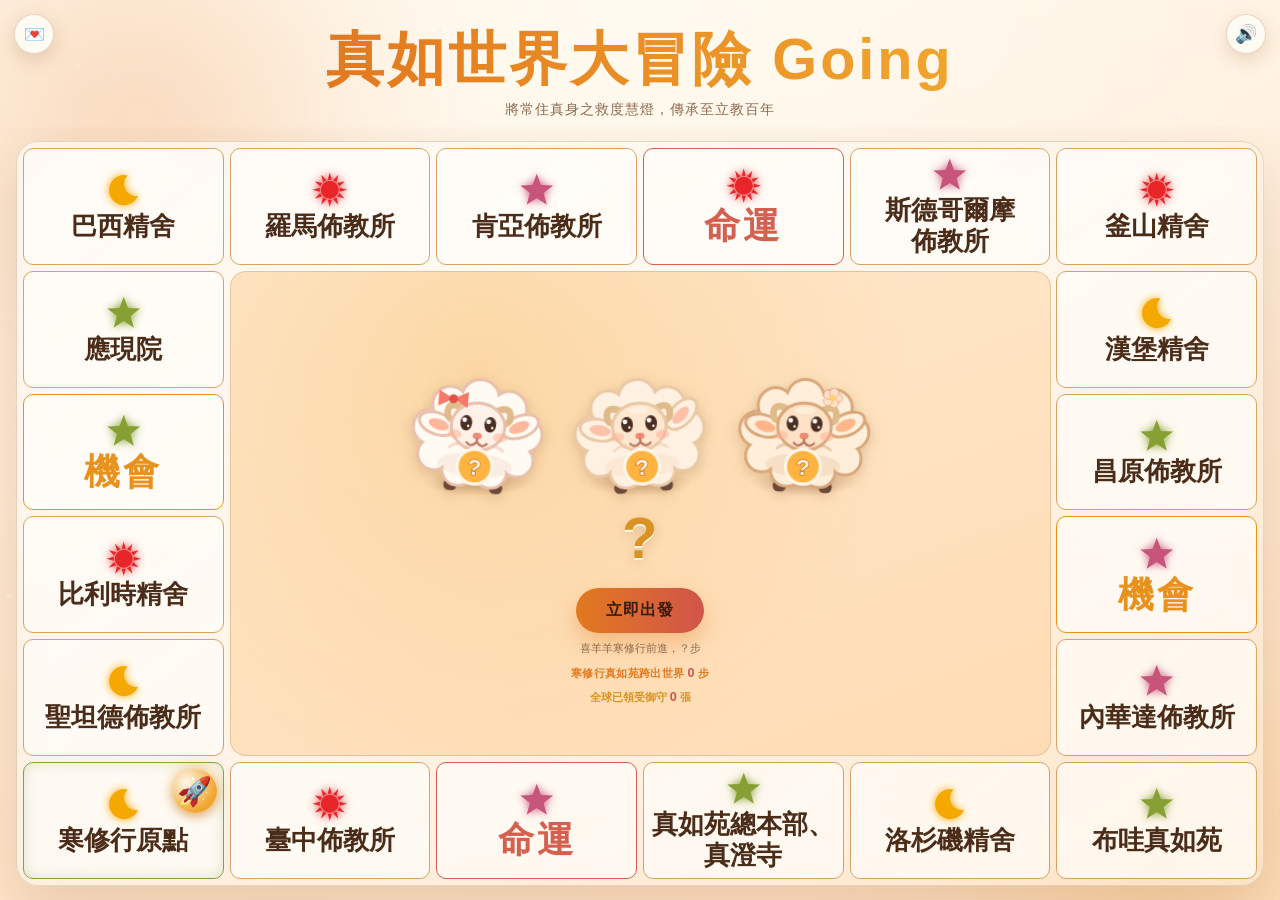
==== commit d4a6a4fa: "Add files via upload" ====
--- a/index.html
+++ b/index.html
@@ -11,7 +11,7 @@
 <meta name="description" content="&#8203;">
 <meta name="theme-color" content="#fff3e4">
 <link rel="icon" href="data:image/svg+xml,%3Csvg xmlns='http://www.w3.org/2000/svg' viewBox='0 0 100 100'%3E%3Ccircle cx='50' cy='50' r='46' fill='%23e2791f'/%3E%3Ccircle cx='50' cy='50' r='30' fill='%23fff3e4'/%3E%3Ccircle cx='50' cy='50' r='14' fill='%23d1544a'/%3E%3C/svg%3E">
-<link rel="stylesheet" href="style.css?v=99">
+<link rel="stylesheet" href="style.css?v=101">
 </head>
 <body>
 
@@ -121,10 +121,9 @@
     <figure class="modal-temple" id="modalTemple" hidden>
       <div class="modal-temple-photo">
         <img id="modalTempleImg" alt="" decoding="async">
-      </div>
-      <figcaption>
+        <!-- 國家洲別壓在照片右上角，不另外佔一行（排版見 style.css .modal-temple-meta） -->
         <p class="modal-temple-meta" id="modalTempleMeta"></p>
-      </figcaption>
+      </div>
     </figure>
     <!-- 邀朋友：走到有地點的格子時，順勢邀人一起參加寒修行 -->
     <button class="modal-invite-cta" id="modalInviteCta" type="button" hidden>💌 邀朋友一起出發</button>
@@ -196,9 +195,11 @@
         autocomplete="off" autocorrect="off" autocapitalize="off" spellcheck="false" inputmode="text" enterkeyhint="done">
     </label>
 
+    <!-- 只有一顆按鈕：手機／平板叫系統分享選單（選單裡就有 LINE，圖片會直接進對話），
+         電腦就是存檔。以前還有一顆「用 LINE 傳送」，但它只能把圖複製到剪貼簿再開啟 LINE，
+         要使用者自己貼上——做不到「把圖直接放進對話」，留著只會讓人以為按了就送出去了。 -->
     <div class="invite-actions">
       <a class="invite-save" id="inviteSave" download aria-live="polite">⤓ 下載邀請卡</a>
-      <button class="invite-line" id="inviteLine" type="button" hidden>📨 用 LINE 傳送</button>
     </div>
   </div>
 </div>
@@ -221,10 +222,10 @@
 
 <script src="omamori-postcard.js?v=7"></script>
 <script src="gif.js?v=1"></script>
-<script src="invite-card-draft.js?v=22"></script>
+<script src="invite-card-draft.js?v=23"></script>
 <script src="temples.js?v=2"></script>
 <script src="invite-return-anim.js?v=8"></script>
-<script src="plane-flight.js?v=8"></script>
-<script src="script.js?v=105"></script>
+<script src="plane-flight.js?v=9"></script>
+<script src="script.js?v=107"></script>
 </body>
 </html>
--- a/style.css
+++ b/style.css
@@ -858,6 +858,7 @@
 }
 .modal-temple[hidden] { display: none; }
 .modal-temple-photo {
+  position: relative; /* 國家洲別那行壓在照片右上角，定位基準就是這一塊 */
   aspect-ratio: 4 / 3;
   max-height: 34vh;
   margin: 0 auto;
@@ -876,13 +877,26 @@
   transition: opacity 0.3s ease;
 }
 .modal-temple-photo img.loaded { opacity: 1; }
+/* 國家洲別：壓在照片右上角，不在照片下面另外佔一行。
+   照片上半部常常是天空（亮的），金色的字會看不見，所以墊一層半透明深色底。
+   照片那塊有 overflow:hidden 和圓角，所以貼齊邊角也不會超出圓角外面。 */
 .modal-temple-meta {
-  margin: 10px 0 0;
-  text-align: center;
-  font-size: clamp(14px, 3.6vw, 17px);
+  position: absolute;
+  top: 10px;
+  right: 10px;
+  max-width: calc(100% - 20px);
+  margin: 0;
+  padding: 4px 12px;
+  border-radius: 999px;
+  background: rgba(38, 26, 14, 0.58);
+  color: #fff4df;
+  font-size: clamp(13px, 3.2vw, 16px);
   font-weight: 700;
   letter-spacing: 1px;
-  color: var(--gold);
+  white-space: nowrap;
+  overflow: hidden;
+  text-overflow: ellipsis;
+  text-shadow: 0 1px 2px rgba(0, 0, 0, 0.55);
 }
 
 /* 邀朋友：比「繼續前進」低調的次要按鈕，走到有地點的格子才會出現 */
@@ -923,14 +937,10 @@
   max-height: 94vh;
   --pad-top: 18px;
 }
-.modal-card.temple-wide .modal-temple {
-  display: grid;
-  grid-template-columns: minmax(0, 44%) minmax(0, 1fr);
-  gap: 18px;
-  align-items: center;
-}
+/* 矮又寬的螢幕原本是「照片左、國家洲別右」的兩欄排法，為的是省垂直空間。
+   現在那行字壓在照片上、完全不佔高度了，右欄會變成空的，所以兩欄排法拿掉，
+   改成照片置中、用 max-height 控制高度，一樣不會把卡片撐高。 */
 .modal-card.temple-wide .modal-temple-photo { max-height: 52vh; }
-.modal-card.temple-wide .modal-temple-meta { margin-top: 0; }
 .modal-card.temple-wide.has-temple .modal-place { margin-bottom: 8px; }
 .modal-card.temple-wide.has-temple .modal-plane,
 .modal-card.temple-wide.has-temple .modal-globe { width: 1.4em; }
@@ -1783,28 +1793,10 @@
 .invite-actions > * {
   flex: 1 1 0;
   min-width: 0;
-  max-width: 230px;
+  max-width: 300px; /* 現在只剩一顆按鈕，放寬一點才不會細細一條縮在中間 */
   text-align: center;
   white-space: nowrap;
 }
-
-/* LINE 的品牌綠，純粹用來讓人一眼認出這是「傳去 LINE」的按鈕，不是官方標誌 */
-.invite-line {
-  padding: 11px 14px;
-  border: none;
-  border-radius: 999px;
-  background: linear-gradient(135deg, #06c856, #00b140);
-  color: #fff;
-  font-family: inherit;
-  font-size: clamp(13px, 3.2vw, 15px);
-  font-weight: 800;
-  letter-spacing: 0.3px;
-  cursor: pointer;
-  box-shadow: 0 10px 24px rgba(0, 177, 64, 0.32);
-  transition: transform 0.18s ease;
-}
-.invite-line:hover { transform: translateY(-2px); }
-.invite-line[hidden] { display: none; }
 
 .invite-save {
   padding: 11px 14px;
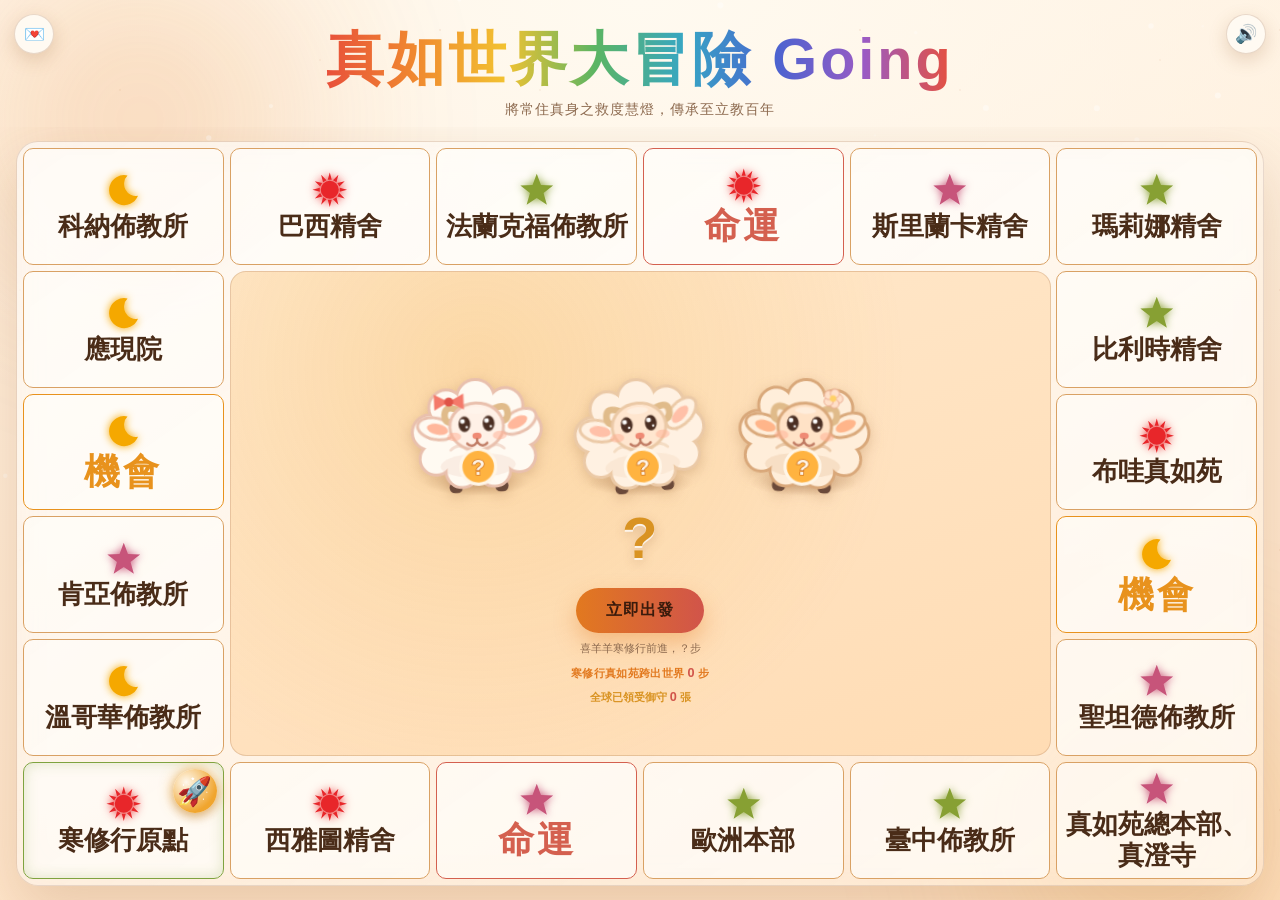
==== commit 6a64ccac: "Add files via upload" ====
--- a/index.html
+++ b/index.html
@@ -11,7 +11,7 @@
 <meta name="description" content="&#8203;">
 <meta name="theme-color" content="#fff3e4">
 <link rel="icon" href="data:image/svg+xml,%3Csvg xmlns='http://www.w3.org/2000/svg' viewBox='0 0 100 100'%3E%3Ccircle cx='50' cy='50' r='46' fill='%23e2791f'/%3E%3Ccircle cx='50' cy='50' r='30' fill='%23fff3e4'/%3E%3Ccircle cx='50' cy='50' r='14' fill='%23d1544a'/%3E%3C/svg%3E">
-<link rel="stylesheet" href="style.css?v=101">
+<link rel="stylesheet" href="style.css?v=102">
 </head>
 <body>
 
@@ -222,10 +222,10 @@
 
 <script src="omamori-postcard.js?v=7"></script>
 <script src="gif.js?v=1"></script>
-<script src="invite-card-draft.js?v=23"></script>
+<script src="invite-card-draft.js?v=24"></script>
 <script src="temples.js?v=2"></script>
 <script src="invite-return-anim.js?v=8"></script>
 <script src="plane-flight.js?v=9"></script>
-<script src="script.js?v=107"></script>
+<script src="script.js?v=108"></script>
 </body>
 </html>
--- a/style.css
+++ b/style.css
@@ -200,13 +200,28 @@
   line-height: 1.12;
 }
 
+/* 七彩跑馬燈標題。
+   漸層裡放「兩輪」完整彩虹、背景寬度設 200%，所以畫面上隨時看到的是剛好一輪；
+   動畫把背景推移兩輪的距離，頭尾顏色對得起來，循環時不會有接縫跳色。
+   （只放一輪的話推到底會從紫直接跳回紅，看得出來一頓。）
+   紅橙黃綠青藍紫各自壓暗一點，才不會在米色紙底上刺眼。 */
 .grad-text {
-  background: linear-gradient(90deg, var(--accent-1), var(--accent-3), var(--accent-2));
+  background: linear-gradient(
+    90deg,
+    #e8503a, #f0892f, #f2c231, #5bb563, #37a6c4, #4a63d0, #9a5bc4,
+    #e8503a, #f0892f, #f2c231, #5bb563, #37a6c4, #4a63d0, #9a5bc4,
+    #e8503a
+  );
   background-size: 200% auto;
   -webkit-background-clip: text;
   background-clip: text;
   color: transparent;
   animation: shine 6s linear infinite;
+}
+
+/* 會動的彩色字對部分使用者是負擔，關掉動畫後停在彩虹中段，字一樣看得清楚 */
+@media (prefers-reduced-motion: reduce) {
+  .grad-text { animation: none; background-position: 50% center; }
 }
 @keyframes shine {
   to { background-position: 200% center; }
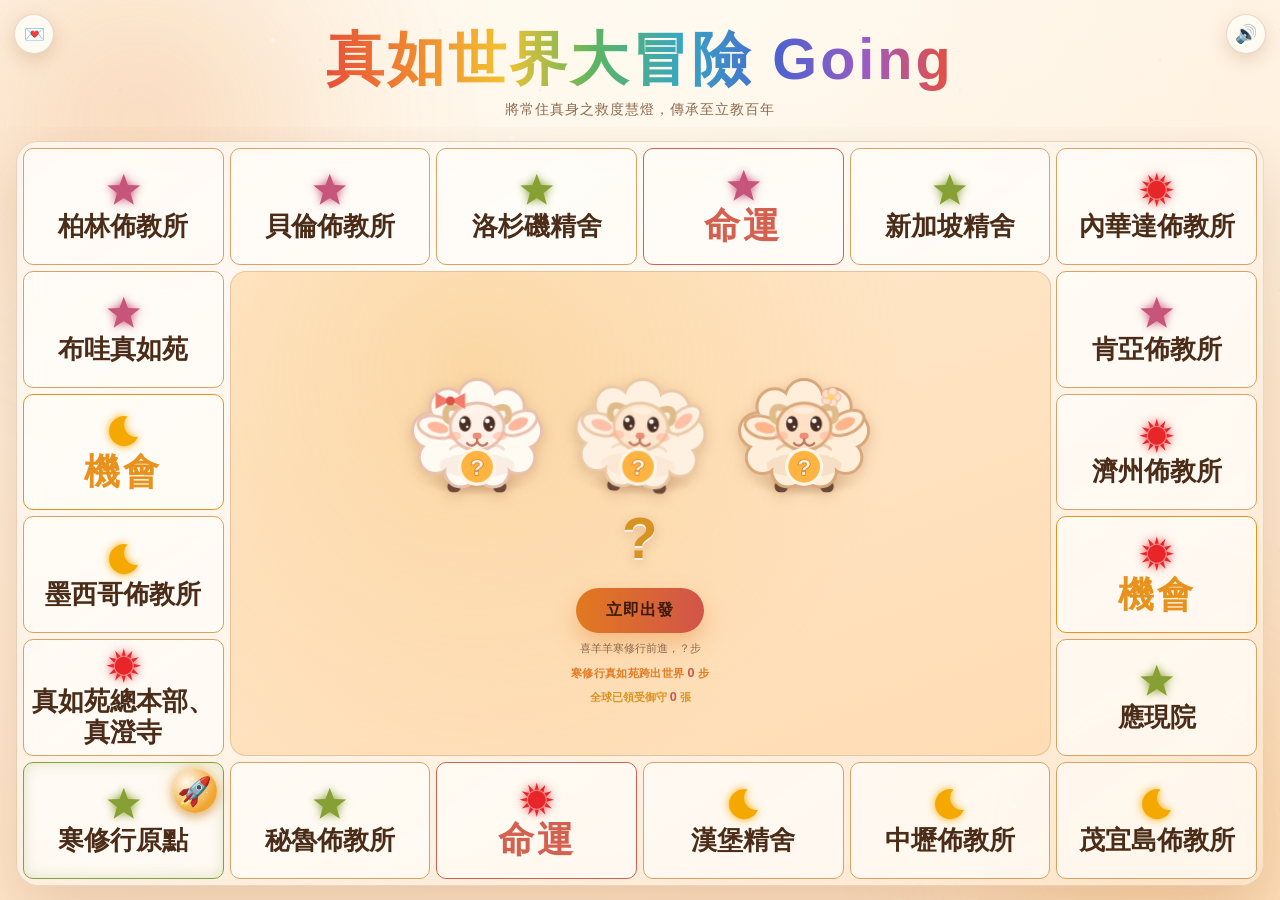
==== commit 39e8ef3a: "Add files via upload" ====
--- a/index.html
+++ b/index.html
@@ -11,7 +11,7 @@
 <meta name="description" content="&#8203;">
 <meta name="theme-color" content="#fff3e4">
 <link rel="icon" href="data:image/svg+xml,%3Csvg xmlns='http://www.w3.org/2000/svg' viewBox='0 0 100 100'%3E%3Ccircle cx='50' cy='50' r='46' fill='%23e2791f'/%3E%3Ccircle cx='50' cy='50' r='30' fill='%23fff3e4'/%3E%3Ccircle cx='50' cy='50' r='14' fill='%23d1544a'/%3E%3C/svg%3E">
-<link rel="stylesheet" href="style.css?v=102">
+<link rel="stylesheet" href="style.css?v=103">
 </head>
 <body>
 
@@ -165,6 +165,18 @@
   </div>
 </div>
 
+<!-- 長按存圖：給「叫不出系統分享選單」的 App 內建瀏覽器（LINE、FB、IG 開出來的 WebView）用。
+     那種環境 <a download> 按了不會有任何反應，長按圖片用系統選單存才是唯一能進相簿的路。 -->
+<div class="press-save-overlay" id="pressSaveOverlay">
+  <div class="press-save-card" role="dialog" aria-modal="true" aria-labelledby="pressSaveTitle" tabindex="-1">
+    <button class="press-save-x" id="pressSaveX" aria-label="關閉">×</button>
+    <h2 class="press-save-title" id="pressSaveTitle">長按圖片存進相簿</h2>
+    <p class="press-save-hint">在下面的圖片上<b>長按</b>，選「下載圖片」或「儲存圖片」。</p>
+    <img class="press-save-img" id="pressSaveImg" alt="長按這張圖片即可儲存">
+    <p class="press-save-foot">長按沒反應的話，用右上角選單的「以其他瀏覽器開啟」再存一次。</p>
+  </div>
+</div>
+
 <!-- 發送邀請函：寫自己的話和名字，生成邀請卡分享出去（不用密碼） -->
 <div class="invite-overlay" id="inviteOverlay">
   <div class="invite-card" id="inviteCard" role="dialog" aria-modal="true" aria-labelledby="inviteTitle" tabindex="-1">
@@ -226,6 +238,6 @@
 <script src="temples.js?v=2"></script>
 <script src="invite-return-anim.js?v=8"></script>
 <script src="plane-flight.js?v=9"></script>
-<script src="script.js?v=108"></script>
+<script src="script.js?v=109"></script>
 </body>
 </html>
--- a/style.css
+++ b/style.css
@@ -2028,3 +2028,78 @@
 @media (prefers-reduced-motion: reduce) {
   .plane-land-ring { display: none; }
 }
+
+/* ---------- 長按存圖（App 內建瀏覽器專用） ----------
+   LINE／FB／IG 開出來的 WebView 沒有 navigator.share，<a download> 配 blob: 又完全無效，
+   按下去不會有任何反應。那裡唯一還能把圖存進相簿的方式，就是讓使用者長按圖片，
+   用系統自己的「下載圖片」選單存。這個視窗就是把那張圖好好地攤開給他長按。
+   疊在御守視窗（z-index 55）上面，所以要更高。 */
+.press-save-overlay {
+  position: fixed;
+  inset: 0;
+  background: rgba(40, 24, 12, 0.72);
+  display: flex;
+  align-items: center;
+  justify-content: center;
+  padding: 16px;
+  z-index: 80;
+  opacity: 0;
+  pointer-events: none;
+  transition: opacity 0.25s ease;
+}
+.press-save-overlay.show { opacity: 1; pointer-events: auto; }
+.press-save-card {
+  position: relative;
+  width: min(94vw, 460px);
+  max-height: 94vh;
+  overflow-y: auto;
+  overscroll-behavior: contain;
+  padding: clamp(18px, 4vw, 24px);
+  border-radius: 22px;
+  background: linear-gradient(170deg, #fffbf4, #ffeedb);
+  box-shadow: 0 24px 60px rgba(var(--shadow-rgb), 0.4);
+  text-align: center;
+}
+.press-save-x {
+  position: absolute;
+  top: 10px;
+  right: 12px;
+  width: 34px;
+  height: 34px;
+  border: none;
+  border-radius: 50%;
+  background: rgba(var(--warm-ink-rgb), 0.08);
+  color: var(--warm-ink);
+  font-size: 20px;
+  line-height: 1;
+  cursor: pointer;
+}
+.press-save-title {
+  margin: 0 0 6px;
+  font-size: clamp(17px, 4.4vw, 21px);
+  color: var(--gold);
+}
+.press-save-hint {
+  margin: 0 0 12px;
+  font-size: clamp(13px, 3.4vw, 15px);
+  color: var(--warm-ink);
+}
+.press-save-hint b { color: var(--gold); }
+/* 長按要叫得出系統選單，圖片就不能被這些屬性擋住 */
+.press-save-img {
+  display: block;
+  width: 100%;
+  height: auto;
+  border-radius: 14px;
+  box-shadow: 0 10px 26px rgba(var(--shadow-rgb), 0.28);
+  -webkit-touch-callout: default;
+  -webkit-user-select: auto;
+  user-select: auto;
+  pointer-events: auto;
+}
+.press-save-foot {
+  margin: 12px 0 0;
+  font-size: clamp(11px, 3vw, 13px);
+  color: rgba(var(--warm-ink-rgb), 0.7);
+  line-height: 1.5;
+}
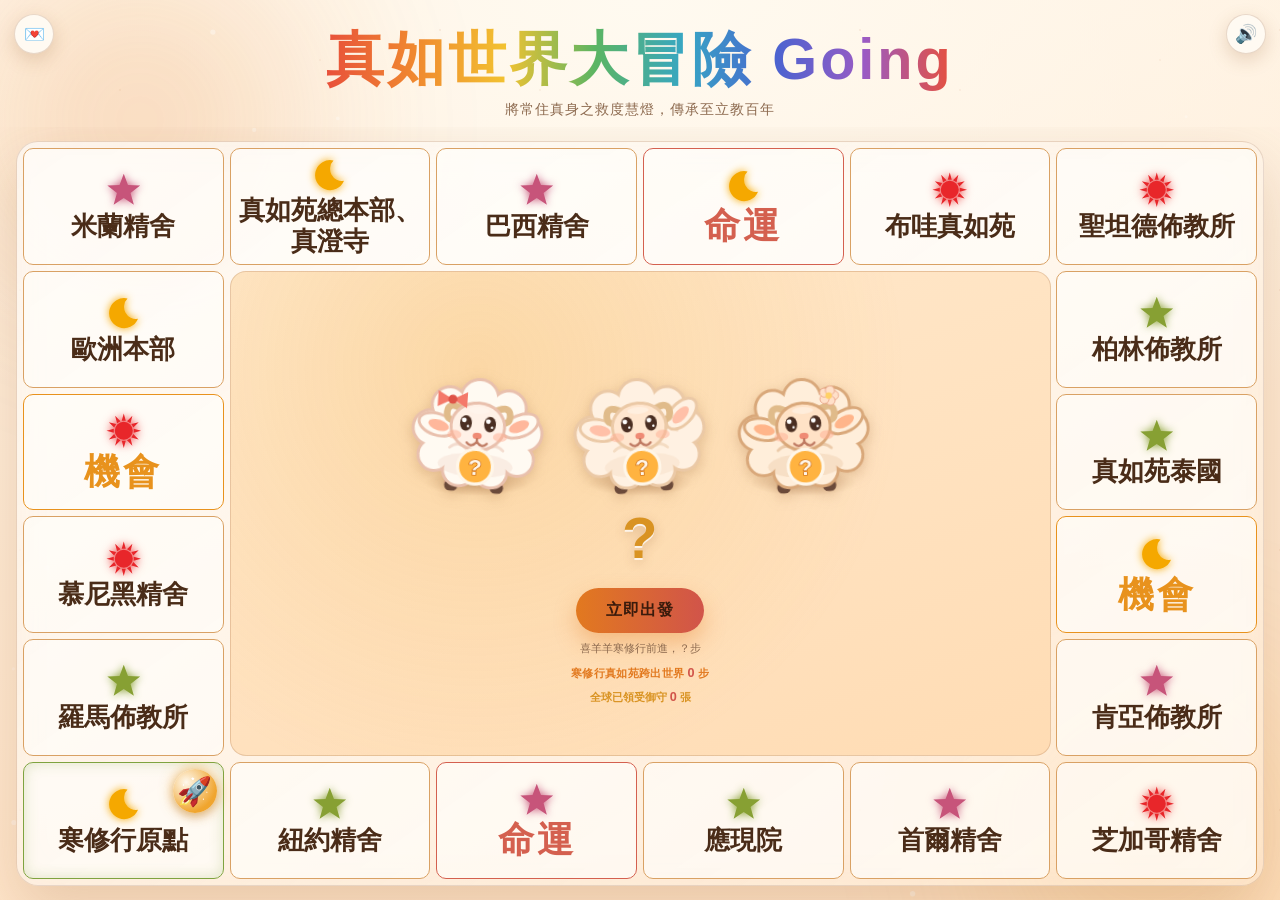
==== commit d788c323: "Add files via upload" ====
--- a/index.html
+++ b/index.html
@@ -11,7 +11,7 @@
 <meta name="description" content="&#8203;">
 <meta name="theme-color" content="#fff3e4">
 <link rel="icon" href="data:image/svg+xml,%3Csvg xmlns='http://www.w3.org/2000/svg' viewBox='0 0 100 100'%3E%3Ccircle cx='50' cy='50' r='46' fill='%23e2791f'/%3E%3Ccircle cx='50' cy='50' r='30' fill='%23fff3e4'/%3E%3Ccircle cx='50' cy='50' r='14' fill='%23d1544a'/%3E%3C/svg%3E">
-<link rel="stylesheet" href="style.css?v=103">
+<link rel="stylesheet" href="style.css?v=105">
 </head>
 <body>
 
@@ -165,15 +165,23 @@
   </div>
 </div>
 
-<!-- 長按存圖：給「叫不出系統分享選單」的 App 內建瀏覽器（LINE、FB、IG 開出來的 WebView）用。
-     那種環境 <a download> 按了不會有任何反應，長按圖片用系統選單存才是唯一能進相簿的路。 -->
+<!-- 手機檔案儲存：下載與分享分開，避免把叫出分享或顯示圖片當成已存入相簿。 -->
 <div class="press-save-overlay" id="pressSaveOverlay">
   <div class="press-save-card" role="dialog" aria-modal="true" aria-labelledby="pressSaveTitle" tabindex="-1">
     <button class="press-save-x" id="pressSaveX" aria-label="關閉">×</button>
-    <h2 class="press-save-title" id="pressSaveTitle">長按圖片存進相簿</h2>
-    <p class="press-save-hint">在下面的圖片上<b>長按</b>，選「下載圖片」或「儲存圖片」。</p>
-    <img class="press-save-img" id="pressSaveImg" alt="長按這張圖片即可儲存">
-    <p class="press-save-foot">長按沒反應的話，用右上角選單的「以其他瀏覽器開啟」再存一次。</p>
+    <h2 class="press-save-title" id="pressSaveTitle">儲存圖片檔案</h2>
+    <p class="press-save-hint" id="pressSaveInfo"></p>
+    <a class="press-save-download" id="pressSaveDownload" download>⤓ 下載檔案</a>
+    <button class="press-save-share" id="pressSaveShare" type="button" hidden>分享檔案</button>
+    <p class="press-save-hint" id="pressSaveStatus" role="status">
+      Android：下載後到「檔案 → 下載（Download）」查看。相簿未顯示時，可用檔案 App 將圖片複製到「Pictures」資料夾。
+    </p>
+    <p class="press-save-or">若從 LINE、Facebook 等 App 開啟，下載沒有反應，請用選單「以其他瀏覽器開啟」改用 Chrome，再重新製作並下載。</p>
+    <button class="press-save-copy" id="pressSaveCopy" type="button">⧉ 複製網址</button>
+    <!-- 剪貼簿 API 在 WebView 裡常常被擋，所以網址也直接攤出來讓使用者自己選取 -->
+    <p class="press-save-url" id="pressSaveUrl"></p>
+    <img class="press-save-img" id="pressSaveImg" alt="待儲存的圖片預覽">
+    <p class="press-save-foot">iPhone／iPad 可點「分享檔案」，再選系統提供的儲存選項。長按預覽圖片僅為備用方式；網頁無法確認是否已存入相簿。</p>
   </div>
 </div>
 
@@ -207,9 +215,7 @@
         autocomplete="off" autocorrect="off" autocapitalize="off" spellcheck="false" inputmode="text" enterkeyhint="done">
     </label>
 
-    <!-- 只有一顆按鈕：手機／平板叫系統分享選單（選單裡就有 LINE，圖片會直接進對話），
-         電腦就是存檔。以前還有一顆「用 LINE 傳送」，但它只能把圖複製到剪貼簿再開啟 LINE，
-         要使用者自己貼上——做不到「把圖直接放進對話」，留著只會讓人以為按了就送出去了。 -->
+    <!-- 手機開啟檔案儲存視窗，電腦直接存檔。 -->
     <div class="invite-actions">
       <a class="invite-save" id="inviteSave" download aria-live="polite">⤓ 下載邀請卡</a>
     </div>
@@ -238,6 +244,6 @@
 <script src="temples.js?v=2"></script>
 <script src="invite-return-anim.js?v=8"></script>
 <script src="plane-flight.js?v=9"></script>
-<script src="script.js?v=109"></script>
+<script src="script.js?v=111"></script>
 </body>
 </html>
--- a/style.css
+++ b/style.css
@@ -2029,11 +2029,7 @@
   .plane-land-ring { display: none; }
 }
 
-/* ---------- 長按存圖（App 內建瀏覽器專用） ----------
-   LINE／FB／IG 開出來的 WebView 沒有 navigator.share，<a download> 配 blob: 又完全無效，
-   按下去不會有任何反應。那裡唯一還能把圖存進相簿的方式，就是讓使用者長按圖片，
-   用系統自己的「下載圖片」選單存。這個視窗就是把那張圖好好地攤開給他長按。
-   疊在御守視窗（z-index 55）上面，所以要更高。 */
+/* ---------- 手機檔案下載與分享，疊在原有卡片視窗上 ---------- */
 .press-save-overlay {
   position: fixed;
   inset: 0;
@@ -2085,6 +2081,65 @@
   color: var(--warm-ink);
 }
 .press-save-hint b { color: var(--gold); }
+.press-save-download,
+.press-save-share {
+  display: block;
+  width: 100%;
+  box-sizing: border-box;
+  margin: 0 0 12px;
+  padding: 13px 14px;
+  border: 1px solid var(--accent-1);
+  border-radius: 999px;
+  color: var(--warm-ink);
+  background: #fffaf2;
+  font: inherit;
+  font-weight: 800;
+  text-decoration: none;
+  cursor: pointer;
+}
+.press-save-download {
+  background: linear-gradient(135deg, var(--accent-1), var(--accent-2));
+  color: #fff;
+}
+.press-save-share[hidden] { display: none; }
+.press-save-share:disabled { opacity: 0.6; cursor: wait; }
+.press-save-download:focus-visible,
+.press-save-share:focus-visible { outline: 3px solid var(--gold); outline-offset: 3px; }
+.press-save-hint { line-height: 1.6; overflow-wrap: anywhere; }
+/* 複製網址：WebView 裡最可靠的出口是「換一個瀏覽器開」，所以這顆要顯眼 */
+.press-save-copy {
+  display: block;
+  width: 100%;
+  margin: 0 0 14px;
+  padding: 11px 14px;
+  border: none;
+  border-radius: 999px;
+  background: linear-gradient(135deg, var(--accent-1), var(--accent-2));
+  color: #fff;
+  font-family: inherit;
+  font-size: clamp(14px, 3.6vw, 16px);
+  font-weight: 800;
+  cursor: pointer;
+}
+/* 網址明文：複製鈕失效時的保險，可以長按選取，或直接看著打 */
+.press-save-url {
+  margin: -6px 0 14px;
+  padding: 8px 10px;
+  border-radius: 10px;
+  background: rgba(var(--warm-ink-rgb), 0.06);
+  font-size: clamp(11px, 2.9vw, 13px);
+  line-height: 1.45;
+  color: rgba(var(--warm-ink-rgb), 0.85);
+  word-break: break-all;
+  -webkit-user-select: all;
+  user-select: all;
+}
+.press-save-or {
+  margin: 0 0 10px;
+  font-size: clamp(12px, 3.1vw, 14px);
+  color: rgba(var(--warm-ink-rgb), 0.75);
+}
+.press-save-or b { color: var(--gold); }
 /* 長按要叫得出系統選單，圖片就不能被這些屬性擋住 */
 .press-save-img {
   display: block;
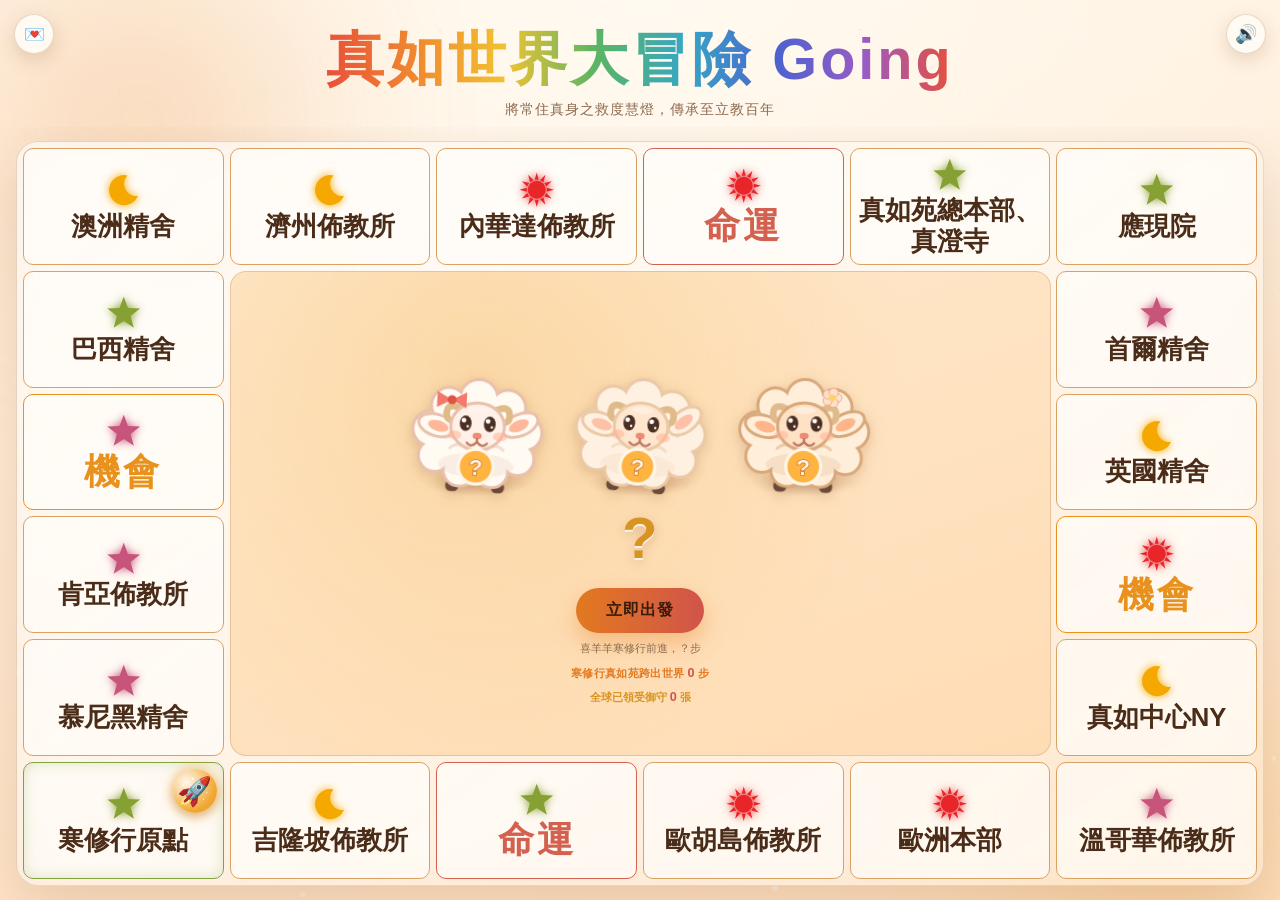
==== commit 5d3ec83f: "Add files via upload" ====
--- a/index.html
+++ b/index.html
@@ -11,7 +11,7 @@
 <meta name="description" content="&#8203;">
 <meta name="theme-color" content="#fff3e4">
 <link rel="icon" href="data:image/svg+xml,%3Csvg xmlns='http://www.w3.org/2000/svg' viewBox='0 0 100 100'%3E%3Ccircle cx='50' cy='50' r='46' fill='%23e2791f'/%3E%3Ccircle cx='50' cy='50' r='30' fill='%23fff3e4'/%3E%3Ccircle cx='50' cy='50' r='14' fill='%23d1544a'/%3E%3C/svg%3E">
-<link rel="stylesheet" href="style.css?v=105">
+<link rel="stylesheet" href="style.css?v=111">
 </head>
 <body>
 
@@ -159,7 +159,8 @@
     </figure>
     <p class="omamori-note" id="omamoriNote">將常住真身之救度慧燈，傳承至立教百年</p>
     <div class="omamori-actions">
-      <a class="omamori-save" id="omamoriSave" download aria-live="polite">⤓ 下載明信片</a>
+      <a class="omamori-save" id="omamoriSave" download aria-live="polite" hidden>⤓ 下載明信片</a>
+      <button class="image-line-share" id="omamoriLine" type="button" hidden>line傳送明信片</button>
       <button class="omamori-close" id="omamoriClose">收下御守</button>
     </div>
   </div>
@@ -171,17 +172,9 @@
     <button class="press-save-x" id="pressSaveX" aria-label="關閉">×</button>
     <h2 class="press-save-title" id="pressSaveTitle">儲存圖片檔案</h2>
     <p class="press-save-hint" id="pressSaveInfo"></p>
-    <a class="press-save-download" id="pressSaveDownload" download>⤓ 下載檔案</a>
-    <button class="press-save-share" id="pressSaveShare" type="button" hidden>分享檔案</button>
-    <p class="press-save-hint" id="pressSaveStatus" role="status">
-      Android：下載後到「檔案 → 下載（Download）」查看。相簿未顯示時，可用檔案 App 將圖片複製到「Pictures」資料夾。
-    </p>
-    <p class="press-save-or">若從 LINE、Facebook 等 App 開啟，下載沒有反應，請用選單「以其他瀏覽器開啟」改用 Chrome，再重新製作並下載。</p>
-    <button class="press-save-copy" id="pressSaveCopy" type="button">⧉ 複製網址</button>
-    <!-- 剪貼簿 API 在 WebView 裡常常被擋，所以網址也直接攤出來讓使用者自己選取 -->
-    <p class="press-save-url" id="pressSaveUrl"></p>
     <img class="press-save-img" id="pressSaveImg" alt="待儲存的圖片預覽">
-    <p class="press-save-foot">iPhone／iPad 可點「分享檔案」，再選系統提供的儲存選項。長按預覽圖片僅為備用方式；網頁無法確認是否已存入相簿。</p>
+    <a class="press-save-download" id="pressSaveDownload" download hidden>⤓ 下載檔案</a>
+    <p class="press-save-hint" id="pressSaveStatus" role="status"></p>
   </div>
 </div>
 
@@ -217,7 +210,8 @@
 
     <!-- 手機開啟檔案儲存視窗，電腦直接存檔。 -->
     <div class="invite-actions">
-      <a class="invite-save" id="inviteSave" download aria-live="polite">⤓ 下載邀請卡</a>
+      <a class="invite-save" id="inviteSave" download aria-live="polite" hidden>⤓ 下載邀請卡</a>
+      <button class="image-line-share" id="inviteLine" type="button" hidden>LINE 傳送圖片</button>
     </div>
   </div>
 </div>
@@ -244,6 +238,6 @@
 <script src="temples.js?v=2"></script>
 <script src="invite-return-anim.js?v=8"></script>
 <script src="plane-flight.js?v=9"></script>
-<script src="script.js?v=111"></script>
+<script src="script.js?v=120"></script>
 </body>
 </html>
--- a/style.css
+++ b/style.css
@@ -1661,6 +1661,25 @@
 }
 .omamori-save:hover { transform: translateY(-2px); background: #fff; }
 .omamori-save:not([href]) { opacity: 0.45; pointer-events: none; }
+
+.omamori-save[hidden],
+.invite-save[hidden],
+.image-line-share[hidden],
+.press-save-download[hidden] { display: none; }
+
+.image-line-share {
+  padding: 11px 14px;
+  border: none;
+  border-radius: 999px;
+  background: #16823d;
+  color: #fff;
+  font: inherit;
+  font-size: clamp(12px, 3vw, 14px);
+  font-weight: 700;
+  white-space: nowrap;
+  cursor: pointer;
+}
+.image-line-share:disabled { opacity: 0.6; cursor: wait; }
 
 .omamori-close {
   padding: 11px 30px;
@@ -2040,10 +2059,11 @@
   padding: 16px;
   z-index: 80;
   opacity: 0;
+  visibility: hidden;
   pointer-events: none;
   transition: opacity 0.25s ease;
 }
-.press-save-overlay.show { opacity: 1; pointer-events: auto; }
+.press-save-overlay.show { opacity: 1; visibility: visible; pointer-events: auto; }
 .press-save-card {
   position: relative;
   width: min(94vw, 460px);
@@ -2081,12 +2101,11 @@
   color: var(--warm-ink);
 }
 .press-save-hint b { color: var(--gold); }
-.press-save-download,
-.press-save-share {
+.press-save-download {
   display: block;
   width: 100%;
   box-sizing: border-box;
-  margin: 0 0 12px;
+  margin: 16px 0 0;
   padding: 13px 14px;
   border: 1px solid var(--accent-1);
   border-radius: 999px;
@@ -2101,10 +2120,7 @@
   background: linear-gradient(135deg, var(--accent-1), var(--accent-2));
   color: #fff;
 }
-.press-save-share[hidden] { display: none; }
-.press-save-share:disabled { opacity: 0.6; cursor: wait; }
-.press-save-download:focus-visible,
-.press-save-share:focus-visible { outline: 3px solid var(--gold); outline-offset: 3px; }
+.press-save-download:focus-visible { outline: 3px solid var(--gold); outline-offset: 3px; }
 .press-save-hint { line-height: 1.6; overflow-wrap: anywhere; }
 /* 複製網址：WebView 裡最可靠的出口是「換一個瀏覽器開」，所以這顆要顯眼 */
 .press-save-copy {
@@ -2150,7 +2166,6 @@
   -webkit-touch-callout: default;
   -webkit-user-select: auto;
   user-select: auto;
-  pointer-events: auto;
 }
 .press-save-foot {
   margin: 12px 0 0;
